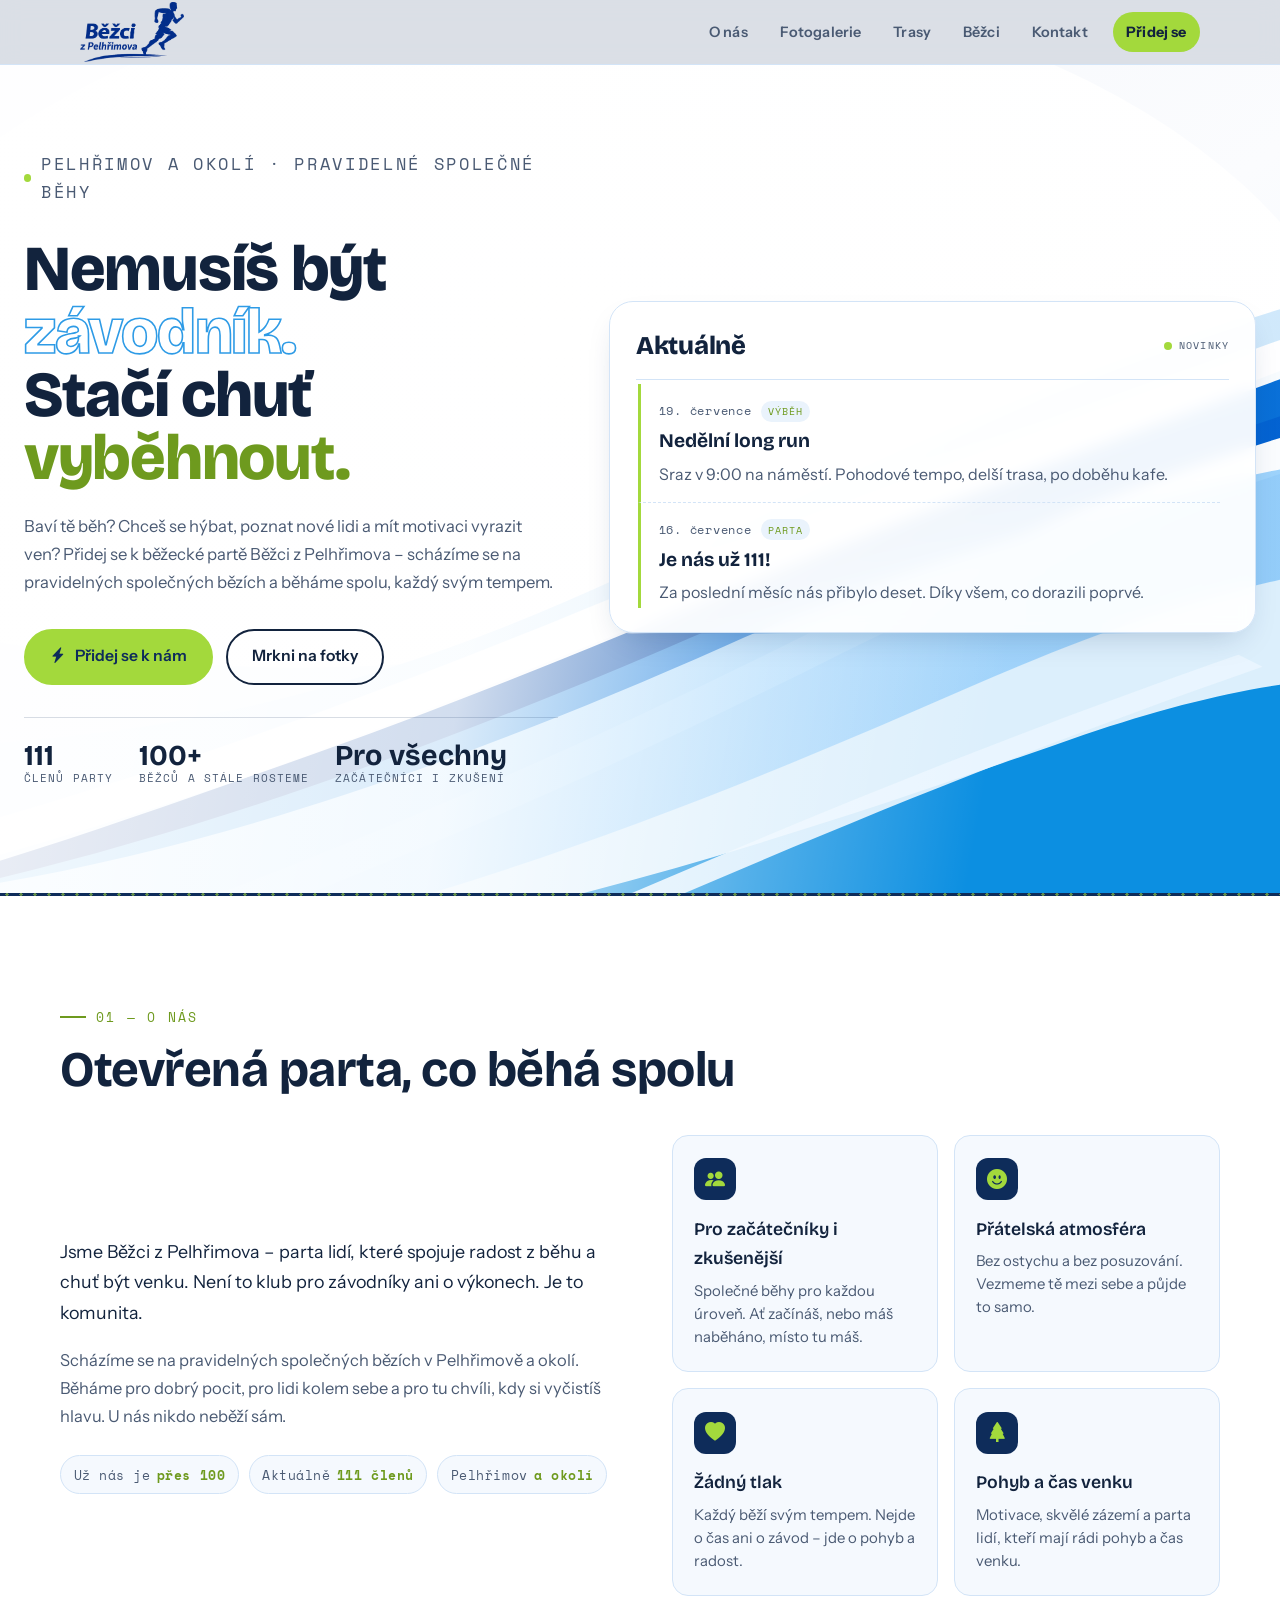
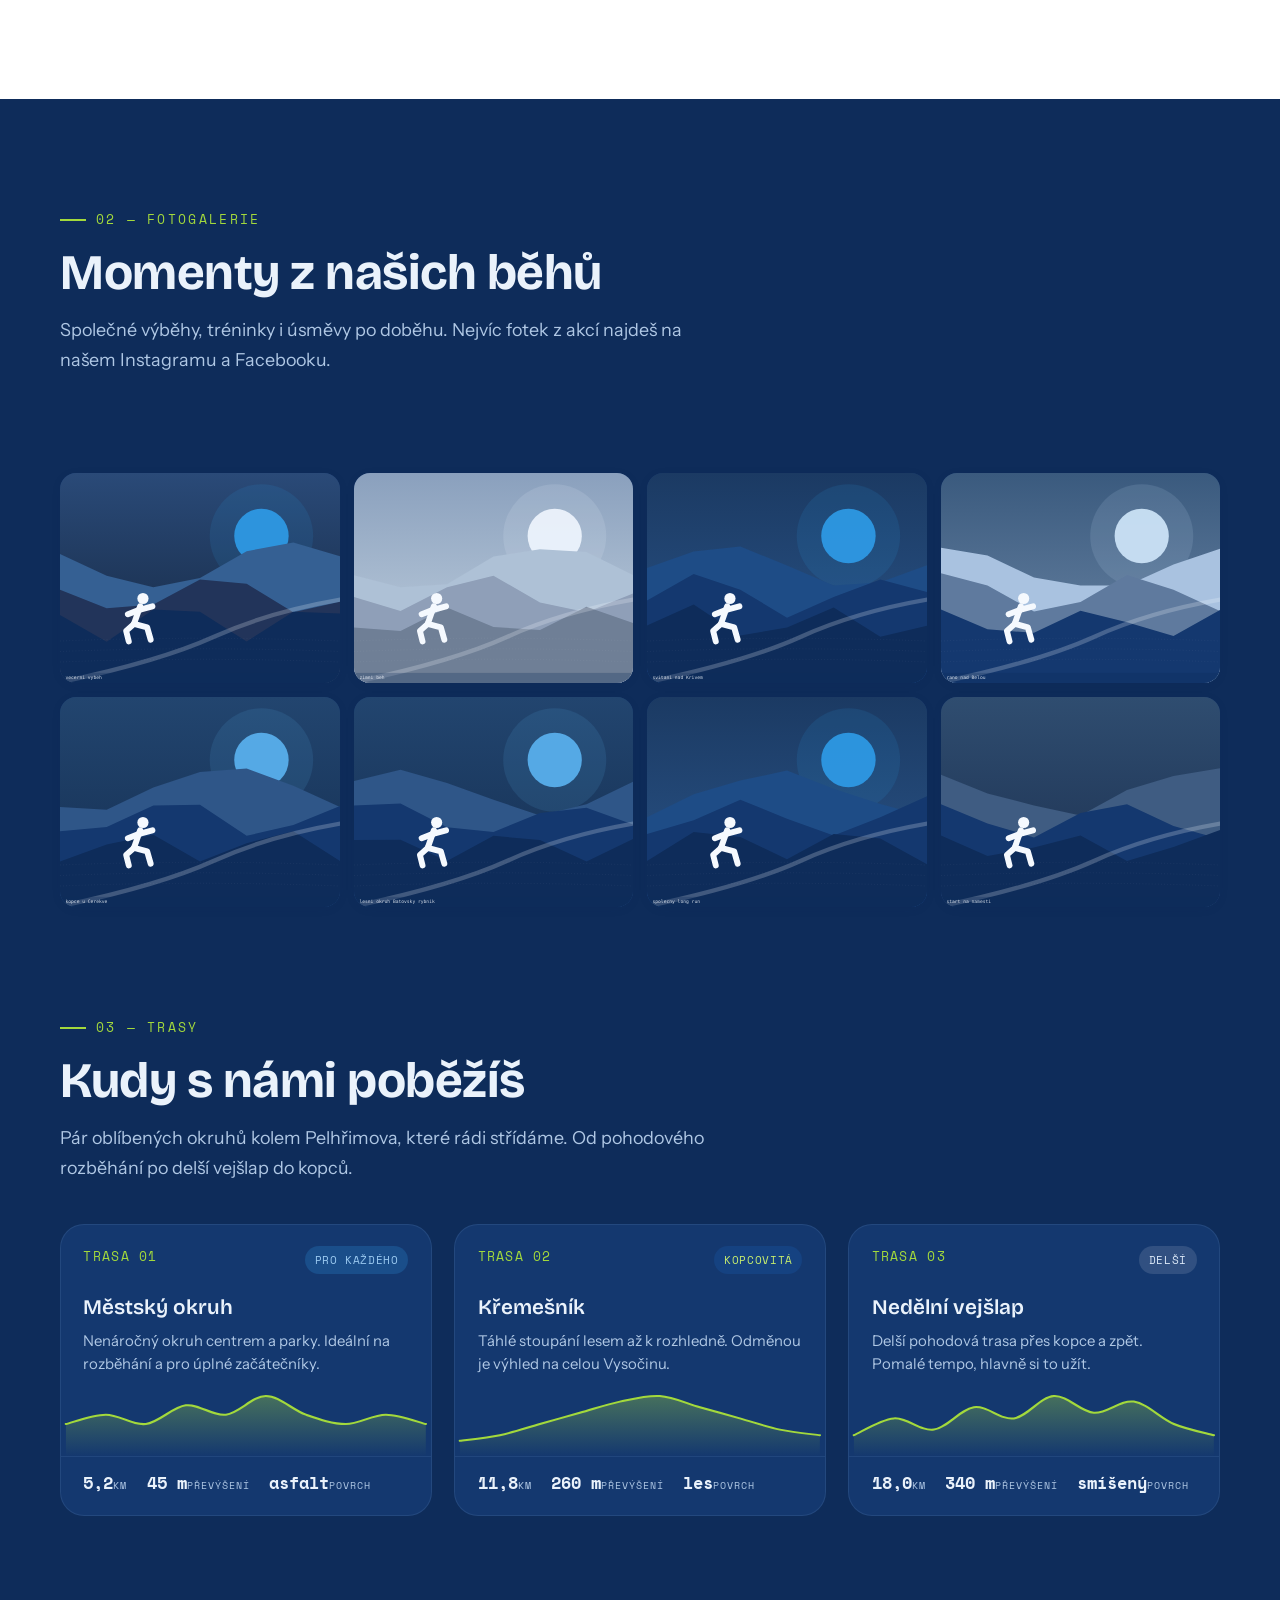
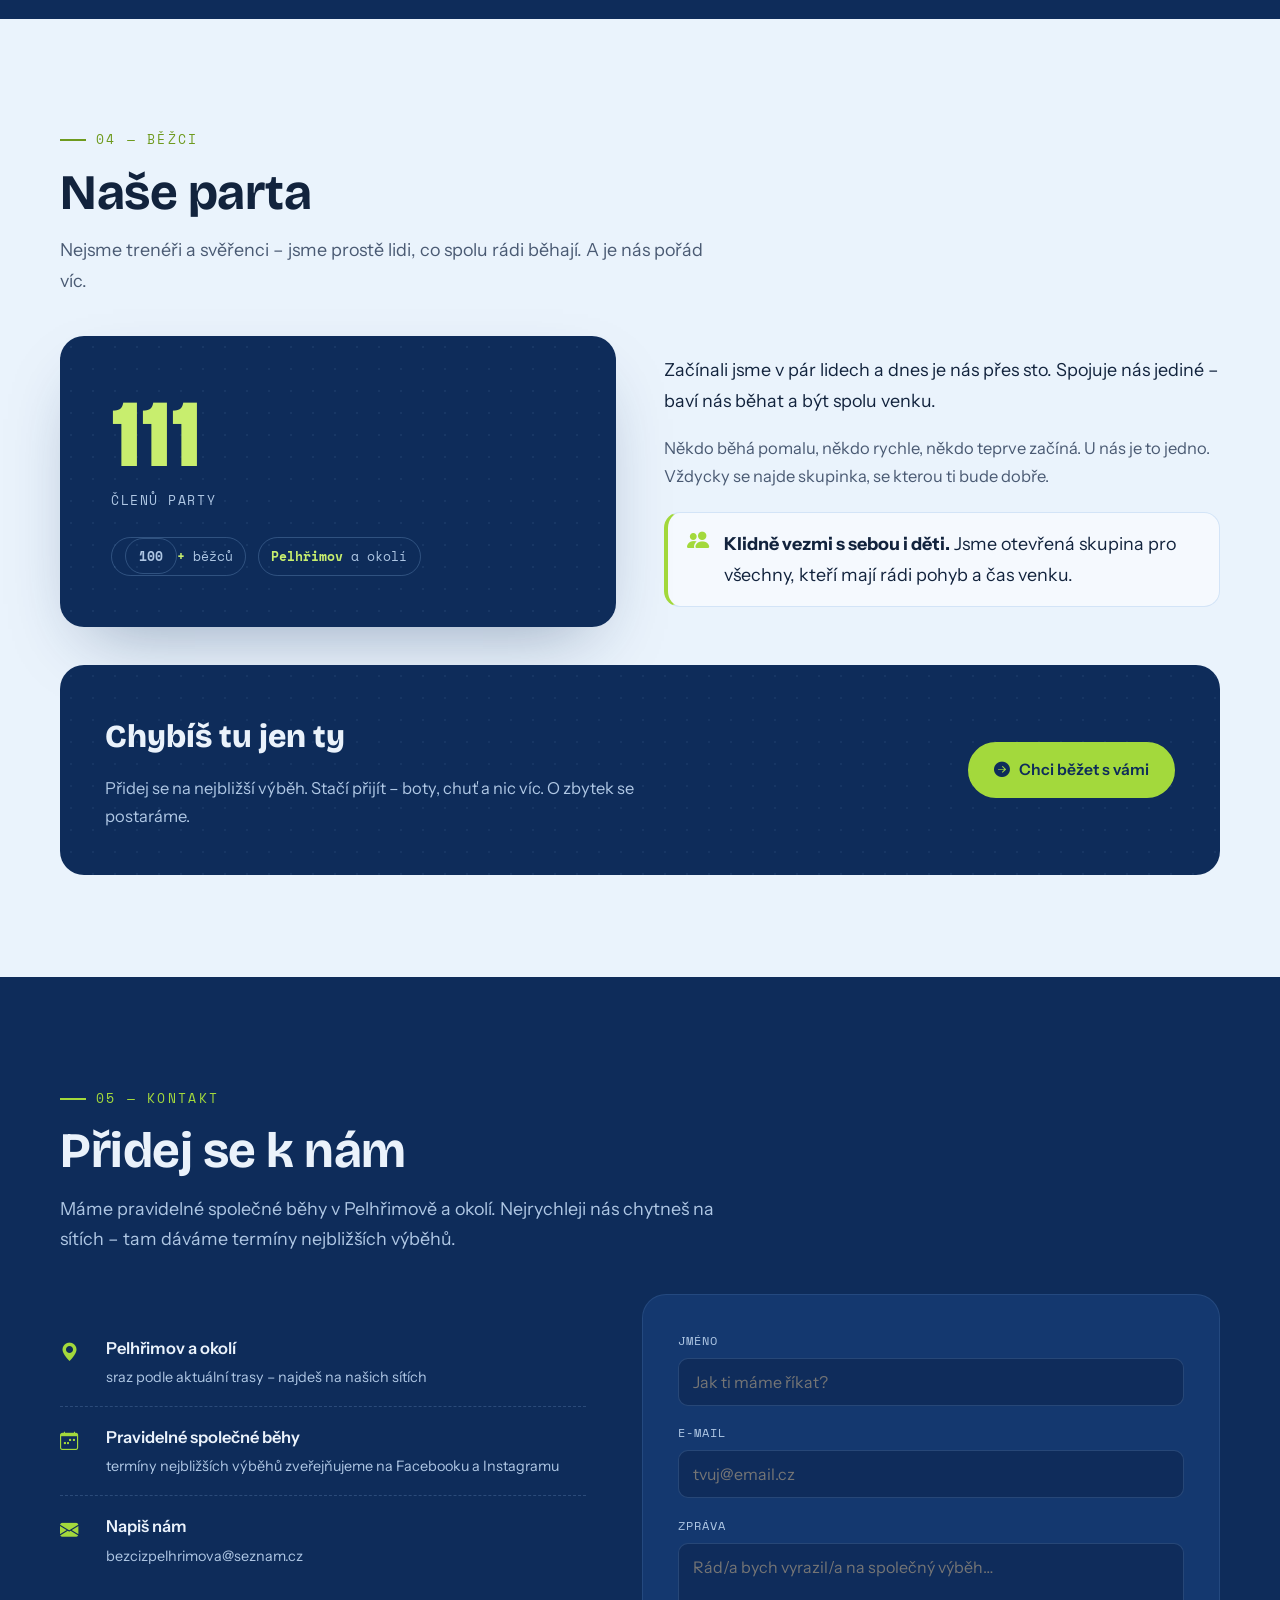
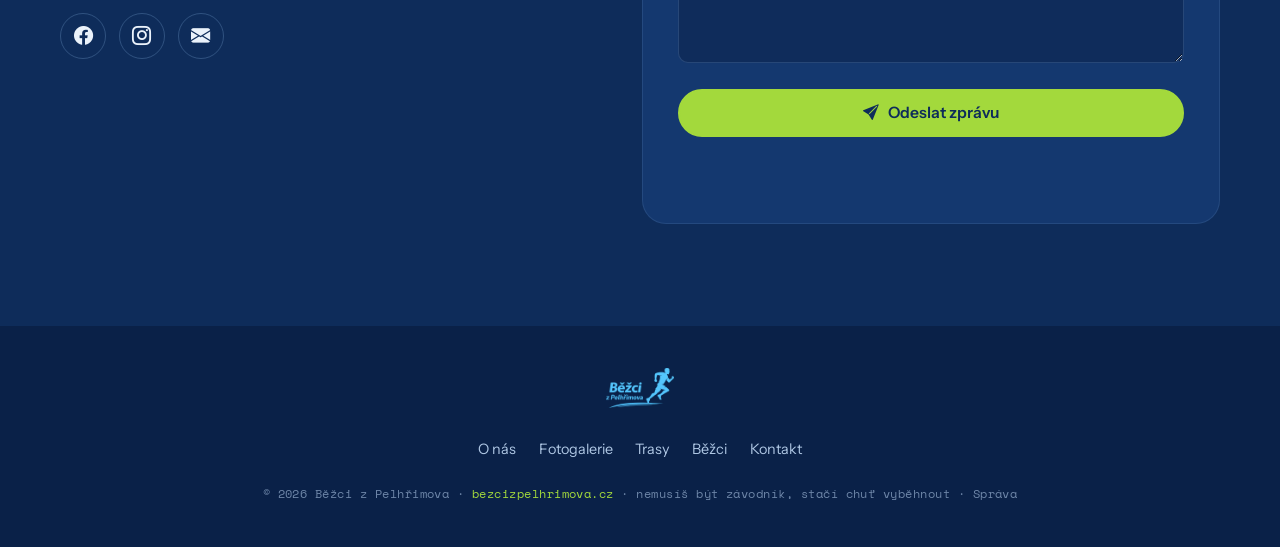
==== index.html @ fd6750bb "omezeni zobrazeni , rollovatka, editace tras" ====
<!DOCTYPE html>
<html lang="cs">

<head>
  <meta charset="UTF-8">
  <meta name="viewport" content="width=device-width, initial-scale=1.0">
  <title>Běžci z Pelhřimova – běžecká parta pro každého</title>

  <link rel="canonical" href="https://bezcizpelhrimova.cz/">
  <meta name="description"
    content="Běžci z Pelhřimova – otevřená běžecká parta v Pelhřimově a okolí. Pravidelné společné běhy pro začátečníky i zkušenější. Nemusíš být závodník, stačí chuť vyběhnout. Už nás je přes 100!">
  <meta name="robots" content="index,follow,max-image-preview:large">
  <meta name="author" content="Běžci z Pelhřimova">
  <meta name="theme-color" content="#0E2C5A">

  <meta property="og:type" content="website">
  <meta property="og:locale" content="cs_CZ">
  <meta property="og:site_name" content="Běžci z Pelhřimova">
  <meta property="og:title" content="Běžci z Pelhřimova – běžecká parta pro každého">
  <meta property="og:description"
    content="Otevřená běžecká parta v Pelhřimově a okolí. Pravidelné společné běhy, přátelská atmosféra, žádný tlak. Nemusíš být závodník, stačí chuť vyběhnout.">
  <meta property="og:url" content="https://bezcizpelhrimova.cz/">
  <meta property="og:image" content="https://bezcizpelhrimova.cz/img/og-cover.svg">

  <link rel="preconnect" href="https://fonts.googleapis.com">
  <link rel="preconnect" href="https://fonts.gstatic.com" crossorigin>
  <link
    href="https://fonts.googleapis.com/css2?family=Bricolage+Grotesque:opsz,wght@12..96,400;12..96,600;12..96,700;12..96,800&family=Instrument+Sans:wght@400;500;600&family=Space+Mono:wght@400;700&display=swap"
    rel="stylesheet">

  <link rel="stylesheet" href="https://cdn.jsdelivr.net/npm/bootstrap-icons@1.11.3/font/bootstrap-icons.min.css">

  <link rel="stylesheet" href="./css/00-variables.css">
  <link rel="stylesheet" href="./css/01-base.css">
  <link rel="stylesheet" href="./css/02-header-nav.css">
  <link rel="stylesheet" href="./css/03-hero.css">
  <link rel="stylesheet" href="./css/04-about.css">
  <link rel="stylesheet" href="./css/05-gallery.css">
  <link rel="stylesheet" href="./css/06-routes.css">
  <link rel="stylesheet" href="./css/07-runners.css">
  <link rel="stylesheet" href="./css/08-contact.css">
  <link rel="stylesheet" href="./css/09-lightbox.css">

  <link rel="icon" href="./favicon.svg" type="image/svg+xml">
  <script type="module" src="./javascript/main.js"></script>

  <script type="application/ld+json">
  {
    "@context": "https://schema.org",
    "@type": "SportsClub",
    "name": "Běžci z Pelhřimova",
    "sport": "Running",
    "url": "https://bezcizpelhrimova.cz/",
    "areaServed": "Pelhřimov a okolí, Kraj Vysočina, CZ",
    "email": "bezcizpelhrimova@seznam.cz",
    "sameAs": [
      "https://www.facebook.com/groups/4313081512346383",
      "https://www.instagram.com/bezci_z_pelhrimova/"
    ]
  }
  </script>
</head>

<body>

  <!-- ===================== HLAVIČKA ===================== -->
  <header>
    <div class="navbar">
      <a href="#uvod" class="brand" aria-label="Běžci z Pelhřimova – domů">
        <img src="./img/logo-dark.png" alt="Běžci z Pelhřimova">
      </a>

      <button class="navbar-toggle" aria-label="Otevřít menu" aria-expanded="false">
        <span class="bar"></span><span class="bar"></span><span class="bar"></span>
      </button>

      <nav class="nav-desktop" aria-label="Hlavní navigace">
        <ul>
          <li><a href="#o-nas">O nás</a></li>
          <li><a href="#fotogalerie">Fotogalerie</a></li>
          <li><a href="#trasy">Trasy</a></li>
          <li><a href="#bezci">Běžci</a></li>
          <li><a href="#kontakt">Kontakt</a></li>
          <li><a href="#kontakt" class="nav-cta">Přidej se</a></li>
        </ul>
      </nav>

      <div class="menu-backdrop"></div>
    </div>
  </header>

  <!-- ===================== HERO ===================== -->
  <section id="uvod" class="hero">
    <div class="hero-inner">
      <div class="hero-copy reveal">
        <p class="hero-eyebrow"><span class="dot"></span> PELHŘIMOV A OKOLÍ · PRAVIDELNÉ SPOLEČNÉ BĚHY</p>
        <h1 class="hero-title">
          Nemusíš být <span class="stroke">závodník.</span><br>
          Stačí chuť <span class="accent">vyběhnout.</span>
        </h1>
        <p>
          Baví tě běh? Chceš se hýbat, poznat nové lidi a mít motivaci vyrazit ven?
          Přidej se k běžecké partě Běžci z Pelhřimova – scházíme se na pravidelných
          společných bězích a běháme spolu, každý svým tempem.
        </p>
        <div class="hero-actions">
          <a href="#kontakt" class="btn"><i class="bi bi-lightning-charge-fill"></i> Přidej se k nám</a>
          <a href="#fotogalerie" class="btn btn--ghost"><span class="btn-label">Mrkni na fotky</span></a>
        </div>
        <div class="hero-stats">
          <div class="hero-stat"><div class="num" data-setting="members">111</div><div class="lbl">členů party</div></div>
          <div class="hero-stat"><div class="num"><span data-setting="members_round">100</span>+</div><div class="lbl">běžců a stále rosteme</div></div>
          <div class="hero-stat"><div class="num">Pro všechny</div><div class="lbl">začátečníci i zkušení</div></div>
        </div>
      </div>

      <div class="hero-side">
        <aside class="news-panel reveal" data-delay="2" aria-labelledby="news-title">
          <div class="news-head">
            <h2 id="news-title">Aktuálně</h2>
            <span class="news-live"><span class="pulse"></span> novinky</span>
          </div>
          <ul class="news-list" id="news-list">
            <!-- novinky vloží javascript/news.js -->
          </ul>
        </aside>
      </div>
    </div>
  </section>

  <hr class="trace-divider">

  <!-- ===================== O NÁS ===================== -->
  <section id="o-nas" class="section section--paper">
    <div class="section-inner">
      <div class="reveal" style="margin-bottom:2.4rem">
        <p class="eyebrow">01 — O nás</p>
        <h2 class="section-title">Otevřená parta, co běhá spolu</h2>
      </div>
      <div class="about-grid">
        <div class="about-copy reveal">
          <p>Jsme Běžci z Pelhřimova – parta lidí, které spojuje radost z běhu a chuť být venku.
            Není to klub pro závodníky ani o výkonech. Je to komunita.</p>
          <p>Scházíme se na pravidelných společných bězích v Pelhřimově a okolí. Běháme pro dobrý
            pocit, pro lidi kolem sebe a pro tu chvíli, kdy si vyčistíš hlavu. U nás nikdo neběží sám.</p>
          <div class="about-chips">
            <span class="stat-chip">Už nás je <b>přes <span data-setting="members_round">100</span></b></span>
            <span class="stat-chip">Aktuálně <b><span data-setting="members">111</span> členů</b></span>
            <span class="stat-chip">Pelhřimov <b>a okolí</b></span>
          </div>
        </div>

        <div class="about-values reveal" data-delay="2">
          <div class="value-card">
            <div class="ico"><i class="bi bi-people-fill"></i></div>
            <h3>Pro začátečníky i zkušenější</h3>
            <p>Společné běhy pro každou úroveň. Ať začínáš, nebo máš naběháno, místo tu máš.</p>
          </div>
          <div class="value-card">
            <div class="ico"><i class="bi bi-emoji-smile-fill"></i></div>
            <h3>Přátelská atmosféra</h3>
            <p>Bez ostychu a bez posuzování. Vezmeme tě mezi sebe a půjde to samo.</p>
          </div>
          <div class="value-card">
            <div class="ico"><i class="bi bi-heart-fill"></i></div>
            <h3>Žádný tlak</h3>
            <p>Každý běží svým tempem. Nejde o čas ani o závod – jde o pohyb a radost.</p>
          </div>
          <div class="value-card">
            <div class="ico"><i class="bi bi-tree-fill"></i></div>
            <h3>Pohyb a čas venku</h3>
            <p>Motivace, skvělé zázemí a parta lidí, kteří mají rádi pohyb a čas venku.</p>
          </div>
        </div>
      </div>
    </div>
  </section>

  <!-- ===================== FOTOGALERIE ===================== -->
  <section id="fotogalerie" class="section section--dark">
    <div class="section-inner">
      <div class="gallery-head">
        <div class="reveal">
          <p class="eyebrow">02 — Fotogalerie</p>
          <h2 class="section-title">Momenty z&nbsp;našich běhů</h2>
          <p class="section-lead">Společné výběhy, tréninky i úsměvy po doběhu. Nejvíc fotek
            z akcí najdeš na našem Instagramu a Facebooku.</p>
        </div>
      </div>

      <div class="gallery-filters" id="gallery-filters" hidden></div>

      <div class="gallery-grid" id="gallery-grid"></div>
    </div>
  </section>

  <!-- ===================== TRASY ===================== -->
  <section id="trasy" class="section section--dark" style="padding-top:0">
    <div class="section-inner">
      <div class="reveal" style="margin-bottom:2.4rem">
        <p class="eyebrow">03 — Trasy</p>
        <h2 class="section-title">Kudy s&nbsp;námi poběžíš</h2>
        <p class="section-lead">Pár oblíbených okruhů kolem Pelhřimova, které rádi střídáme.
          Od pohodového rozběhání po delší vejšlap do kopců.</p>
      </div>

      <div class="routes-grid" id="routes-grid">
        <!-- karty vloží javascript/routes.js -->
      </div>
    </div>
  </section>

  <!-- ===================== BĚŽCI / NAŠE PARTA ===================== -->
  <section id="bezci" class="section section--sand">
    <div class="section-inner">
      <div class="reveal" style="margin-bottom:2.4rem">
        <p class="eyebrow">04 — Běžci</p>
        <h2 class="section-title">Naše parta</h2>
        <p class="section-lead">Nejsme trenéři a svěřenci – jsme prostě lidi, co spolu rádi běhají.
          A je nás pořád víc.</p>
      </div>

      <div class="community-grid">
        <div class="community-stat reveal">
          <div class="cs-big" data-setting="members">111</div>
          <div class="cs-lbl">členů party</div>
          <div class="cs-row">
            <span><b><span data-setting="members_round">100</span>+</b> běžců</span>
            <span><b>Pelhřimov</b> a okolí</span>
          </div>
        </div>
        <div class="community-copy reveal" data-delay="2">
          <p>Začínali jsme v pár lidech a dnes je nás přes sto. Spojuje nás jediné –
            baví nás běhat a být spolu venku.</p>
          <p>Někdo běhá pomalu, někdo rychle, někdo teprve začíná. U nás je to jedno.
            Vždycky se najde skupinka, se kterou ti bude dobře.</p>
          <div class="family-note">
            <span class="ico"><i class="bi bi-people-fill"></i></span>
            <p><b>Klidně vezmi s sebou i děti.</b> Jsme otevřená skupina pro všechny,
              kteří mají rádi pohyb a čas venku.</p>
          </div>
        </div>
      </div>

      <div class="join-band reveal">
        <div>
          <h3>Chybíš tu jen ty</h3>
          <p>Přidej se na nejbližší výběh. Stačí přijít – boty, chuť a nic víc.
            O zbytek se postaráme.</p>
        </div>
        <div class="join-actions">
          <a href="#kontakt" class="btn"><i class="bi bi-arrow-right-circle-fill"></i> Chci běžet s vámi</a>
        </div>
      </div>
    </div>
  </section>

  <!-- ===================== KONTAKT ===================== -->
  <section id="kontakt" class="section section--dark">
    <div class="section-inner">
      <div class="reveal" style="margin-bottom:2.4rem">
        <p class="eyebrow">05 — Kontakt</p>
        <h2 class="section-title">Přidej se&nbsp;k&nbsp;nám</h2>
        <p class="section-lead">Máme pravidelné společné běhy v Pelhřimově a okolí. Nejrychleji nás
          chytneš na sítích – tam dáváme termíny nejbližších výběhů.</p>
      </div>

      <div class="contact-grid">
        <div class="reveal">
          <ul class="meet-list">
            <li>
              <span class="day"><i class="bi bi-geo-alt-fill"></i></span>
              <span class="info"><strong>Pelhřimov a okolí</strong>
                <span>sraz podle aktuální trasy – najdeš na našich sítích</span></span>
            </li>
            <li>
              <span class="day"><i class="bi bi-calendar-week"></i></span>
              <span class="info"><strong>Pravidelné společné běhy</strong>
                <span>termíny nejbližších výběhů zveřejňujeme na Facebooku a Instagramu</span></span>
            </li>
            <li>
              <span class="day"><i class="bi bi-envelope-fill"></i></span>
              <span class="info"><strong>Napiš nám</strong>
                <span>bezcizpelhrimova@seznam.cz</span></span>
            </li>
          </ul>

          <div class="contact-social">
            <a href="https://www.facebook.com/groups/4313081512346383" target="_blank" rel="noopener" aria-label="Facebook – skupina Běžci z Pelhřimova" title="Facebook: skupina Běžci z Pelhřimova"><i class="bi bi-facebook"></i></a>
            <a href="https://www.instagram.com/bezci_z_pelhrimova/" target="_blank" rel="noopener" aria-label="Instagram" title="Instagram: @bezci_z_pelhrimova"><i class="bi bi-instagram"></i></a>
            <a href="mailto:bezcizpelhrimova@seznam.cz" aria-label="E-mail" title="E-mail"><i class="bi bi-envelope-fill"></i></a>
          </div>
        </div>

        <form class="contact-form reveal" data-delay="2" id="contact-form" novalidate>
          <div class="form-row">
            <label for="cf-name">Jméno</label>
            <input type="text" id="cf-name" name="name" placeholder="Jak ti máme říkat?" autocomplete="name">
          </div>
          <div class="form-row">
            <label for="cf-email">E-mail</label>
            <input type="email" id="cf-email" name="email" placeholder="tvuj@email.cz" autocomplete="email">
          </div>
          <div class="form-row">
            <label for="cf-msg">Zpráva</label>
            <textarea id="cf-msg" name="message" placeholder="Rád/a bych vyrazil/a na společný výběh…"></textarea>
          </div>

          <!-- Past na roboty. Člověk toto pole nevidí (schová ho CSS),
               takže když přijde vyplněné, píše nám robot a zprávu zahodíme.
               Nemazat, ani nedávat type="hidden" – to by roboti prokoukli. -->
          <div class="hp-field" aria-hidden="true">
            <label for="cf-web">Toto pole nevyplňuj</label>
            <input type="text" id="cf-web" name="website" tabindex="-1" autocomplete="off">
          </div>

          <button type="submit" class="btn"><i class="bi bi-send-fill"></i> Odeslat zprávu</button>
          <p class="form-status" role="status" aria-live="polite"></p>
        </form>
      </div>
    </div>
  </section>

  <!-- ===================== PATIČKA ===================== -->
  <footer class="site-footer">
    <span class="foot-brand"><img src="./img/logo-light.png" alt="Běžci z Pelhřimova" class="foot-logo"></span>
    <nav aria-label="Patičkové menu">
      <a href="#o-nas">O nás</a>
      <a href="#fotogalerie">Fotogalerie</a>
      <a href="#trasy">Trasy</a>
      <a href="#bezci">Běžci</a>
      <a href="#kontakt">Kontakt</a>
    </nav>
    <p class="fine">
      © <span id="year">2026</span> Běžci z Pelhřimova ·
      <a href="https://bezcizpelhrimova.cz">bezcizpelhrimova.cz</a> ·
      nemusíš být závodník, stačí chuť vyběhnout ·
      <a href="./admin/" class="admin-link">Správa</a>
    </p>
  </footer>

  <!-- ===================== BANNER PŘES CELOU STRÁNKU ===================== -->
  <div class="banner-overlay" id="banner-overlay" aria-hidden="true" role="dialog" aria-label="Zvětšený banner">
    <button class="bo-close" aria-label="Zavřít">&times;</button>
    <img src="" alt="">
  </div>

  <!-- ===================== LIGHTBOX ===================== -->
  <div class="lightbox" id="lightbox" aria-hidden="true" role="dialog" aria-label="Prohlížeč fotek">
    <button class="lb-close" aria-label="Zavřít">&times;</button>
    <div class="lb-stage">
      <button class="lb-btn lb-prev" aria-label="Předchozí fotka"><i class="bi bi-chevron-left"></i></button>
      <img src="" alt="">
      <button class="lb-btn lb-next" aria-label="Další fotka"><i class="bi bi-chevron-right"></i></button>
      <span class="lb-caption"></span>
    </div>
    <div class="lb-thumbs"></div>
  </div>

</body>
</html>
---- css/00-variables.css ----
/* =========================================================
   ZÁKLADNÍ TOKENY – Běžci z Pelhřimova
   Modrobílá identita dle značky (navy + azurová + bílá)
   ========================================================= */
:root {
  /* ---- Tmavé (navy) ---- */
  --ink:        #0E2C5A;   /* hlavní tmavá navy (tmavé sekce, hero) */
  --forest:     #14386F;   /* panel na navy */
  --forest-2:   #1E4C86;   /* světlejší panel / hover */
  --off-black:  #0A2148;   /* patička – nejhlubší navy */

  /* ---- Světlé (bílá / světle modrá) ---- */
  --paper:      #FFFFFF;   /* hlavní světlé pozadí */
  --paper-2:    #F5F9FE;   /* karty na světlém */
  --sand:       #EAF3FC;   /* světle modré panely / sekce */
  --line-soft:  #D3E4F7;   /* okraje na světlém */

  /* ---- Akcenty ---- */
  --amber:      #A3D93C;   /* limetková – hlavní akcent (kontrast k navy) */
  --amber-deep: #6E9A1E;   /* tmavší olivově-limetková (text na světlém, hover) */
  --amber-soft: #C8EE6E;   /* světlá limetková (na navy) */
  --grass:      #2E9BE6;   /* jasná azurová – sekundární */
  --grass-deep: #1C6FD4;
  --sage:       #7FA8D8;   /* tlumená modrá – decentní */

  /* ---- Text ---- */
  --ink-text:      #12233D;   /* text na světlém */
  --ink-soft:      #4A5A73;   /* sekundární text na světlém */
  --paper-text:    #EAF2FB;   /* text na navy */
  --paper-soft:    #AFC7E4;   /* sekundární text na navy */

  /* ---- Fonty ---- */
  --font-display: 'Bricolage Grotesque', 'Trebuchet MS', sans-serif;
  --font-body:    'Instrument Sans', -apple-system, BlinkMacSystemFont, 'Segoe UI', sans-serif;
  --font-data:    'Space Mono', ui-monospace, 'Courier New', monospace;

  /* ---- Poloměry ---- */
  --r-sm: 10px;
  --r:    16px;
  --r-lg: 24px;
  --r-pill: 999px;

  /* ---- Stíny ---- */
  --sh-sm: 0 2px 10px rgba(14, 44, 90, 0.08);
  --sh:    0 14px 34px -16px rgba(14, 44, 90, 0.28);
  --sh-lg: 0 30px 70px -28px rgba(14, 44, 90, 0.40);
  --sh-amber: 0 16px 44px -18px rgba(28, 111, 212, 0.5);

  /* ---- Pohyb ---- */
  --ease: cubic-bezier(0.22, 1, 0.36, 1);

  /* ---- Rozvržení ---- */
  --container: 1160px;
}
---- css/01-base.css ----
/* =========================================================
   ZÁKLAD – reset, typografie, sekce, sdílené prvky
   ========================================================= */
*, *::before, *::after { box-sizing: border-box; }

html { scroll-behavior: smooth; }

body {
  margin: 0;
  font-family: var(--font-body);
  font-weight: 400;
  background: var(--ink);
  color: var(--paper-text);
  line-height: 1.7;
  font-size: 1.03rem;
  -webkit-font-smoothing: antialiased;
  -moz-osx-font-smoothing: grayscale;
  text-rendering: optimizeLegibility;
}

img { max-width: 100%; display: block; }
a { color: inherit; }

::selection { background: var(--amber); color: var(--ink); }

/* odsazení kotev pod sticky hlavičkou */
section[id] { scroll-margin-top: 92px; }

/* ---- Kontejner sekce ---- */
.section {
  padding: clamp(3.5rem, 8vw, 6.5rem) 1.5rem;
}
.section-inner {
  max-width: var(--container);
  margin: 0 auto;
}

/* barevná schémata sekcí */
.section--paper { background: var(--paper); color: var(--ink-text); }
.section--dark  { background: var(--ink);   color: var(--paper-text); }
.section--sand  { background: var(--sand);  color: var(--ink-text); }

/* ---- Eyebrow (nadřazený štítek s číslem trasy) ---- */
.eyebrow {
  display: inline-flex;
  align-items: center;
  gap: .6rem;
  font-family: var(--font-data);
  font-size: .8rem;
  letter-spacing: .18em;
  text-transform: uppercase;
  color: var(--amber-deep);
  margin: 0 0 1rem;
}
.section--dark .eyebrow { color: var(--amber); }
.eyebrow::before {
  content: "";
  width: 26px; height: 2px;
  background: currentColor;
  display: inline-block;
}

/* ---- Nadpisy ---- */
.section-title {
  font-family: var(--font-display);
  font-weight: 700;
  font-size: clamp(1.9rem, 4.4vw, 3.1rem);
  line-height: 1.05;
  letter-spacing: -0.01em;
  text-wrap: balance;
  margin: 0 0 1rem;
}
.section-lead {
  max-width: 56ch;
  font-size: clamp(1rem, 1.4vw, 1.15rem);
  color: var(--ink-soft);
  margin: 0 0 2.5rem;
}
.section--dark .section-lead { color: var(--paper-soft); }

/* ---- Tlačítka ---- */
.btn {
  --bg: var(--amber);
  --fg: var(--ink);
  display: inline-flex;
  align-items: center;
  gap: .55rem;
  font-family: var(--font-body);
  font-weight: 600;
  font-size: .98rem;
  padding: .8rem 1.5rem;
  border-radius: var(--r-pill);
  background: var(--bg);
  color: var(--fg);
  border: 2px solid var(--bg);
  text-decoration: none;
  cursor: pointer;
  transition: transform .25s var(--ease), box-shadow .25s var(--ease),
              background .25s var(--ease), color .25s var(--ease);
}
.btn:hover { transform: translateY(-2px); box-shadow: var(--sh-amber); }
.btn:active { transform: translateY(0); }
.btn--ghost {
  --bg: transparent;
  --fg: currentColor;
  border-color: currentColor;
}
.btn--ghost:hover { background: currentColor; box-shadow: var(--sh); }
.btn--ghost:hover .btn-label { color: var(--ink); }
.section--paper .btn--ghost:hover, .section--sand .btn--ghost:hover { color: var(--paper); }

/* ---- Datové čipy (statistiky – GPS / rekordy) ---- */
.stat-chip {
  display: inline-flex;
  align-items: baseline;
  gap: .4rem;
  font-family: var(--font-data);
  font-size: .82rem;
  letter-spacing: .04em;
  padding: .45rem .8rem;
  border-radius: var(--r-pill);
  border: 1px solid var(--line-soft);
  background: var(--paper-2);
  color: var(--ink-soft);
}
.section--dark .stat-chip {
  border-color: rgba(127, 168, 216, .28);
  background: rgba(255,255,255,.03);
  color: var(--paper-soft);
}
.stat-chip b { color: var(--amber-deep); font-weight: 700; }
.section--dark .stat-chip b { color: var(--amber); }

/* ---- Odhalení při scrollu ---- */
.reveal {
  opacity: 0;
  transform: translateY(22px);
  transition: opacity .7s var(--ease), transform .7s var(--ease);
}
.reveal.is-in { opacity: 1; transform: none; }
.reveal[data-delay="1"] { transition-delay: .08s; }
.reveal[data-delay="2"] { transition-delay: .16s; }
.reveal[data-delay="3"] { transition-delay: .24s; }
.reveal[data-delay="4"] { transition-delay: .32s; }

/* ---- Přerušovaná „stopa trasy" jako oddělovač ---- */
.trace-divider {
  height: 3px;
  border: none;
  margin: 0;
  background-image: radial-gradient(circle, var(--amber) 1.5px, transparent 1.6px);
  background-size: 14px 3px;
  background-repeat: repeat-x;
  opacity: .55;
}

@media (prefers-reduced-motion: reduce) {
  html { scroll-behavior: auto; }
  .reveal { opacity: 1; transform: none; transition: none; }
}
---- css/02-header-nav.css ----
/* =========================================================
   HLAVIČKA + NAVIGACE  (světlá, modrobílá)
   ========================================================= */
header {
  position: sticky;
  top: 0;
  z-index: 100;
  background: rgba(255, 255, 255, 0.85);
  -webkit-backdrop-filter: blur(12px);
  backdrop-filter: blur(12px);
  border-bottom: 1px solid var(--line-soft);
  transition: background .3s var(--ease), box-shadow .3s var(--ease);
}
header.scrolled {
  background: rgba(255, 255, 255, 0.97);
  box-shadow: 0 6px 22px -14px rgba(14,44,90,.35);
}

.navbar {
  position: relative;              /* kotva pro absolutně umístěné logo */
  max-width: var(--container);
  margin: 0 auto;
  min-height: 64px;                /* výška hlavičky (logo je mimo tok) */
  padding: .3rem 1.25rem;
  display: flex;
  align-items: center;
  justify-content: flex-end;       /* menu vpravo, logo drží levý roh */
  gap: 1rem;
}

/* ---- Značka (logo) ---- */
.brand {
  position: absolute;
  left: 1.25rem;
  top: 50%;
  transform: translateY(-50%);
  display: inline-flex;
  align-items: center;
  text-decoration: none;
}
.brand img { height: 60px; width: auto; display: block; }

@media (max-width: 860px) {
  .brand img { height: 48px; }     /* na mobilu menší, ať se nebije s menu */
}

/* ---- Desktop navigace ---- */
.nav-desktop ul {
  display: flex;
  align-items: center;
  gap: .3rem;
  list-style: none;
  margin: 0;
  padding: 0;
}
.nav-desktop a {
  display: inline-block;
  padding: .5rem .85rem;
  font-size: .9rem;
  font-weight: 600;
  letter-spacing: .01em;
  color: var(--ink-soft);
  text-decoration: none;
  border-radius: var(--r-pill);
  transition: color .2s var(--ease), background .2s var(--ease);
}
.nav-desktop a:hover,
.nav-desktop a.active { color: var(--ink-text); background: var(--sand); }
.nav-desktop a.nav-cta {
  color: var(--ink-text);
  margin-left: .4rem;
  background: var(--amber);
  font-weight: 700;
}
.nav-desktop a.nav-cta:hover { background: var(--amber-deep); color: var(--ink-text); }

/* ---- Hamburger ---- */
.navbar-toggle {
  display: none;
  flex-direction: column;
  gap: 5px;
  width: 44px; height: 44px;
  align-items: center;
  justify-content: center;
  background: transparent;
  border: 1px solid var(--line-soft);
  border-radius: var(--r-sm);
  cursor: pointer;
}
.navbar-toggle .bar {
  width: 22px; height: 2px;
  background: var(--ink-text);
  transition: transform .3s var(--ease), opacity .3s var(--ease);
}
body.menu-open .navbar-toggle .bar:nth-child(1) { transform: translateY(7px) rotate(45deg); }
body.menu-open .navbar-toggle .bar:nth-child(2) { opacity: 0; }
body.menu-open .navbar-toggle .bar:nth-child(3) { transform: translateY(-7px) rotate(-45deg); }

/* ---- Mobilní off-canvas ---- */
.menu-backdrop {
  position: fixed;
  inset: 0;
  background: rgba(10,33,72,.45);
  opacity: 0;
  pointer-events: none;
  transition: opacity .3s var(--ease);
  z-index: 90;
}
body.menu-open .menu-backdrop { opacity: 1; pointer-events: auto; }

@media (max-width: 860px) {
  .navbar-toggle { display: flex; }
  .nav-desktop {
    position: fixed;
    top: 0; right: 0;
    height: 100dvh;
    width: min(78vw, 320px);
    background: #fff;
    border-left: 1px solid var(--line-soft);
    box-shadow: -20px 0 50px -30px rgba(14,44,90,.5);
    transform: translateX(100%);
    transition: transform .35s var(--ease);
    z-index: 95;
    padding: 5rem 1.5rem 2rem;
    overflow-y: auto;
  }
  body.menu-open .nav-desktop { transform: translateX(0); }
  .nav-desktop ul { flex-direction: column; align-items: stretch; gap: .2rem; }
  .nav-desktop a { padding: .85rem 1rem; font-size: 1.05rem; }
  .nav-desktop a.nav-cta {
  color: var(--ink-text); margin: .6rem 0 0; text-align: center; }
}
---- css/03-hero.css ----
/* =========================================================
   HERO – světlý (modrobílé vlny dle značky)
   levý sloupec: text · pravý sloupec: mapa trasy + Aktuálně
   ========================================================= */
.hero {
  position: relative;
  /* přes celý monitor (mínus výška hlavičky) */
  min-height: calc(100svh - 72px);
  display: flex;
  align-items: center;
  background:
    url('../img/hero-bg.svg') center / 100% 100% no-repeat,
    linear-gradient(135deg, #F5FAFF 0%, #D9ECFC 60%, #C4E1FA 100%);
  overflow: hidden;
  padding: clamp(2rem, 4vw, 3rem) 1.5rem clamp(3rem, 6vw, 4.5rem);
}

/* jemný bílý závoj → text je vždy čitelný, vlnky zůstávají vidět */
.hero::before {
  content: "";
  position: absolute;
  inset: 0;
  background: linear-gradient(100deg,
    rgba(255,255,255,0.94) 0%,
    rgba(255,255,255,0.82) 40%,
    rgba(255,255,255,0.30) 62%,
    rgba(255,255,255,0) 78%);
  pointer-events: none;
}

.hero-inner {
  width: 100%;
  max-width: 1340px;              /* hero je širší než zbytek webu */
  margin: 0 auto;
  display: grid;
  grid-template-columns: 0.95fr 1.15fr;   /* pravá část je větší */
  align-items: center;
  gap: clamp(2rem, 4vw, 3.5rem);
  position: relative;
  z-index: 1;
}

.hero-copy { max-width: 34rem; }

/* ---- Text (tmavě modrý – čitelný na světlém pozadí) ---- */
.hero-eyebrow {
  display: inline-flex;
  align-items: center;
  gap: .6rem;
  font-family: var(--font-data);
  font-size: .82rem;
  letter-spacing: .16em;
  text-transform: uppercase;
  color: var(--amber-deep);
  margin: 0 0 1.3rem;
}
.hero-eyebrow .dot { width: 8px; height: 8px; border-radius: 50%; background: var(--amber); }

.hero-title {
  font-family: var(--font-display);
  font-weight: 800;
  font-size: clamp(2.4rem, 5.2vw, 4rem);
  line-height: 0.98;
  letter-spacing: -0.02em;
  margin: 0 0 1.4rem;
  color: var(--ink-text);
}
.hero-title .accent { color: var(--amber-deep); }
.hero-title .stroke {
  color: transparent;
  -webkit-text-stroke: 1.6px var(--grass);
  text-stroke: 1.6px var(--grass);
}

.hero-copy p {
  font-size: clamp(1rem, 1.3vw, 1.1rem);
  color: var(--ink-soft);
  margin: 0 0 2rem;
}

.hero-actions { display: flex; flex-wrap: wrap; gap: .8rem; margin-bottom: 2rem; }

/* světlý hero → ghost tlačítko tmavě modré */
.hero .btn--ghost { color: var(--ink-text); border-color: var(--ink-text); }
.hero .btn--ghost:hover { background: var(--ink-text); }
.hero .btn--ghost:hover .btn-label { color: #fff; }

.hero-stats {
  display: flex;
  flex-wrap: wrap;
  gap: 1.6rem;
  padding-top: 1.4rem;
  border-top: 1px solid rgba(14,44,90,.16);
}
.hero-stat { line-height: 1.1; }
.hero-stat .num {
  font-family: var(--font-display);
  font-weight: 700;
  font-size: 1.8rem;
  color: var(--ink-text);
}
.hero-stat .lbl {
  font-family: var(--font-data);
  font-size: .7rem;
  letter-spacing: .1em;
  text-transform: uppercase;
  color: var(--ink-soft);
}

/* ---- Pravý sloupec ---- */
.hero-side {
  display: flex;
  flex-direction: column;
  gap: 1rem;
  min-width: 0;
}

/* ---- Panel AKTUÁLNĚ ---- */
.news-panel {
  background: rgba(255,255,255,.94);
  -webkit-backdrop-filter: blur(8px);
  backdrop-filter: blur(8px);
  border: 1px solid var(--line-soft);
  border-radius: var(--r-lg);
  box-shadow: var(--sh);
  padding: 1.4rem 1.6rem 1.5rem;
}
.news-head {
  display: flex;
  align-items: center;
  justify-content: space-between;
  gap: 1rem;
  padding-bottom: .7rem;
  margin-bottom: .3rem;
  border-bottom: 1px solid var(--line-soft);
}
.news-head h2 {
  font-family: var(--font-display);
  font-weight: 800;
  font-size: 1.6rem;
  letter-spacing: -0.01em;
  margin: 0;
  color: var(--ink-text);
}
.news-live {
  display: inline-flex;
  align-items: center;
  gap: .4rem;
  font-family: var(--font-data);
  font-size: .65rem;
  letter-spacing: .12em;
  text-transform: uppercase;
  color: var(--ink-soft);
}
.news-live .pulse {
  width: 8px; height: 8px;
  border-radius: 50%;
  background: var(--amber);
  box-shadow: 0 0 0 0 rgba(163,217,60,.7);
  animation: newsPulse 2.2s infinite;
}
@keyframes newsPulse {
  0%   { box-shadow: 0 0 0 0 rgba(163,217,60,.6); }
  70%  { box-shadow: 0 0 0 8px rgba(163,217,60,0); }
  100% { box-shadow: 0 0 0 0 rgba(163,217,60,0); }
}

.news-list { list-style: none; margin: 0; padding: 0; }
.news-item {
  padding: 1rem 0 1rem 1.1rem;
  border-left: 3px solid var(--amber);
  border-bottom: 1px dashed var(--line-soft);
  margin-left: 2px;
}
.news-item:last-child { border-bottom: none; padding-bottom: .2rem; }
.news-meta {
  display: flex;
  align-items: center;
  gap: .6rem;
  margin-bottom: .2rem;
}
.news-meta time {
  font-family: var(--font-data);
  font-size: .78rem;
  letter-spacing: .06em;
  color: var(--ink-soft);
}
.news-tag {
  font-family: var(--font-data);
  font-size: .6rem;
  letter-spacing: .1em;
  padding: .15rem .45rem;
  border-radius: var(--r-pill);
  background: var(--sand);
  color: var(--amber-deep);
}
.news-item h3 {
  font-family: var(--font-display);
  font-weight: 700;
  font-size: 1.2rem;
  margin: 0 0 .25rem;
  color: var(--ink-text);
}
.news-item p {
  margin: 0;
  font-size: 1rem;
  line-height: 1.55;
  color: var(--ink-soft);
}
.news-empty {
  padding: .9rem 0 .2rem;
  font-size: .9rem;
  color: var(--ink-soft);
}

/* ---- Mobil ---- */
@media (max-width: 860px) {
  .hero {
    min-height: 0;                 /* na mobilu ať se hero nenatahuje */
    padding-bottom: clamp(3rem, 10vw, 5rem);
  }
  .hero::before {
    background: linear-gradient(180deg,
      rgba(255,255,255,0.94) 0%,
      rgba(255,255,255,0.90) 55%,
      rgba(255,255,255,0.40) 88%,
      rgba(255,255,255,0) 100%);
  }
  .hero-inner { grid-template-columns: 1fr; gap: 2.2rem; }
  .hero-side { order: 2; }         /* na mobilu text první, pak mapa + novinky */
}

/* ---- Banner u novinky ---- */
.news-banner {
  width: 100%;
  height: auto;
  max-height: 320px;
  object-fit: contain;         /* celý banner, nic se neořízne */
  background: var(--sand);
  border-radius: var(--r-sm);
  margin-bottom: .7rem;
  cursor: zoom-in;
  transition: transform .25s var(--ease), box-shadow .25s var(--ease);
}
.news-banner:hover { transform: scale(1.01); box-shadow: var(--sh); }

/* =========================================================
   BANNER PŘES CELOU STRÁNKU (po kliknutí)
   ========================================================= */
.banner-overlay {
  position: fixed;
  inset: 0;
  z-index: 9998;
  display: none;
  align-items: center;
  justify-content: center;
  padding: max(24px, env(safe-area-inset-top)) 24px max(24px, env(safe-area-inset-bottom));
  background: rgba(10, 33, 72, 0.94);
  -webkit-backdrop-filter: blur(10px);
  backdrop-filter: blur(10px);
  cursor: zoom-out;
}
.banner-overlay[aria-hidden="false"] { display: flex; animation: boIn .25s var(--ease); }
@keyframes boIn { from { opacity: 0; } to { opacity: 1; } }

.banner-overlay img {
  max-width: 100%;
  max-height: 100%;
  width: auto;
  height: auto;
  object-fit: contain;
  border-radius: var(--r-sm);
  box-shadow: 0 30px 80px rgba(0,0,0,.6);
  cursor: default;
}
.bo-close {
  position: absolute;
  top: max(16px, env(safe-area-inset-top));
  right: 20px;
  width: 48px; height: 48px;
  display: grid;
  place-items: center;
  border: 1px solid rgba(255,255,255,.3);
  background: rgba(255,255,255,.1);
  color: #fff;
  border-radius: 50%;
  font-size: 1.5rem;
  cursor: pointer;
  transition: transform .25s var(--ease), background .2s var(--ease);
}
.bo-close:hover { background: rgba(255,255,255,.22); transform: rotate(90deg); }
/* =========================================================
   Aktuality – pevný strop výšky + rolování
   ---------------------------------------------------------
   Bez tohohle roste panel s délkou příspěvků a roztahuje
   celou úvodní sekci. Takhle má hero předvídatelnou výšku
   bez ohledu na to, kolik toho kdo do novinky napíše.
   ========================================================= */
.news-list {
  max-height: min(24rem, 48vh);
  overflow-y: auto;
  /* místo pro posuvník, ať na něm nelepí text */
  padding-right: .6rem;
  /* posuvník v barvách webu (Firefox) */
  scrollbar-width: thin;
  scrollbar-color: var(--amber) transparent;
  /* ať rolování nepřeskakuje na okolní stránku, když dojedeš na konec */
  overscroll-behavior: contain;
}
/* posuvník v barvách webu (Chrome, Safari, Edge) */
.news-list::-webkit-scrollbar { width: 6px; }
.news-list::-webkit-scrollbar-track { background: transparent; }
.news-list::-webkit-scrollbar-thumb {
  background: var(--amber);
  border-radius: 999px;
}
.news-list::-webkit-scrollbar-thumb:hover { background: var(--amber-deep); }
---- css/04-about.css ----
/* =========================================================
   O NÁS
   ========================================================= */
.about-grid {
  display: grid;
  grid-template-columns: 1fr 1fr;
  gap: clamp(2rem, 5vw, 4rem);
  align-items: center;
}

.about-values {
  display: grid;
  grid-template-columns: 1fr 1fr;
  gap: 1rem;
}
.value-card {
  background: var(--paper-2);
  border: 1px solid var(--line-soft);
  border-radius: var(--r);
  padding: 1.4rem 1.3rem;
  transition: transform .3s var(--ease), box-shadow .3s var(--ease), border-color .3s var(--ease);
}
.value-card:hover {
  transform: translateY(-4px);
  box-shadow: var(--sh);
  border-color: var(--amber);
}
.value-card .ico {
  width: 42px; height: 42px;
  display: grid;
  place-items: center;
  border-radius: 12px;
  background: var(--ink);
  color: var(--amber);
  font-size: 1.25rem;
  margin-bottom: .9rem;
}
.value-card h3 {
  font-family: var(--font-display);
  font-weight: 600;
  font-size: 1.1rem;
  margin: 0 0 .35rem;
}
.value-card p {
  margin: 0;
  font-size: .93rem;
  color: var(--ink-soft);
  line-height: 1.55;
}

.about-copy p { color: var(--ink-soft); margin: 0 0 1.1rem; }
.about-copy p:first-of-type { color: var(--ink-text); font-size: 1.12rem; }
.about-chips { display: flex; flex-wrap: wrap; gap: .6rem; margin-top: 1.6rem; }

@media (max-width: 780px) {
  .about-grid { grid-template-columns: 1fr; }
}
@media (max-width: 460px) {
  .about-values { grid-template-columns: 1fr; }
}
---- css/05-gallery.css ----
/* =========================================================
   FOTOGALERIE
   ========================================================= */
.gallery-head {
  display: flex;
  flex-wrap: wrap;
  align-items: flex-end;
  justify-content: space-between;
  gap: 1rem;
  margin-bottom: 2.2rem;
}
.gallery-head .btn { flex: 0 0 auto; }

.gallery-grid {
  display: grid;
  grid-template-columns: repeat(4, 1fr);
  gap: 14px;
}

.gallery-item {
  position: relative;
  margin: 0;
  border-radius: var(--r);
  overflow: hidden;
  aspect-ratio: 4 / 3;
  cursor: pointer;
  background: var(--forest);
  box-shadow: var(--sh-sm);
}
.gallery-item img {
  width: 100%; height: 100%;
  object-fit: cover;
  transition: transform .6s var(--ease), filter .4s var(--ease);
}
.gallery-item::after {
  content: "";
  position: absolute;
  inset: 0;
  background: linear-gradient(to top, rgba(10,33,72,.55), transparent 55%);
  opacity: 0;
  transition: opacity .3s var(--ease);
}
.gallery-item:hover img { transform: scale(1.06); }
.gallery-item:hover::after { opacity: 1; }
.gallery-item:focus-visible { outline: 3px solid var(--amber); outline-offset: 3px; }

.gallery-item .cap {
  position: absolute;
  left: 12px; bottom: 10px;
  z-index: 2;
  font-family: var(--font-data);
  font-size: .72rem;
  color: var(--paper-text);
  opacity: 0;
  transform: translateY(6px);
  transition: opacity .3s var(--ease), transform .3s var(--ease);
}
.gallery-item:hover .cap { opacity: 1; transform: none; }

@media (max-width: 900px) { .gallery-grid { grid-template-columns: repeat(3, 1fr); } }
@media (max-width: 620px) { .gallery-grid { grid-template-columns: repeat(2, 1fr); gap: 10px; } }

/* ---- Filtr alb ---- */
.gallery-filters {
  display: flex;
  flex-wrap: wrap;
  gap: .5rem;
  margin-bottom: 1.4rem;
}
.gal-chip {
  font-family: var(--font-body);
  font-weight: 600;
  font-size: .85rem;
  padding: .45rem 1rem;
  border-radius: var(--r-pill);
  border: 1px solid rgba(127,168,216,.3);
  background: rgba(255,255,255,.05);
  color: var(--paper-soft);
  cursor: pointer;
  transition: background .2s var(--ease), color .2s var(--ease), border-color .2s var(--ease);
}
.gal-chip:hover { color: var(--paper-text); border-color: var(--amber); }
.gal-chip.is-active {
  background: var(--amber);
  border-color: var(--amber);
  color: var(--ink-text);
}

/* Název alba na fotce – naskočí po najetí myší.
   Na dotykových zařízeních (kde hover neexistuje) svítí trvale,
   viz @media níže. */
.gallery-item .alb-badge {
  position: absolute;
  top: .55rem;
  left: .55rem;
  z-index: 2;
  max-width: calc(100% - 1.1rem);
  padding: .22rem .6rem;
  border-radius: 999px;
  background: rgba(10, 33, 72, .82);
  -webkit-backdrop-filter: blur(4px);
  backdrop-filter: blur(4px);
  color: var(--amber);
  font-size: .72rem;
  font-weight: 700;
  letter-spacing: .02em;
  white-space: nowrap;
  overflow: hidden;
  text-overflow: ellipsis;
  pointer-events: none;
  opacity: 0;
  transform: translateY(-5px);
  transition: opacity .22s var(--ease), transform .22s var(--ease);
}
.gallery-item:hover .alb-badge,
.gallery-item:focus-visible .alb-badge {
  opacity: 1;
  transform: none;
}

/* Dotykové displeje hover neumí – ať odznak není nedostupný. */
@media (hover: none) {
  .gallery-item .alb-badge { opacity: 1; transform: none; }
}

/* Mřížka se rolováním – strop výšky nastavuje gallery.js podle toho,
   kolik fotek se má vejít (výška řádku závisí na šířce sloupce,
   takže se to v čistém CSS spočítat nedá).
   Třída naskočí jen tehdy, když je fotek víc, než se vejde. */
.gallery-grid.is-scrollable {
  overflow-y: auto;
  padding-right: .6rem;
  overscroll-behavior: contain;
  scrollbar-width: thin;
  scrollbar-color: var(--amber) transparent;
}
.gallery-grid.is-scrollable::-webkit-scrollbar { width: 6px; }
.gallery-grid.is-scrollable::-webkit-scrollbar-track { background: transparent; }
.gallery-grid.is-scrollable::-webkit-scrollbar-thumb {
  background: var(--amber);
  border-radius: 999px;
}
.gallery-grid.is-scrollable::-webkit-scrollbar-thumb:hover { background: var(--amber-deep); }
---- css/06-routes.css ----
/* =========================================================
   TRASY
   ========================================================= */
.routes-grid {
  display: grid;
  grid-template-columns: repeat(3, 1fr);
  gap: 1.4rem;
}

.route-card {
  display: flex;
  flex-direction: column;
  background: var(--forest);
  border: 1px solid rgba(127,168,216,.14);
  border-radius: var(--r-lg);
  overflow: hidden;
  transition: transform .3s var(--ease), box-shadow .3s var(--ease), border-color .3s var(--ease);
}
.route-card:hover {
  transform: translateY(-5px);
  box-shadow: var(--sh-lg);
  border-color: rgba(28,111,212,.4);
}

.route-top {
  position: relative;
  padding: 1.3rem 1.4rem 1rem;
  display: flex;
  align-items: flex-start;
  justify-content: space-between;
  gap: 1rem;
}
.route-num {
  font-family: var(--font-data);
  font-size: .8rem;
  letter-spacing: .1em;
  color: var(--amber);
}
.route-diff {
  font-family: var(--font-data);
  font-size: .68rem;
  letter-spacing: .06em;
  text-transform: uppercase;
  padding: .3rem .6rem;
  border-radius: var(--r-pill);
}
.route-diff.easy   { background: rgba(46,155,230,.22);  color: #9CCBF2; }
.route-diff.medium { background: rgba(28,111,212,.18);  color: var(--amber-soft); }
.route-diff.hard   { background: rgba(255,255,255,.12); color: #DCE9F8; }

.route-card h3 {
  font-family: var(--font-display);
  font-weight: 600;
  font-size: 1.3rem;
  margin: 0 1.4rem .3rem;
  color: var(--paper-text);
}
.route-card .route-desc {
  margin: 0 1.4rem 1rem;
  font-size: .93rem;
  color: var(--paper-soft);
  line-height: 1.55;
}

/* mini profil převýšení */
.route-profile { width: 100%; height: 64px; display: block; }

.route-meta {
  display: flex;
  gap: 1.2rem;
  padding: 1rem 1.4rem 1.4rem;
  border-top: 1px solid rgba(127,168,216,.12);
}
.route-meta .m { line-height: 1.15; }
.route-meta .m .v {
  font-family: var(--font-data);
  font-weight: 700;
  font-size: 1.05rem;
  color: var(--paper-text);
}
.route-meta .m .k {
  font-family: var(--font-data);
  font-size: .64rem;
  letter-spacing: .1em;
  text-transform: uppercase;
  color: var(--paper-soft);
}

@media (max-width: 900px) { .routes-grid { grid-template-columns: 1fr 1fr; } }
@media (max-width: 620px) { .routes-grid { grid-template-columns: 1fr; } }
---- css/07-runners.css ----
/* =========================================================
   BĚŽCI / NAŠE PARTA  (komunita – bez temp a závodění)
   ========================================================= */
.community-grid {
  display: grid;
  grid-template-columns: 1fr 1fr;
  gap: clamp(1.6rem, 4vw, 3rem);
  align-items: center;
  margin-bottom: 2.4rem;
}
.community-photo {
  position: relative;
  border-radius: var(--r-lg);
  overflow: hidden;
  box-shadow: var(--sh-lg);
  aspect-ratio: 4 / 3.2;
}
.community-photo img { width: 100%; height: 100%; object-fit: cover; }

/* modrý panel se statistikou (místo fotky) */
.community-stat {
  position: relative;
  display: flex;
  flex-direction: column;
  justify-content: center;
  gap: .4rem;
  border-radius: var(--r-lg);
  padding: clamp(2rem, 5vw, 3.2rem);
  background: var(--ink);
  color: var(--paper-text);
  box-shadow: var(--sh-lg);
  overflow: hidden;
  min-height: 260px;
}
.community-stat::before {
  content: "";
  position: absolute;
  inset: 0;
  background-image: radial-gradient(circle, rgba(127,168,216,.18) 1px, transparent 1.5px);
  background-size: 22px 22px;
  opacity: .5;
}
.community-stat .cs-big {
  position: relative;
  font-family: var(--font-display);
  font-weight: 800;
  font-size: clamp(3.6rem, 9vw, 6rem);
  line-height: 1;
  color: var(--amber-soft);
}
.community-stat .cs-lbl {
  position: relative;
  font-family: var(--font-data);
  letter-spacing: .12em;
  text-transform: uppercase;
  font-size: .8rem;
  color: var(--paper-soft);
  margin-bottom: 1.2rem;
}
.community-stat .cs-row {
  position: relative;
  display: flex;
  flex-wrap: wrap;
  gap: .7rem;
}
.community-stat .cs-row span {
  font-family: var(--font-data);
  font-size: .82rem;
  padding: .45rem .8rem;
  border-radius: var(--r-pill);
  border: 1px solid rgba(127,168,216,.3);
  color: var(--paper-soft);
}
.community-stat .cs-row b { color: var(--amber-soft); }

.community-copy p { color: var(--ink-soft); margin: 0 0 1.1rem; }
.community-copy p:first-of-type { color: var(--ink-text); font-size: 1.12rem; }

.family-note {
  display: flex;
  gap: .9rem;
  align-items: flex-start;
  background: var(--paper-2);
  border: 1px solid var(--line-soft);
  border-left: 4px solid var(--amber);
  border-radius: var(--r);
  padding: 1rem 1.2rem;
  margin-top: 1.4rem;
}
.family-note .ico { color: var(--amber); font-size: 1.4rem; line-height: 1; }
.family-note p { margin: 0; font-size: .96rem; color: var(--ink-soft); }
.family-note b { color: var(--ink-text); }

/* výzva k přidání */
.join-band {
  display: grid;
  grid-template-columns: 1.4fr 1fr;
  gap: 2rem;
  align-items: center;
  background: var(--ink);
  color: var(--paper-text);
  border-radius: var(--r-lg);
  padding: clamp(1.8rem, 4vw, 2.8rem);
  position: relative;
  overflow: hidden;
}
.join-band::before {
  content: "";
  position: absolute;
  inset: 0;
  background-image: radial-gradient(circle, rgba(127,168,216,.16) 1px, transparent 1.5px);
  background-size: 22px 22px;
  opacity: .5;
  pointer-events: none;
}
.join-band h3 {
  font-family: var(--font-display);
  font-weight: 800;
  font-size: clamp(1.4rem, 3vw, 2rem);
  margin: 0 0 .6rem;
  position: relative;
}
.join-band p { margin: 0; color: var(--paper-soft); position: relative; }
.join-actions { display: flex; flex-wrap: wrap; gap: .8rem; position: relative; justify-content: flex-end; }

@media (max-width: 820px) {
  .community-grid { grid-template-columns: 1fr; }
  .join-band { grid-template-columns: 1fr; }
  .join-actions { justify-content: flex-start; }
}
---- css/08-contact.css ----
/* =========================================================
   KONTAKT + PATIČKA
   ========================================================= */
.contact-grid {
  display: grid;
  grid-template-columns: 1fr 1.1fr;
  gap: clamp(2rem, 5vw, 3.5rem);
  align-items: start;
}

/* levý sloupec – kdy a kde */
.meet-list { list-style: none; margin: 1.5rem 0 0; padding: 0; }
.meet-list li {
  display: flex;
  gap: 1rem;
  padding: 1rem 0;
  border-bottom: 1px dashed rgba(127,168,216,.25);
}
.meet-list li:last-child { border-bottom: none; }
.meet-list .day {
  font-family: var(--font-data);
  font-size: .78rem;
  letter-spacing: .08em;
  text-transform: uppercase;
  color: var(--amber);
  min-width: 30px;
  font-size: 1.15rem;
  padding-top: 2px;
}
.meet-list .info strong { display: block; color: var(--paper-text); font-weight: 600; }
.meet-list .info span { font-size: .9rem; color: var(--paper-soft); }

.contact-social { display: flex; gap: .8rem; margin-top: 1.8rem; }
.contact-social a {
  width: 46px; height: 46px;
  display: grid;
  place-items: center;
  border-radius: 50%;
  border: 1px solid rgba(127,168,216,.3);
  color: var(--paper-text);
  font-size: 1.2rem;
  text-decoration: none;
  transition: background .25s var(--ease), color .25s var(--ease), transform .25s var(--ease);
}
.contact-social a:hover { background: var(--amber); color: var(--ink); transform: translateY(-3px); }

/* pravý sloupec – formulář */
.contact-form {
  background: var(--forest);
  border: 1px solid rgba(127,168,216,.15);
  border-radius: var(--r-lg);
  padding: clamp(1.6rem, 4vw, 2.2rem);
}
.form-row { margin-bottom: 1.1rem; }
.form-row label {
  display: block;
  font-family: var(--font-data);
  font-size: .74rem;
  letter-spacing: .08em;
  text-transform: uppercase;
  color: var(--paper-soft);
  margin-bottom: .45rem;
}
.form-row input,
.form-row textarea {
  width: 100%;
  font-family: var(--font-body);
  font-size: 1rem;
  color: var(--paper-text);
  background: rgba(10,33,72,.5);
  border: 1px solid rgba(127,168,216,.22);
  border-radius: var(--r-sm);
  padding: .8rem .9rem;
  transition: border-color .2s var(--ease), box-shadow .2s var(--ease);
}
.form-row input:focus,
.form-row textarea:focus {
  outline: none;
  border-color: var(--amber);
  box-shadow: 0 0 0 3px rgba(28,111,212,.18);
}
.form-row textarea { resize: vertical; min-height: 120px; }
.contact-form .btn { width: 100%; justify-content: center; }

.form-status {
  margin-top: 1rem;
  font-size: .9rem;
  min-height: 1.4em;
  text-align: center;
}
.form-status.ok  { color: var(--amber-soft); }
.form-status.err { color: #E58B7B; }

/* ---- Patička ---- */
.site-footer {
  background: var(--off-black);
  color: var(--paper-soft);
  padding: 2.6rem 1.5rem 2rem;
  text-align: center;
}
.site-footer .foot-brand {
  display: inline-flex;
  align-items: center;
  gap: .6rem;
  font-family: var(--font-display);
  font-weight: 700;
  color: var(--paper-text);
  margin-bottom: .8rem;
}
.site-footer .foot-brand img { height: 40px; width: auto; }
.site-footer nav {
  display: flex;
  flex-wrap: wrap;
  justify-content: center;
  gap: 1rem 1.4rem;
  margin: 1rem 0 1.4rem;
  font-size: .9rem;
}
.site-footer nav a { color: var(--paper-soft); text-decoration: none; }
.site-footer nav a:hover { color: var(--amber); }
.site-footer .fine {
  font-family: var(--font-data);
  font-size: .74rem;
  letter-spacing: .04em;
  color: #6E86A8;
}
.site-footer .fine a { color: var(--amber); text-decoration: none; }

@media (max-width: 780px) { .contact-grid { grid-template-columns: 1fr; } }

/* ---- QR kódy na sítě ---- */
.qr-row {
  display: flex;
  gap: 1rem;
  margin-top: 1.6rem;
  flex-wrap: wrap;
}
.qr-card {
  background: #fff;
  border-radius: var(--r);
  padding: .7rem;
  text-align: center;
  box-shadow: var(--sh-sm);
  width: 132px;
}
.qr-card img { width: 116px; height: 116px; border-radius: 8px; display: block; }
.qr-card span {
  display: block;
  font-family: var(--font-data);
  font-size: .66rem;
  letter-spacing: .04em;
  color: var(--ink-soft);
  margin-top: .5rem;
}

/* nenápadný odkaz do administrace */
.site-footer .fine .admin-link { color: #6E86A8; }
.site-footer .fine .admin-link:hover { color: var(--amber); }

/* Past na roboty – pole musí být z pohledu prohlížeče "skutečné",
   proto ho odsouváme pryč místo display:none, který roboti poznají. */
.hp-field {
  position: absolute;
  left: -9999px;
  width: 1px;
  height: 1px;
  overflow: hidden;
}
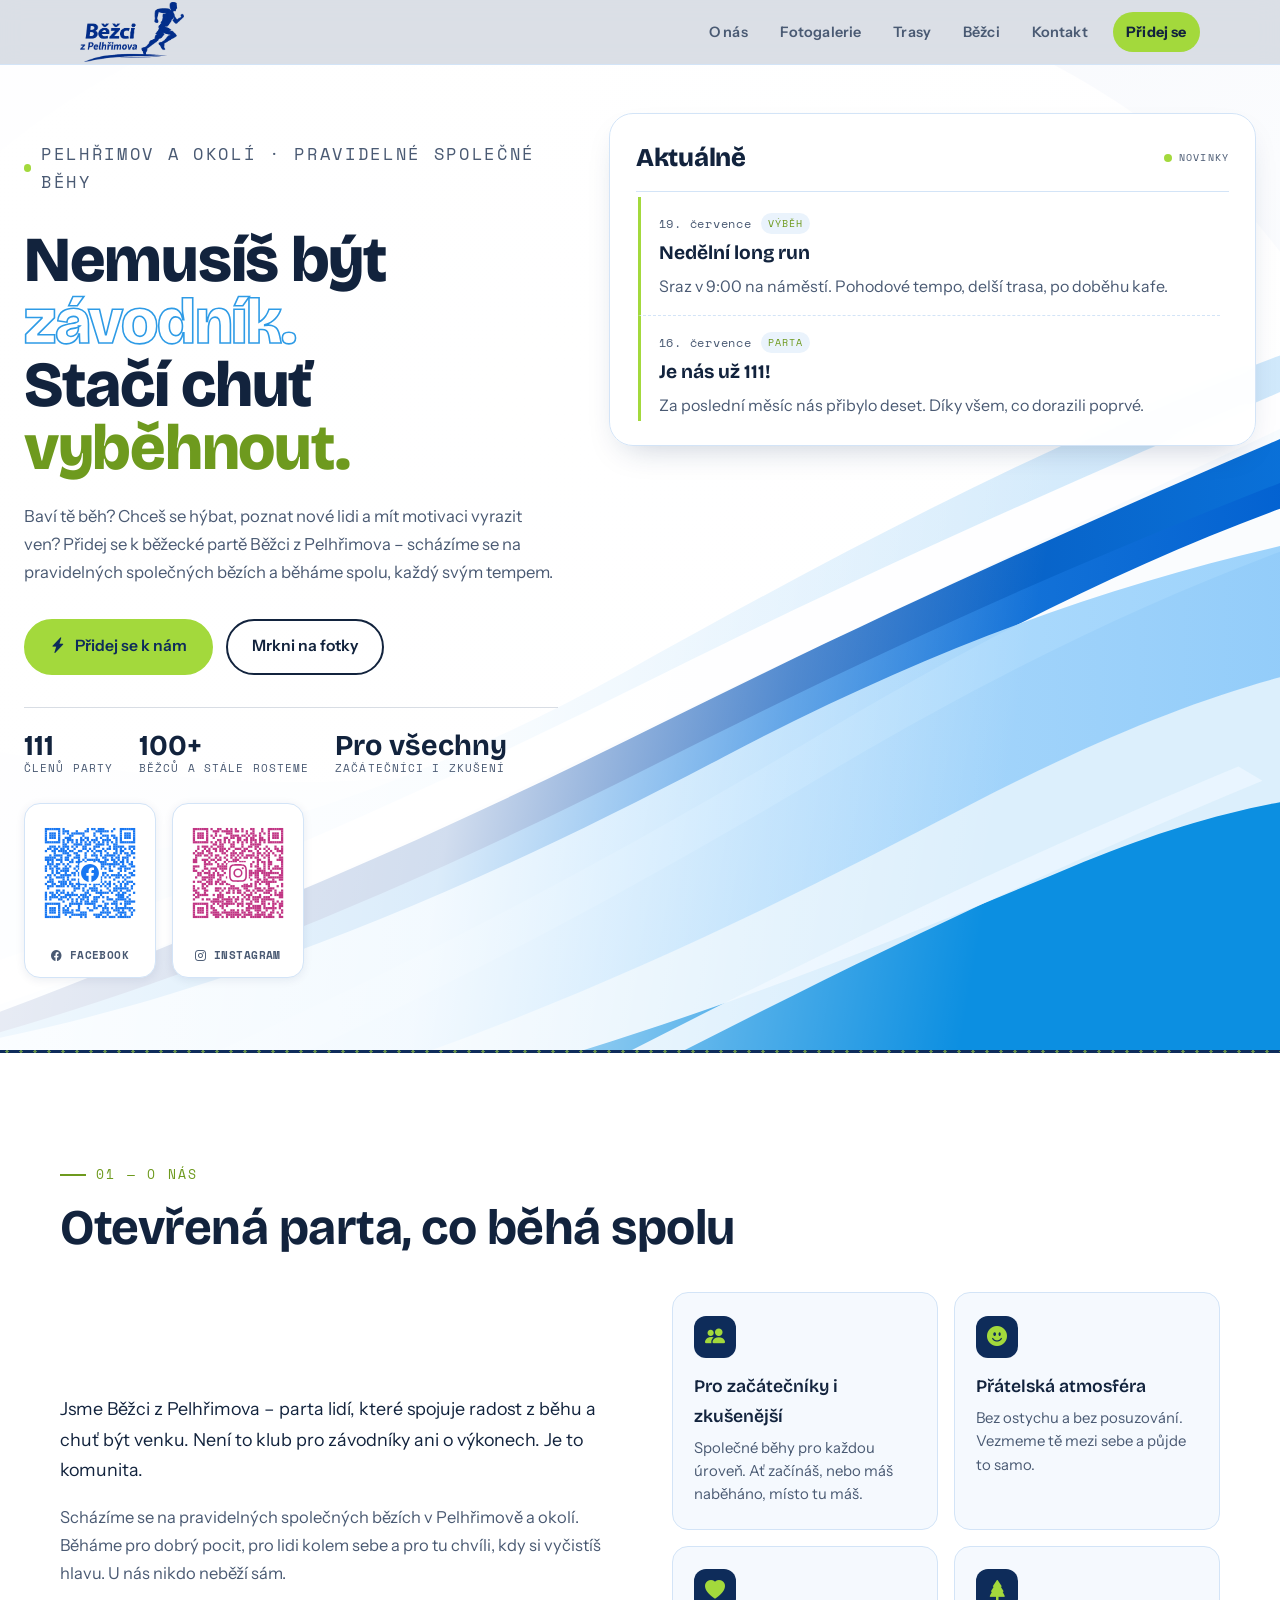
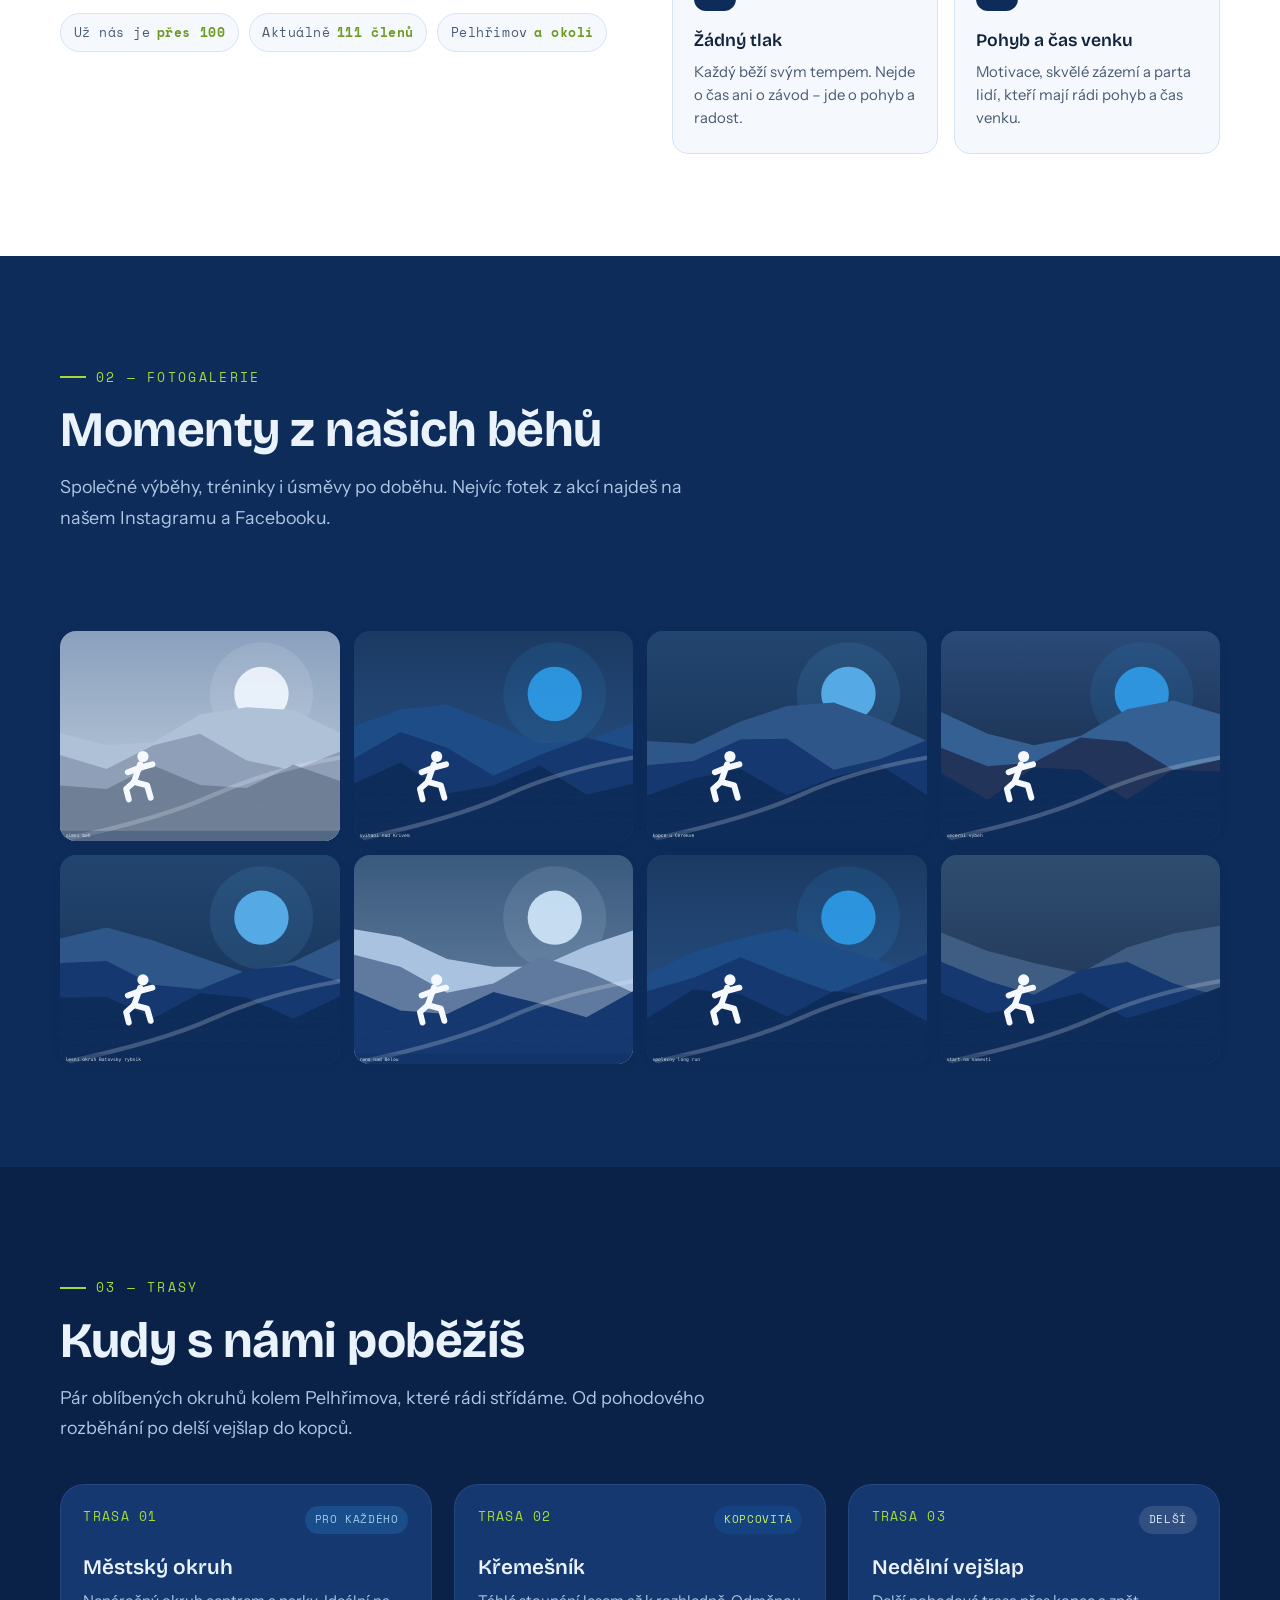
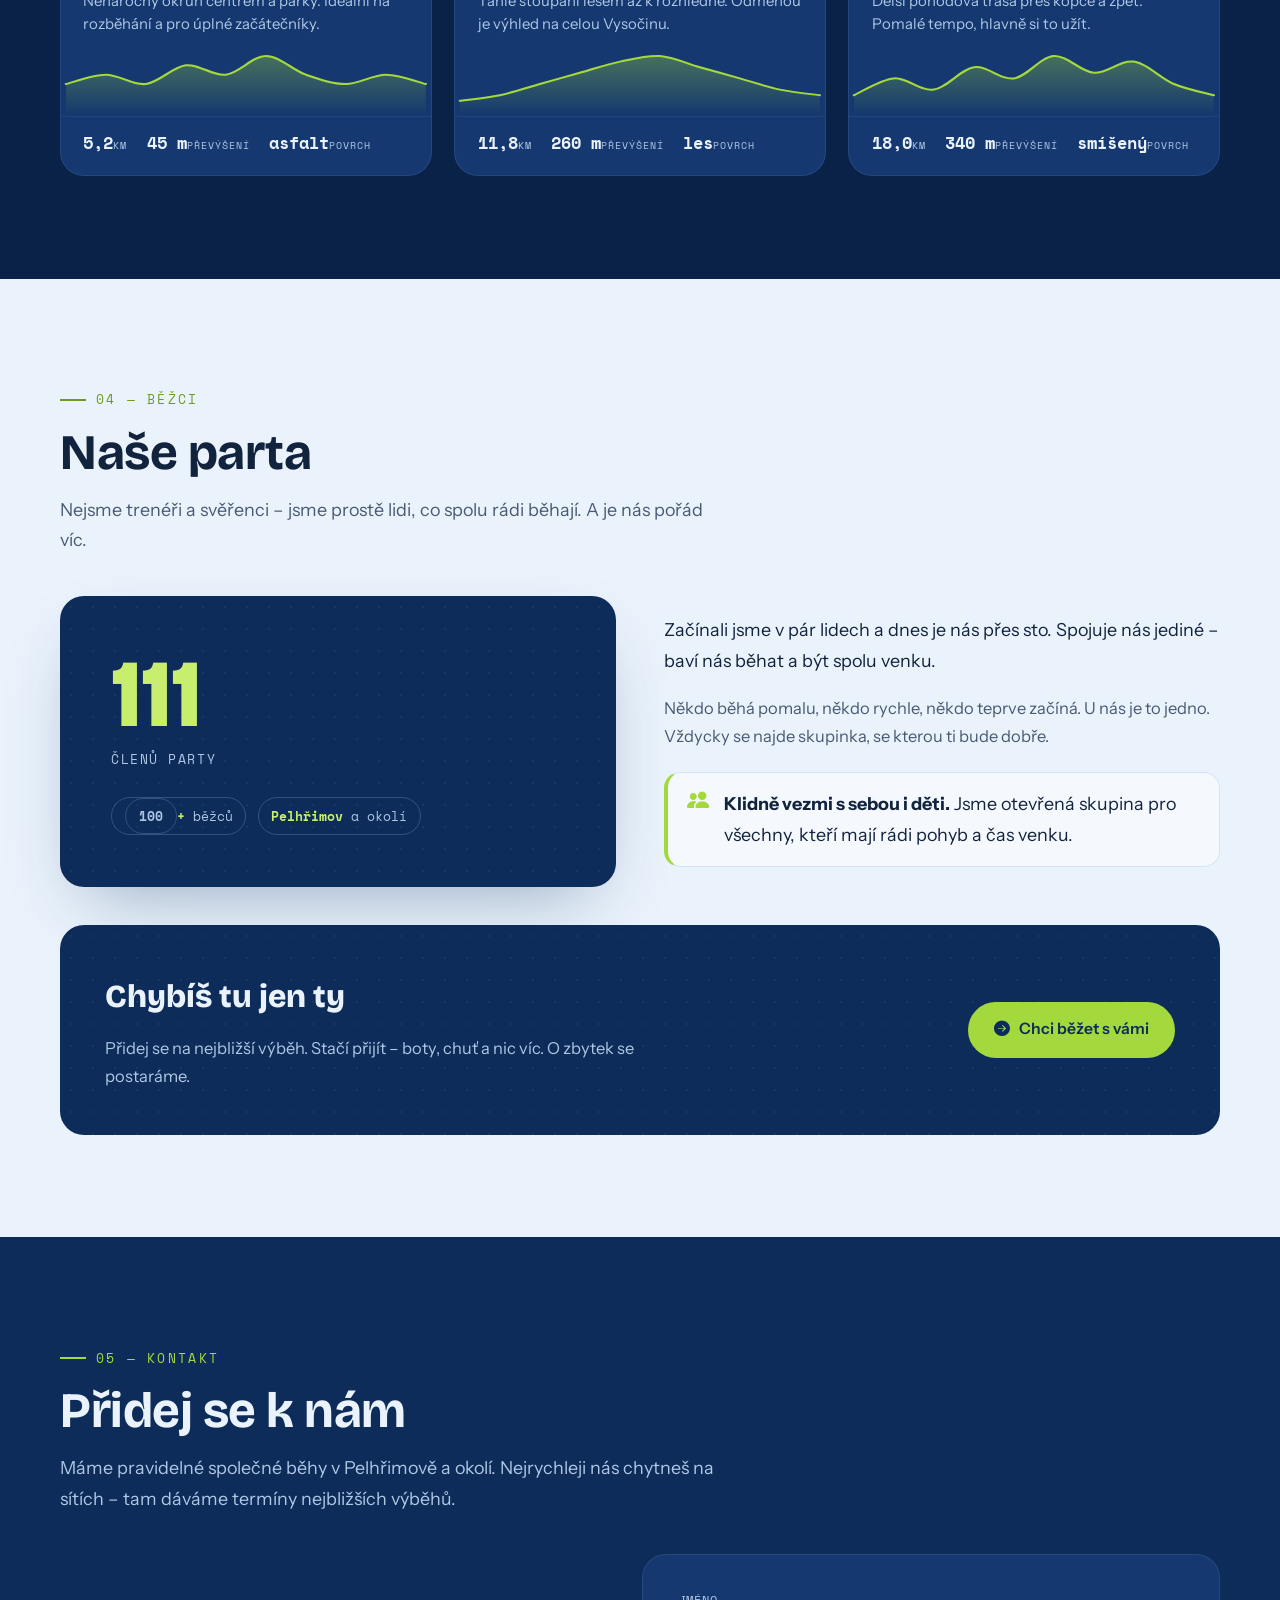
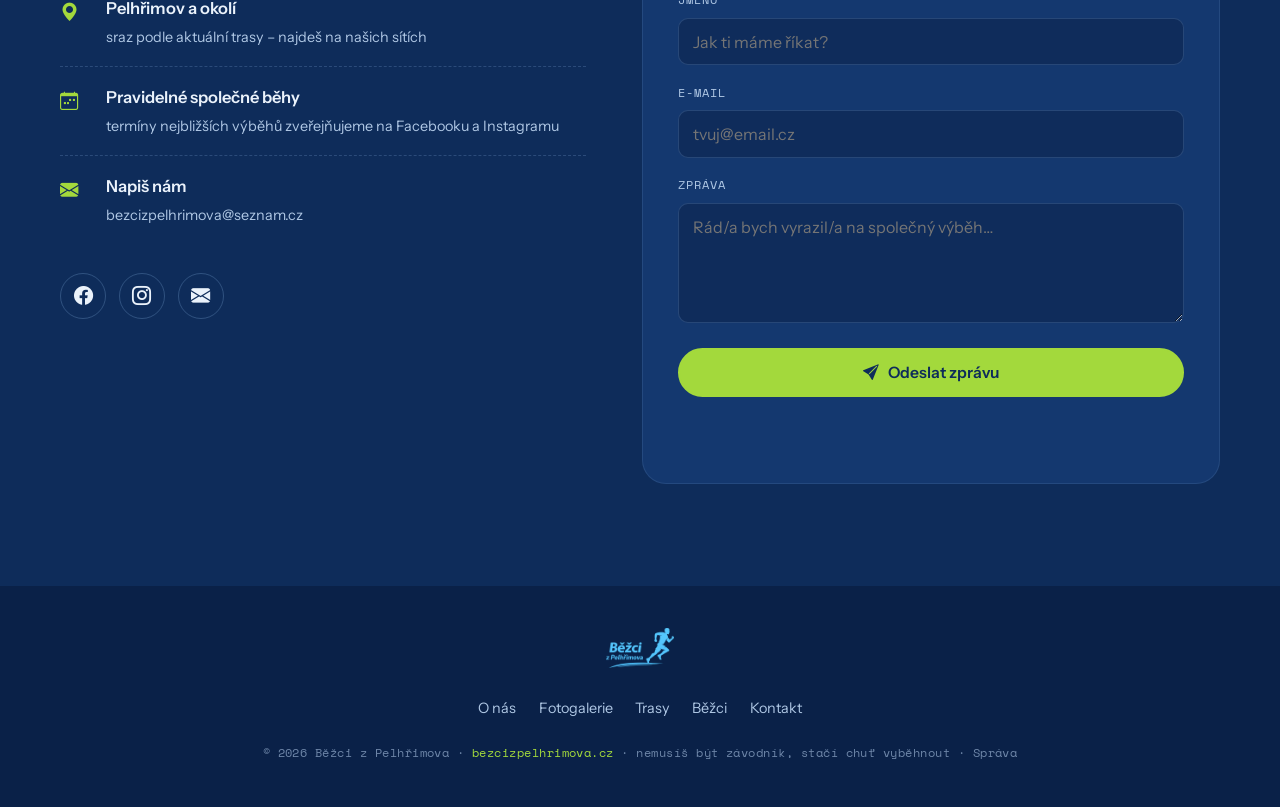
==== commit cf90e023: "opravy sekci + qr kody" ====
--- a/index.html
+++ b/index.html
@@ -112,6 +112,21 @@
           <div class="hero-stat"><div class="num"><span data-setting="members_round">100</span>+</div><div class="lbl">běžců a stále rosteme</div></div>
           <div class="hero-stat"><div class="num">Pro všechny</div><div class="lbl">začátečníci i zkušení</div></div>
         </div>
+
+        <div class="hero-qr">
+          <a class="qr-card" href="https://www.facebook.com/groups/4313081512346383"
+             target="_blank" rel="noopener">
+            <img src="./img/qr-fb.svg" width="120" height="120" loading="lazy"
+                 alt="QR kód na facebookovou skupinu Běžci z Pelhřimova">
+            <span><i class="bi bi-facebook"></i> Facebook</span>
+          </a>
+          <a class="qr-card" href="https://www.instagram.com/bezci_z_pelhrimova/"
+             target="_blank" rel="noopener">
+            <img src="./img/qr-ig.svg" width="120" height="120" loading="lazy"
+                 alt="QR kód na Instagram @bezci_z_pelhrimova">
+            <span><i class="bi bi-instagram"></i> Instagram</span>
+          </a>
+        </div>
       </div>
 
       <div class="hero-side">
@@ -195,7 +210,7 @@
   </section>
 
   <!-- ===================== TRASY ===================== -->
-  <section id="trasy" class="section section--dark" style="padding-top:0">
+  <section id="trasy" class="section section--deep">
     <div class="section-inner">
       <div class="reveal" style="margin-bottom:2.4rem">
         <p class="eyebrow">03 — Trasy</p>
--- a/css/01-base.css
+++ b/css/01-base.css
@@ -39,6 +39,10 @@
 .section--paper { background: var(--paper); color: var(--ink-text); }
 .section--dark  { background: var(--ink);   color: var(--paper-text); }
 .section--sand  { background: var(--sand);  color: var(--ink-text); }
+/* Hlubší navy než --dark. Vzniklo kvůli trasám, které stály hned pod
+   galerií ve stejné barvě a splývaly s ní v jeden blok. Karty tras
+   (--forest) na tomhle podkladu navíc vyniknou víc než na --ink. */
+.section--deep  { background: var(--off-black); color: var(--paper-text); }
 
 /* ---- Eyebrow (nadřazený štítek s číslem trasy) ---- */
 .eyebrow {
@@ -52,7 +56,8 @@
   color: var(--amber-deep);
   margin: 0 0 1rem;
 }
-.section--dark .eyebrow { color: var(--amber); }
+.section--dark .eyebrow,
+.section--deep .eyebrow { color: var(--amber); }
 .eyebrow::before {
   content: "";
   width: 26px; height: 2px;
@@ -76,7 +81,8 @@
   color: var(--ink-soft);
   margin: 0 0 2.5rem;
 }
-.section--dark .section-lead { color: var(--paper-soft); }
+.section--dark .section-lead,
+.section--deep .section-lead { color: var(--paper-soft); }
 
 /* ---- Tlačítka ---- */
 .btn {
--- a/css/03-hero.css
+++ b/css/03-hero.css
@@ -34,13 +34,22 @@
   margin: 0 auto;
   display: grid;
   grid-template-columns: 0.95fr 1.15fr;   /* pravá část je větší */
-  align-items: center;
+  /* stretch, ne center: panel novinek se tím roztáhne na výšku hera
+     a text vlevo začíná nahoře, ne uprostřed */
+  align-items: stretch;
   gap: clamp(2rem, 4vw, 3.5rem);
   position: relative;
   z-index: 1;
 }
 
-.hero-copy { max-width: 34rem; }
+.hero-copy {
+  max-width: 34rem;
+  /* text drží u horního okraje, pod ním zbude místo na QR kódy */
+  display: flex;
+  flex-direction: column;
+  justify-content: flex-start;
+  padding-top: clamp(1rem, 3vh, 2.5rem);
+}
 
 /* ---- Text (tmavě modrý – čitelný na světlém pozadí) ---- */
 .hero-eyebrow {
@@ -297,7 +306,10 @@
    bez ohledu na to, kolik toho kdo do novinky napíše.
    ========================================================= */
 .news-list {
-  max-height: min(24rem, 48vh);
+  /* vyplní zbytek panelu; min-height:0 je nutné, jinak se flex prvek
+     odmítne zmenšit pod obsah a posuvník se nikdy neobjeví */
+  flex: 1 1 auto;
+  min-height: 0;
   overflow-y: auto;
   /* místo pro posuvník, ať na něm nelepí text */
   padding-right: .6rem;
@@ -315,3 +327,71 @@
   border-radius: 999px;
 }
 .news-list::-webkit-scrollbar-thumb:hover { background: var(--amber-deep); }
+
+/* =========================================================
+   Panel novinek na plnou výšku hera
+   ---------------------------------------------------------
+   .hero-inner má align-items:stretch, takže .hero-side dostane
+   celou výšku. Panel se do ní roztáhne a seznam novinek vyplní
+   všechno, co zbude pod hlavičkou – a teprve tam se roluje.
+   ========================================================= */
+.hero-side { display: flex; }
+.news-panel {
+  display: flex;
+  flex-direction: column;
+  width: 100%;
+}
+.news-head { flex: 0 0 auto; }
+
+/* =========================================================
+   QR kódy pod textem
+   ========================================================= */
+.hero-qr {
+  display: flex;
+  gap: 1rem;
+  margin-top: 1.8rem;
+  flex-wrap: wrap;
+}
+.qr-card {
+  display: flex;
+  flex-direction: column;
+  align-items: center;
+  gap: .5rem;
+  padding: .7rem .7rem .6rem;
+  background: rgba(255, 255, 255, .78);
+  border: 1px solid var(--line-soft);
+  border-radius: var(--r-sm);
+  text-decoration: none;
+  transition: transform .25s var(--ease), box-shadow .25s var(--ease);
+}
+.qr-card:hover {
+  transform: translateY(-3px);
+  box-shadow: var(--sh);
+}
+.qr-card img {
+  /* bílý podklad je součást QR: čtečka potřebuje kontrast a klidovou zónu */
+  width: 108px;
+  height: 108px;
+  display: block;
+  background: #fff;
+  border-radius: 6px;
+}
+.qr-card span {
+  display: inline-flex;
+  align-items: center;
+  gap: .35rem;
+  font-family: var(--font-data);
+  font-size: .74rem;
+  font-weight: 700;
+  letter-spacing: .04em;
+  text-transform: uppercase;
+  color: var(--ink);
+}
+
+@media (max-width: 860px) {
+  /* na mobilu je hero jednosloupcové a nenatahuje se – panel novinek
+     by se neměl do čeho roztáhnout, tak mu vrátíme pevný strop */
+  .news-list { max-height: 60vh; }
+  .hero-copy { padding-top: 0; }
+  .qr-card img { width: 92px; height: 92px; }
+}
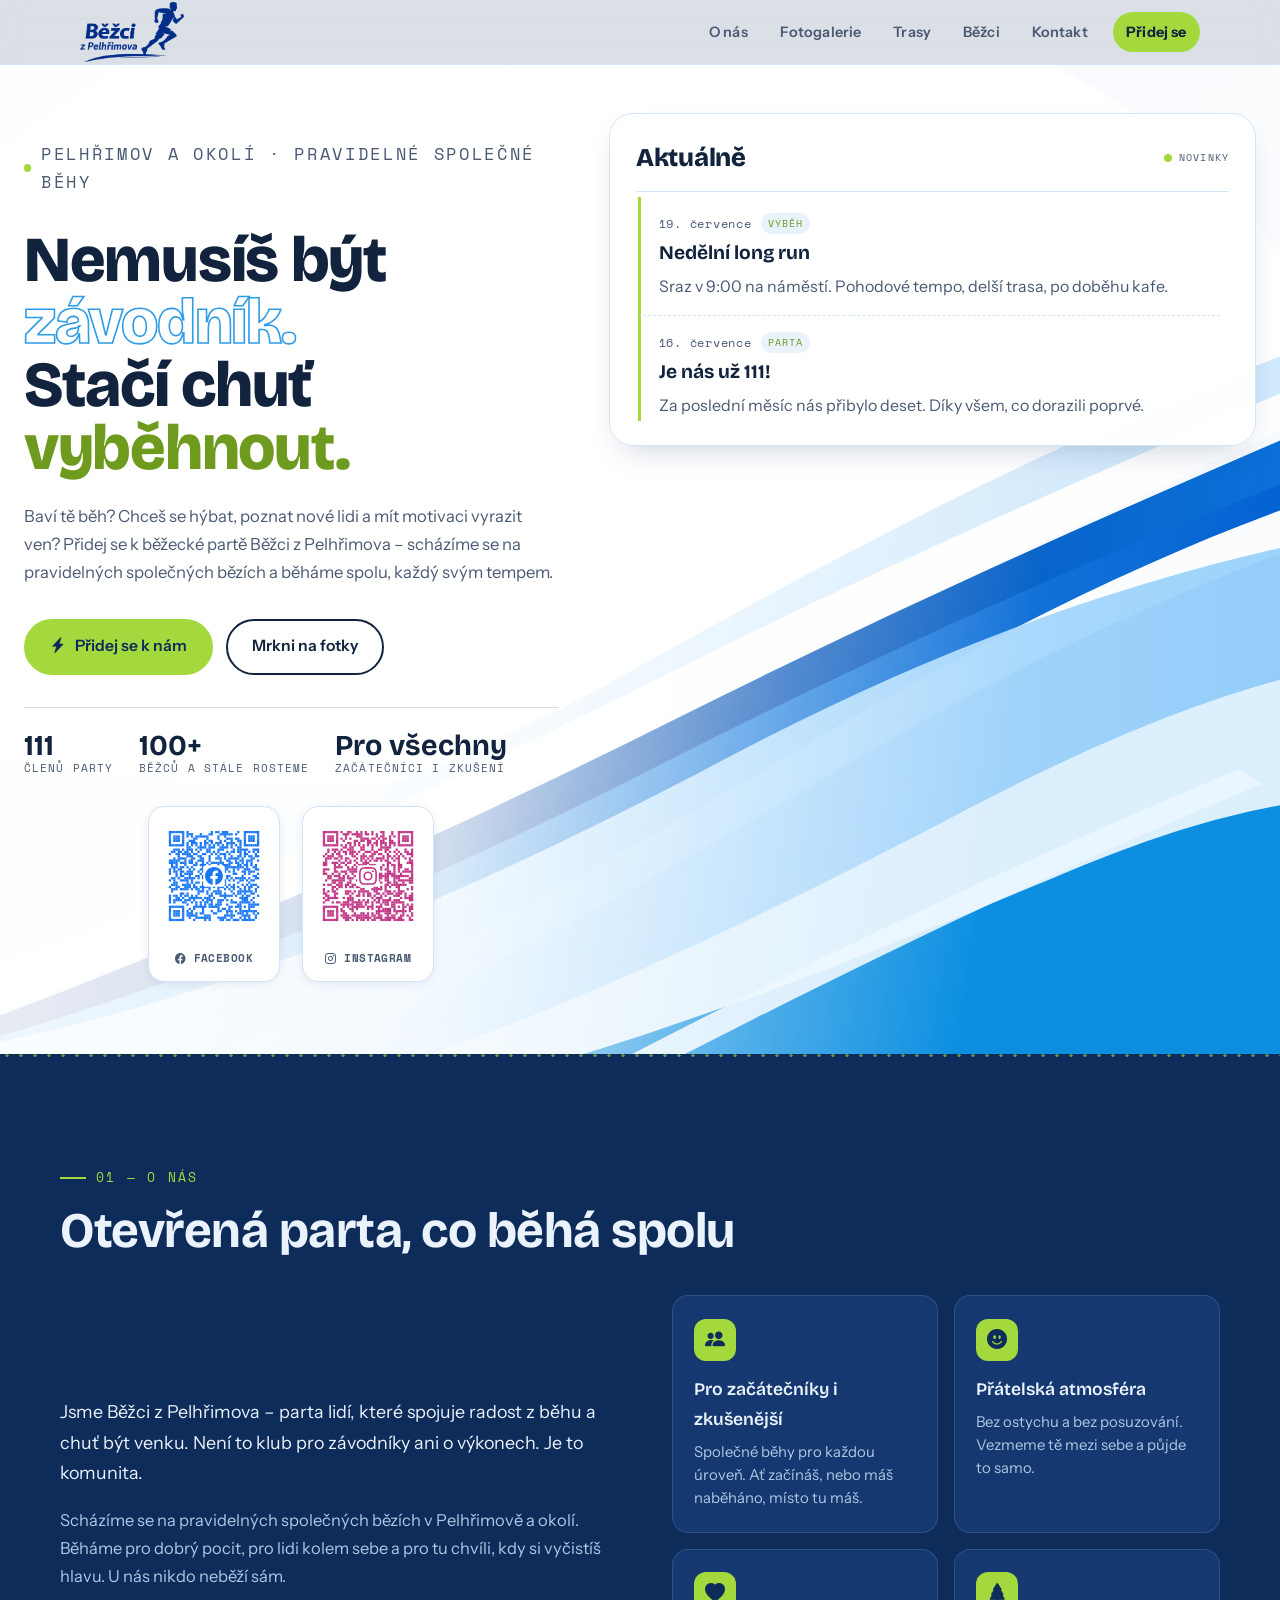
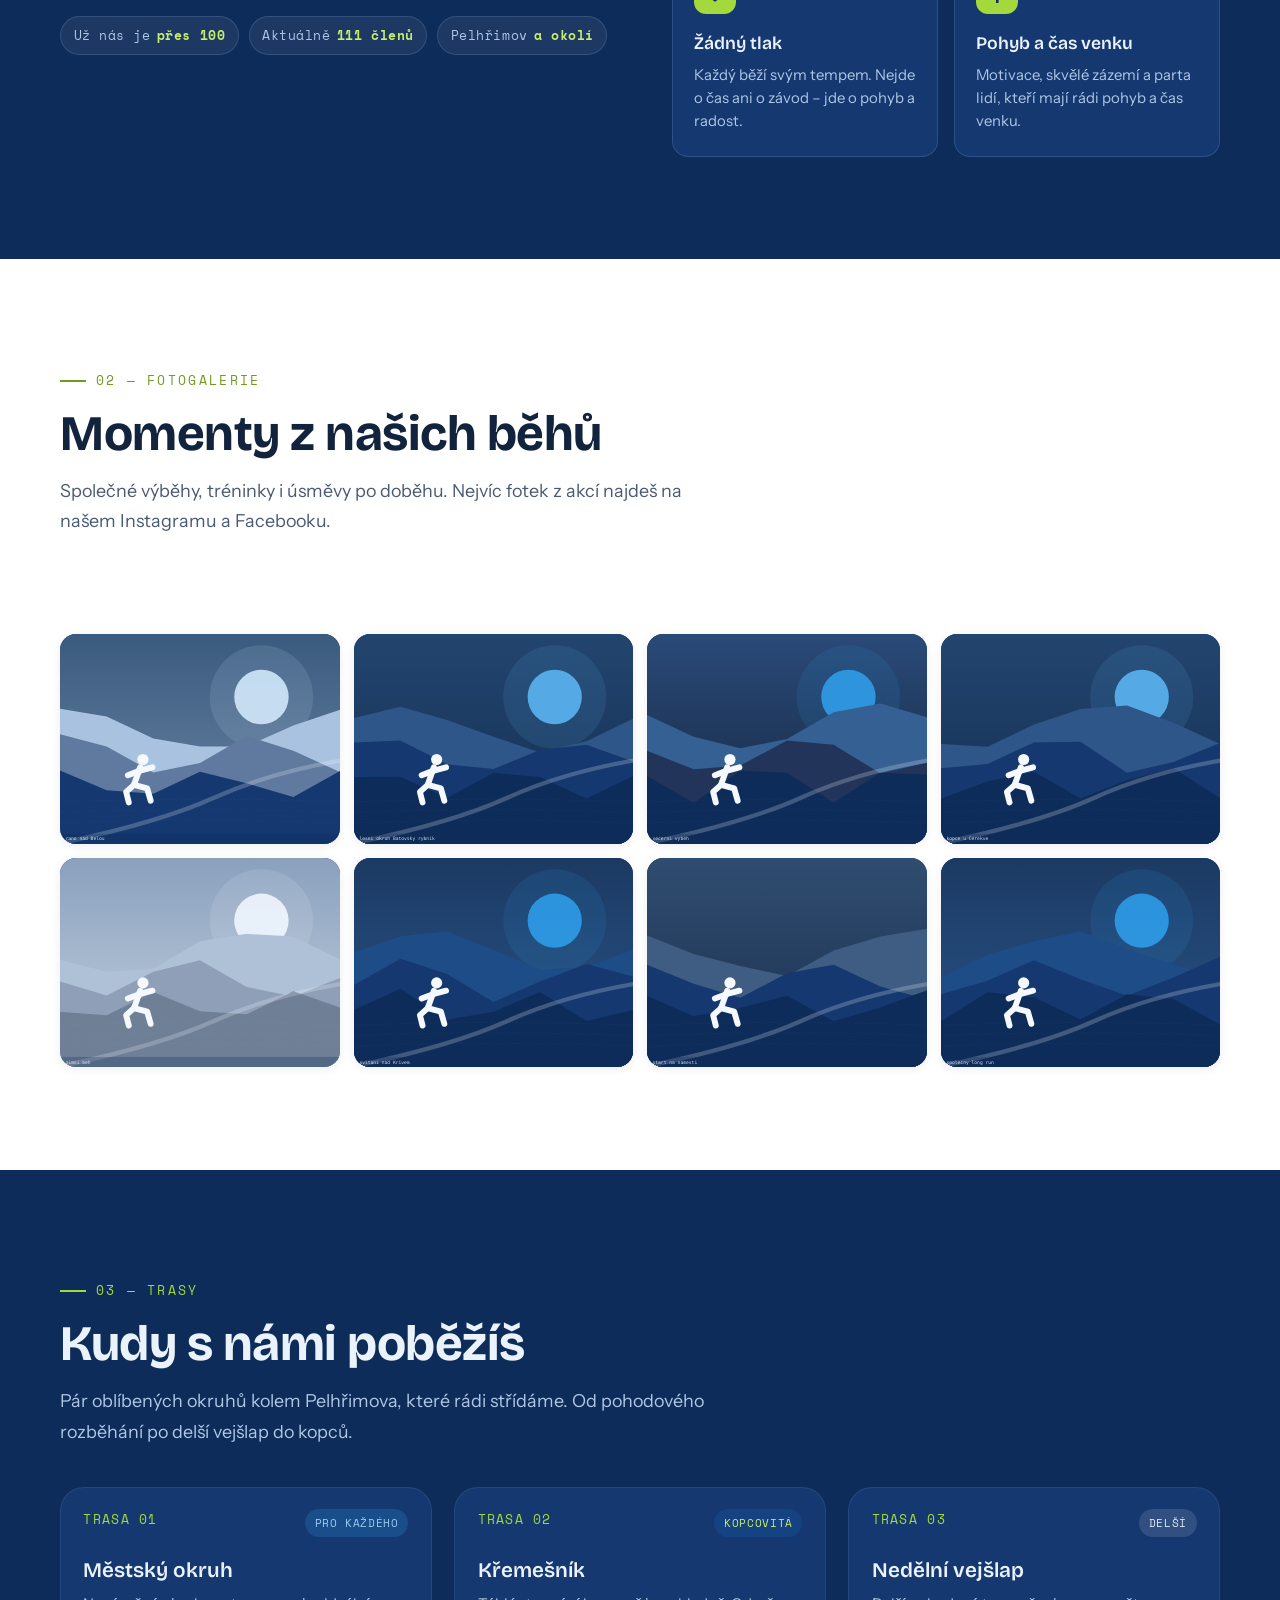
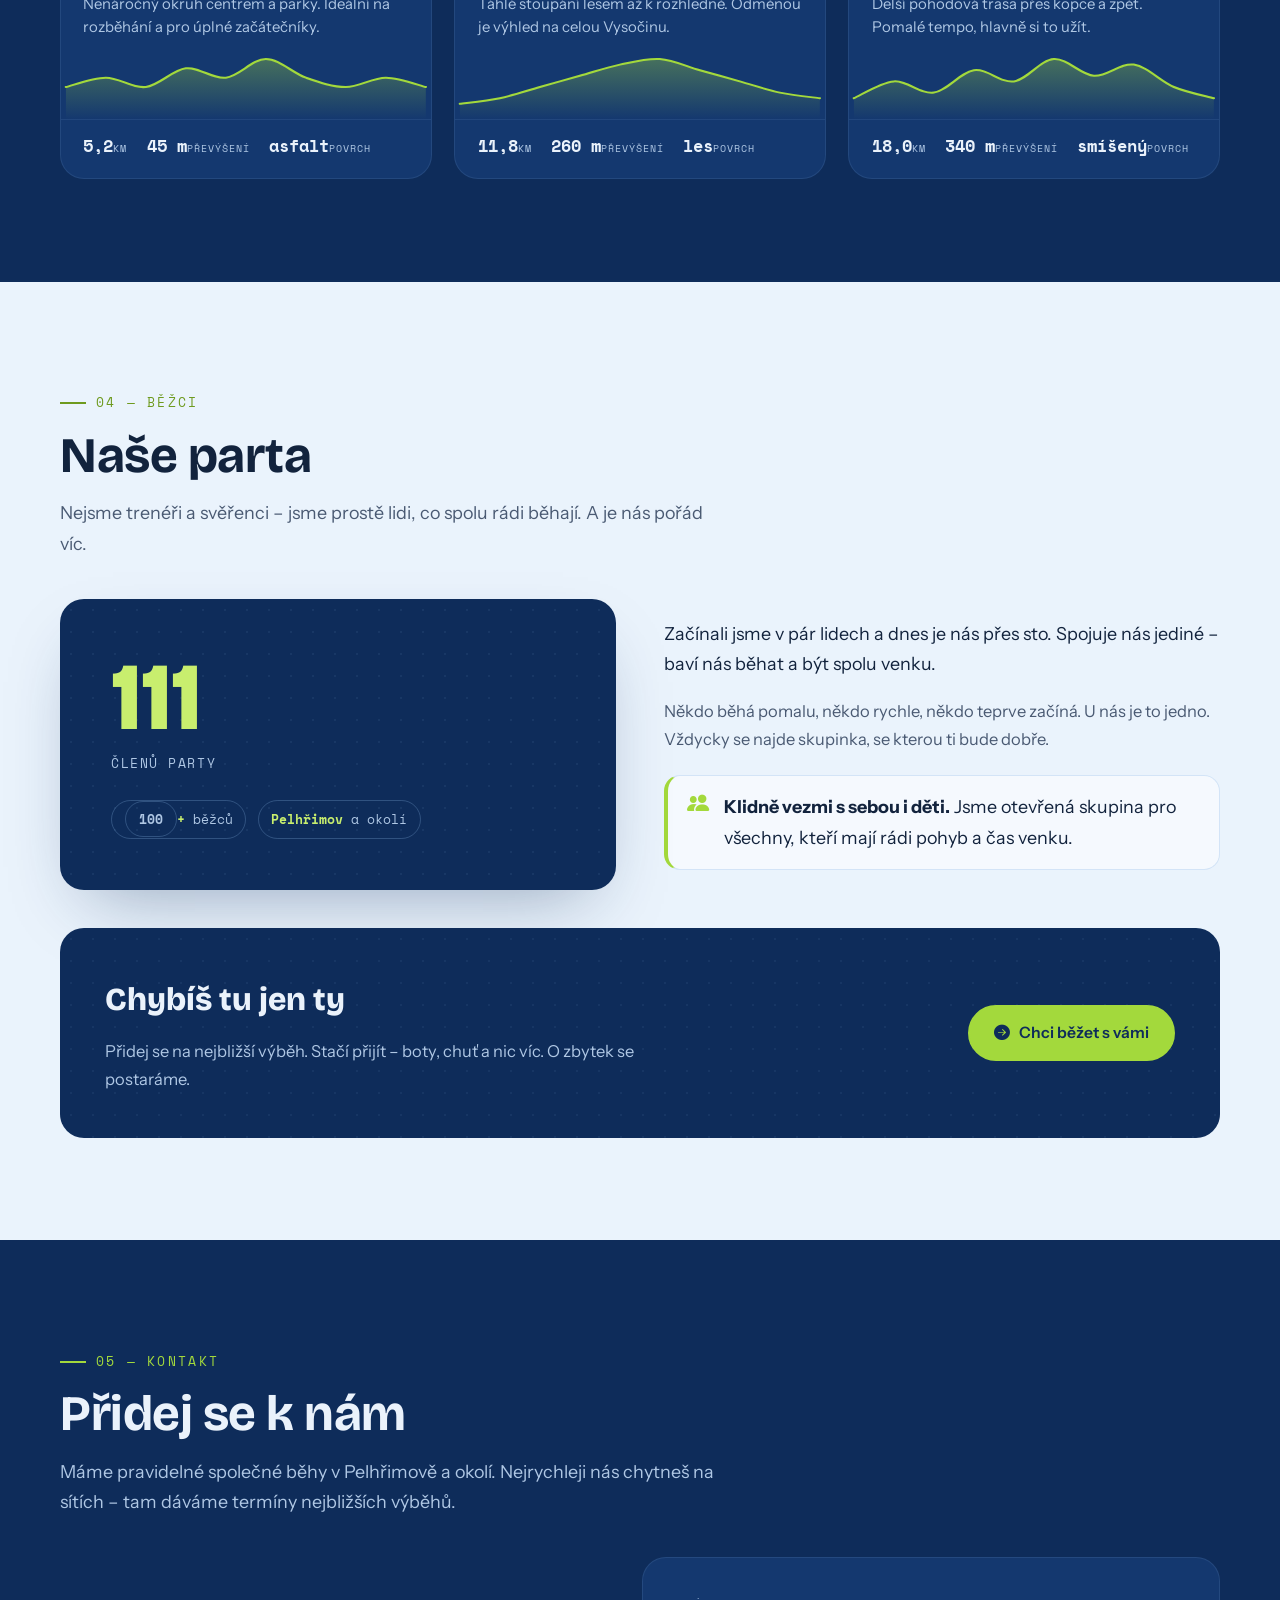
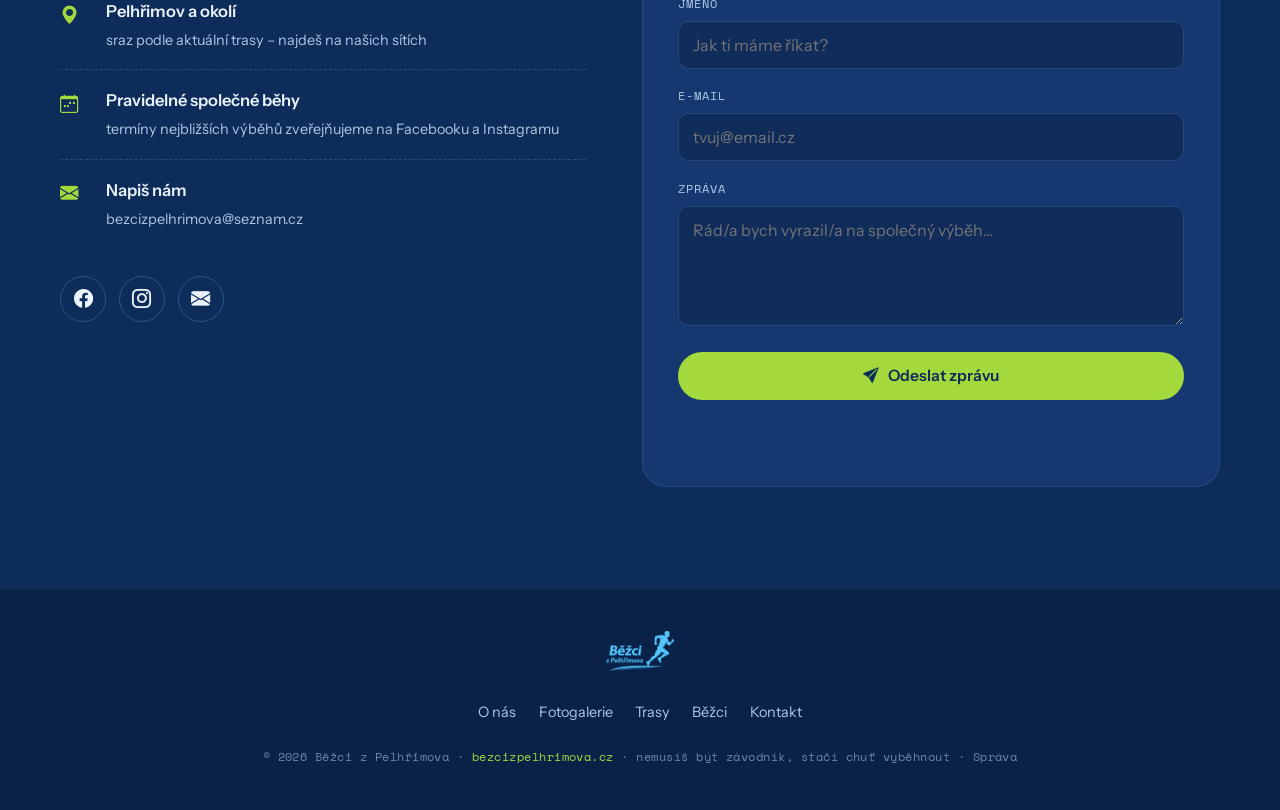
==== commit 6bc4c65a: "opravy vzhledu , zarovnani qr , oprava barevných sekci" ====
--- a/index.html
+++ b/index.html
@@ -146,7 +146,7 @@
   <hr class="trace-divider">
 
   <!-- ===================== O NÁS ===================== -->
-  <section id="o-nas" class="section section--paper">
+  <section id="o-nas" class="section section--dark">
     <div class="section-inner">
       <div class="reveal" style="margin-bottom:2.4rem">
         <p class="eyebrow">01 — O nás</p>
@@ -192,7 +192,7 @@
   </section>
 
   <!-- ===================== FOTOGALERIE ===================== -->
-  <section id="fotogalerie" class="section section--dark">
+  <section id="fotogalerie" class="section section--paper">
     <div class="section-inner">
       <div class="gallery-head">
         <div class="reveal">
@@ -210,7 +210,7 @@
   </section>
 
   <!-- ===================== TRASY ===================== -->
-  <section id="trasy" class="section section--deep">
+  <section id="trasy" class="section section--dark">
     <div class="section-inner">
       <div class="reveal" style="margin-bottom:2.4rem">
         <p class="eyebrow">03 — Trasy</p>
--- a/css/01-base.css
+++ b/css/01-base.css
@@ -39,10 +39,6 @@
 .section--paper { background: var(--paper); color: var(--ink-text); }
 .section--dark  { background: var(--ink);   color: var(--paper-text); }
 .section--sand  { background: var(--sand);  color: var(--ink-text); }
-/* Hlubší navy než --dark. Vzniklo kvůli trasám, které stály hned pod
-   galerií ve stejné barvě a splývaly s ní v jeden blok. Karty tras
-   (--forest) na tomhle podkladu navíc vyniknou víc než na --ink. */
-.section--deep  { background: var(--off-black); color: var(--paper-text); }
 
 /* ---- Eyebrow (nadřazený štítek s číslem trasy) ---- */
 .eyebrow {
@@ -56,8 +52,7 @@
   color: var(--amber-deep);
   margin: 0 0 1rem;
 }
-.section--dark .eyebrow,
-.section--deep .eyebrow { color: var(--amber); }
+.section--dark .eyebrow { color: var(--amber); }
 .eyebrow::before {
   content: "";
   width: 26px; height: 2px;
@@ -81,8 +76,7 @@
   color: var(--ink-soft);
   margin: 0 0 2.5rem;
 }
-.section--dark .section-lead,
-.section--deep .section-lead { color: var(--paper-soft); }
+.section--dark .section-lead { color: var(--paper-soft); }
 
 /* ---- Tlačítka ---- */
 .btn {
@@ -164,3 +158,11 @@
   html { scroll-behavior: auto; }
   .reveal { opacity: 1; transform: none; transition: none; }
 }
+
+/* Datové čipy na tmavé sekci (O nás) */
+.section--dark .stat-chip {
+  background: rgba(255, 255, 255, .06);
+  border-color: rgba(127, 168, 216, .22);
+  color: var(--paper-soft);
+}
+.section--dark .stat-chip b { color: var(--amber-soft); }
--- a/css/03-hero.css
+++ b/css/03-hero.css
@@ -7,7 +7,9 @@
   /* přes celý monitor (mínus výška hlavičky) */
   min-height: calc(100svh - 72px);
   display: flex;
-  align-items: center;
+  /* stretch, ne center: bez toho je .hero-inner vysoký jen jako obsah
+     a panel novinek nemá strop, o který by se opřel – roste místo rolování */
+  align-items: stretch;
   background:
     url('../img/hero-bg.svg') center / 100% 100% no-repeat,
     linear-gradient(135deg, #F5FAFF 0%, #D9ECFC 60%, #C4E1FA 100%);
@@ -340,6 +342,8 @@
   display: flex;
   flex-direction: column;
   width: 100%;
+  /* 72px hlavička + odsazení hera; přes tohle panel nesmí přerůst */
+  max-height: calc(100svh - 72px - clamp(5rem, 10vw, 7.5rem));
 }
 .news-head { flex: 0 0 auto; }
 
@@ -348,8 +352,9 @@
    ========================================================= */
 .hero-qr {
   display: flex;
-  gap: 1rem;
-  margin-top: 1.8rem;
+  justify-content: center;
+  gap: 1.4rem;
+  margin-top: 2rem;
   flex-wrap: wrap;
 }
 .qr-card {
@@ -370,8 +375,8 @@
 }
 .qr-card img {
   /* bílý podklad je součást QR: čtečka potřebuje kontrast a klidovou zónu */
-  width: 108px;
-  height: 108px;
+  width: 150px;
+  height: 150px;
   display: block;
   background: #fff;
   border-radius: 6px;
@@ -393,5 +398,5 @@
      by se neměl do čeho roztáhnout, tak mu vrátíme pevný strop */
   .news-list { max-height: 60vh; }
   .hero-copy { padding-top: 0; }
-  .qr-card img { width: 92px; height: 92px; }
-}
+  .qr-card img { width: 118px; height: 118px; }
+}
--- a/css/04-about.css
+++ b/css/04-about.css
@@ -58,3 +58,24 @@
 @media (max-width: 460px) {
   .about-values { grid-template-columns: 1fr; }
 }
+
+/* =========================================================
+   O NÁS na tmavém pozadí
+   ---------------------------------------------------------
+   Sekce byla původně světlá, takže všechno výše počítá s tmavým
+   textem na světlém podkladu. Tady to obracíme. Necháváme to jako
+   override místo přepsání výchozích hodnot – kdyby se sekce někdy
+   vrátila na světlo, stačí sundat třídu.
+   ========================================================= */
+.section--dark .value-card {
+  background: var(--forest);
+  border-color: rgba(127, 168, 216, .22);
+}
+.section--dark .value-card .ico {
+  /* --ink by na tmavé sekci splynul, tak ikonu obracíme */
+  background: var(--amber);
+  color: var(--ink);
+}
+.section--dark .value-card p { color: var(--paper-soft); }
+.section--dark .about-copy p { color: var(--paper-soft); }
+.section--dark .about-copy p:first-of-type { color: var(--paper-text); }
--- a/css/05-gallery.css
+++ b/css/05-gallery.css
@@ -141,3 +141,20 @@
   border-radius: 999px;
 }
 .gallery-grid.is-scrollable::-webkit-scrollbar-thumb:hover { background: var(--amber-deep); }
+
+/* =========================================================
+   Filtr alb na světlé sekci
+   ---------------------------------------------------------
+   Čipy byly stavěné na tmavou galerii (průsvitně bílý podklad).
+   Na světlém pozadí by z nich zbyla skoro neviditelná skvrna.
+   ========================================================= */
+.section--paper .gal-chip {
+  background: var(--paper-2);
+  border-color: var(--line-soft);
+  color: var(--ink-soft);
+}
+.section--paper .gal-chip:hover {
+  color: var(--ink-text);
+  border-color: var(--amber);
+}
+/* aktivní čip zůstává limetkový s tmavým textem – funguje na obojím */
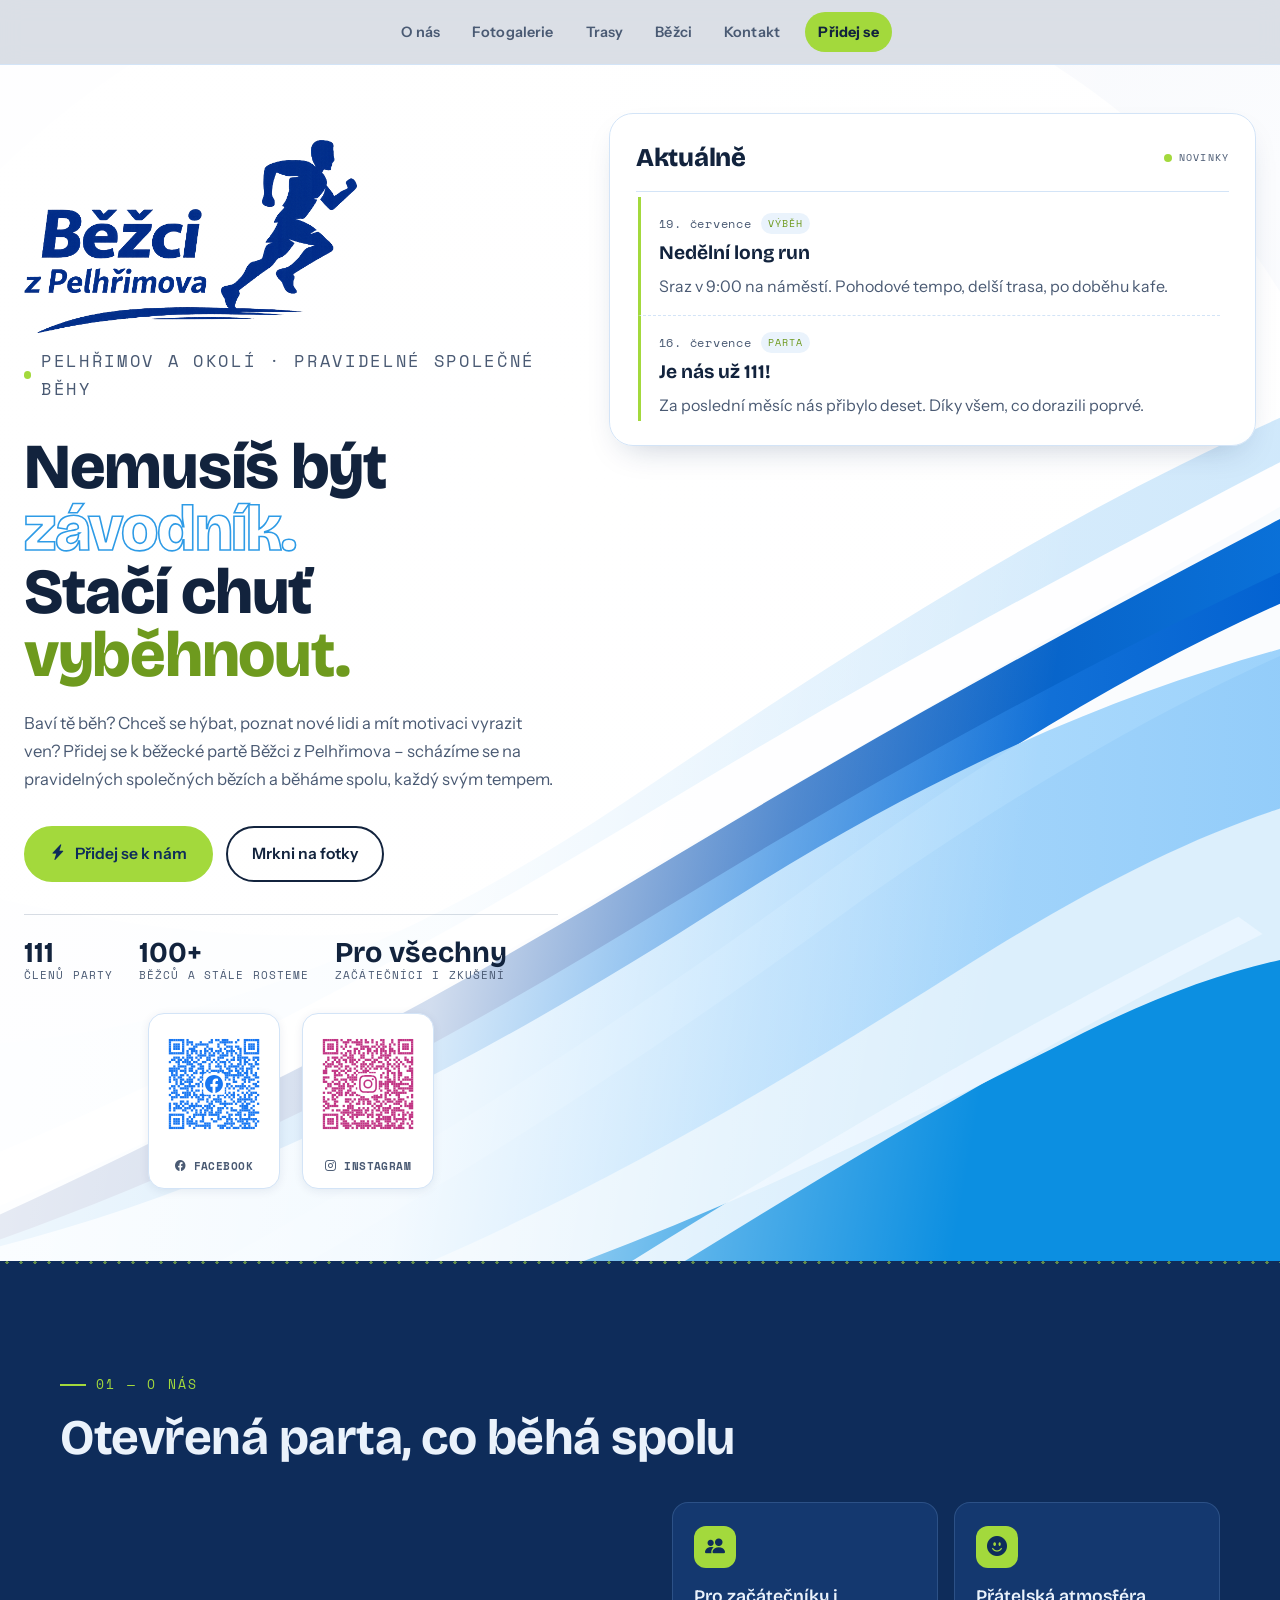
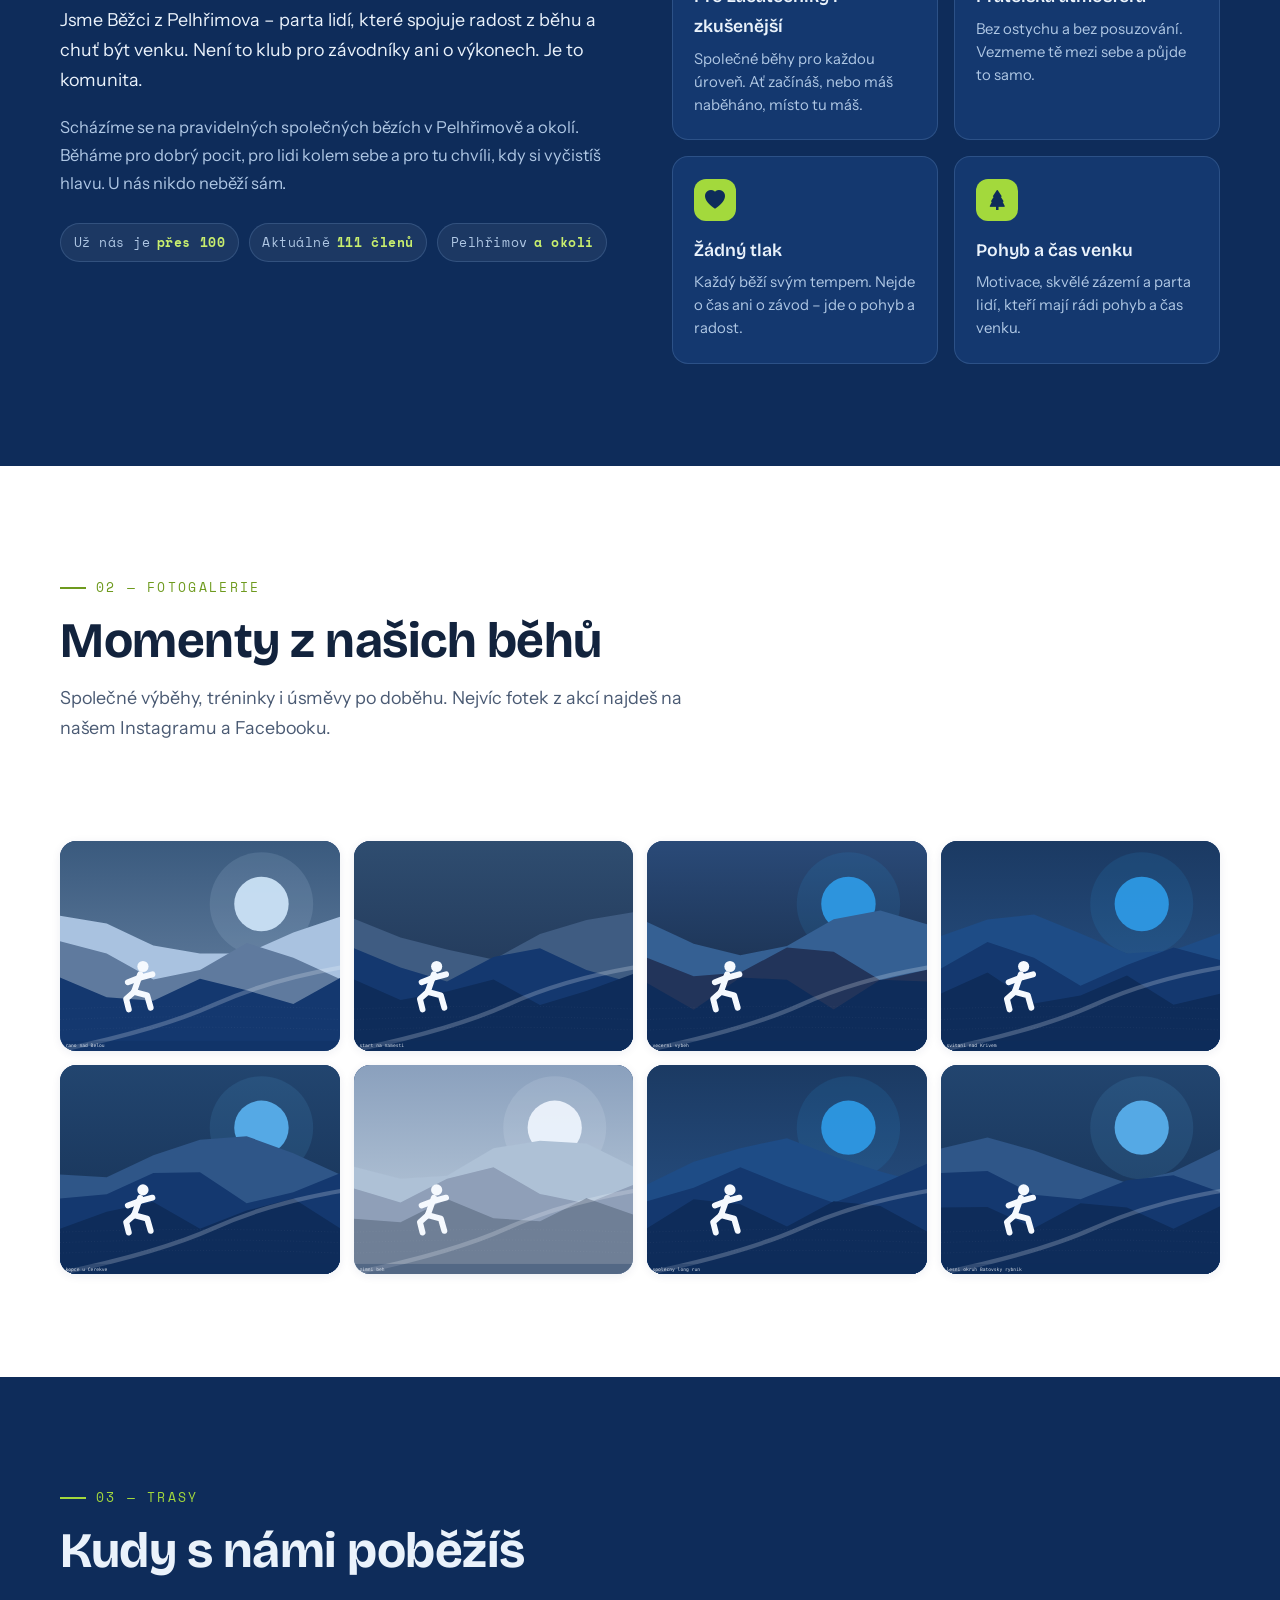
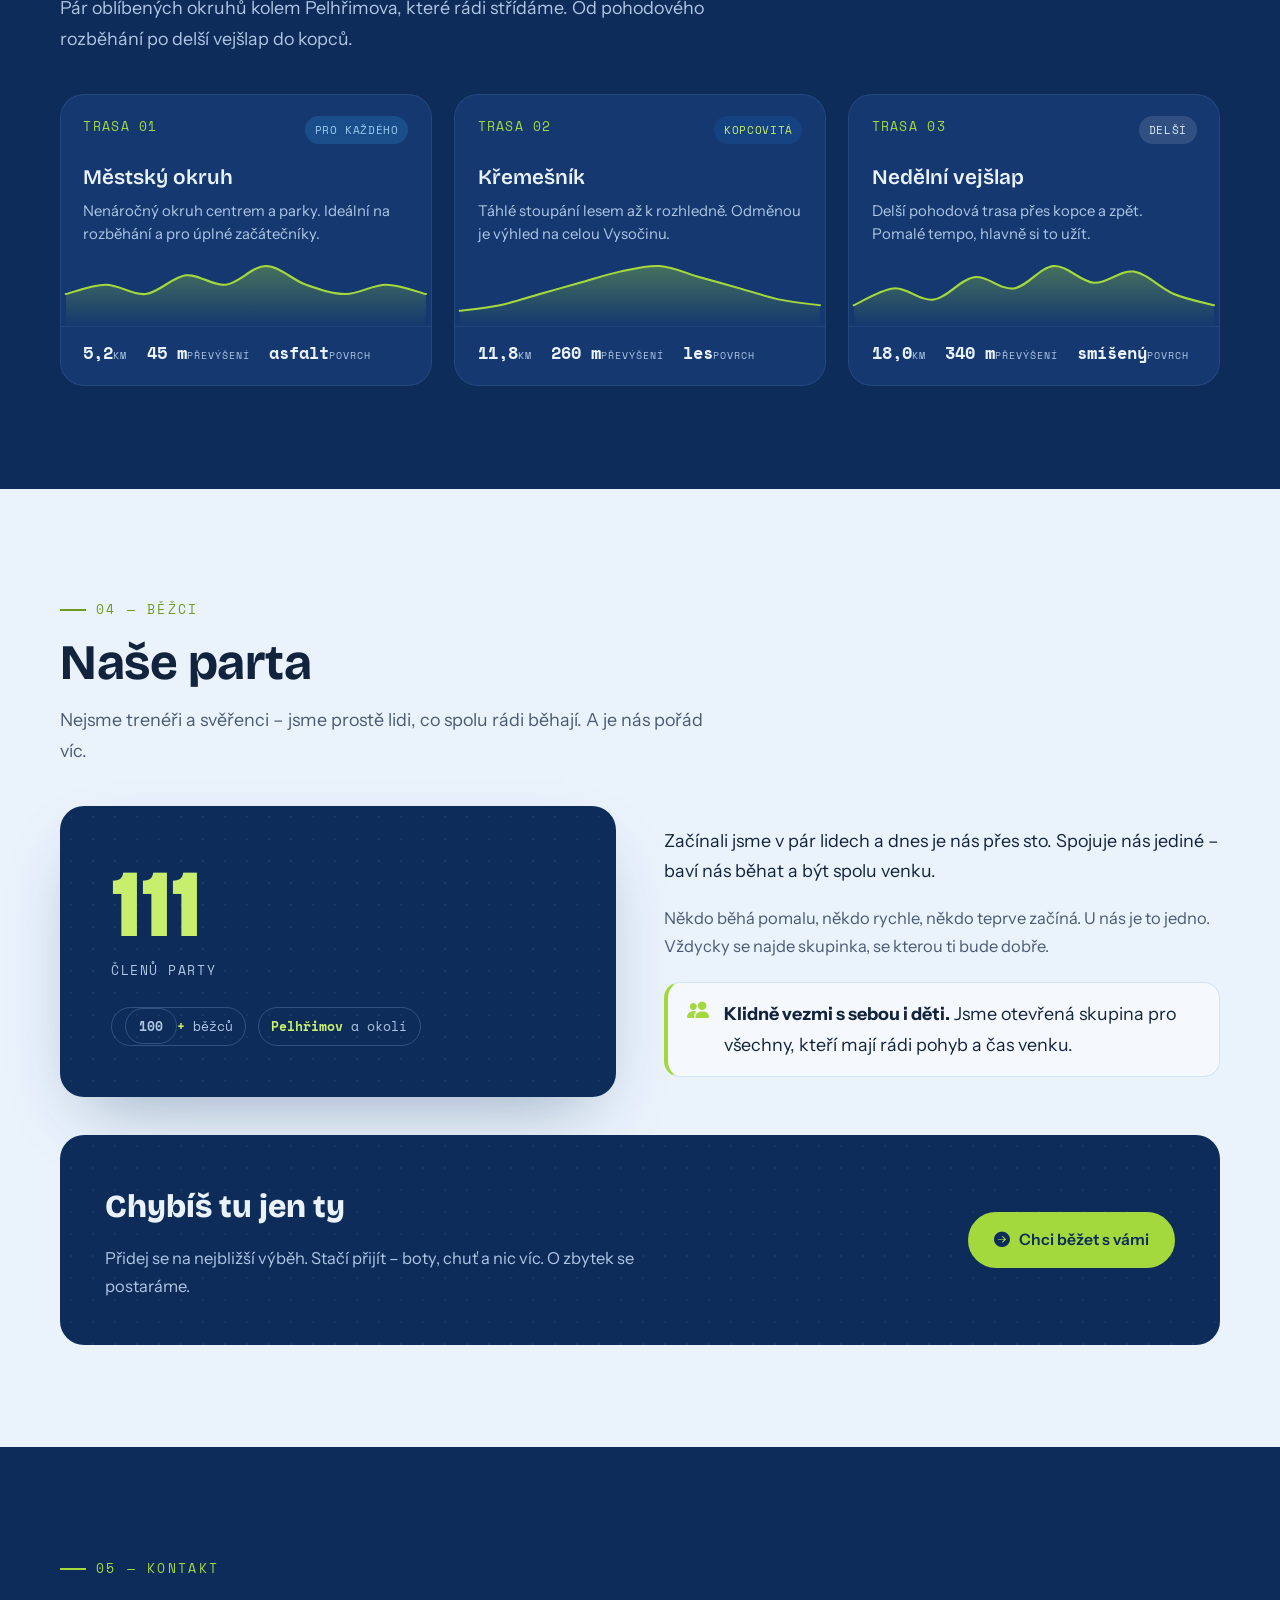
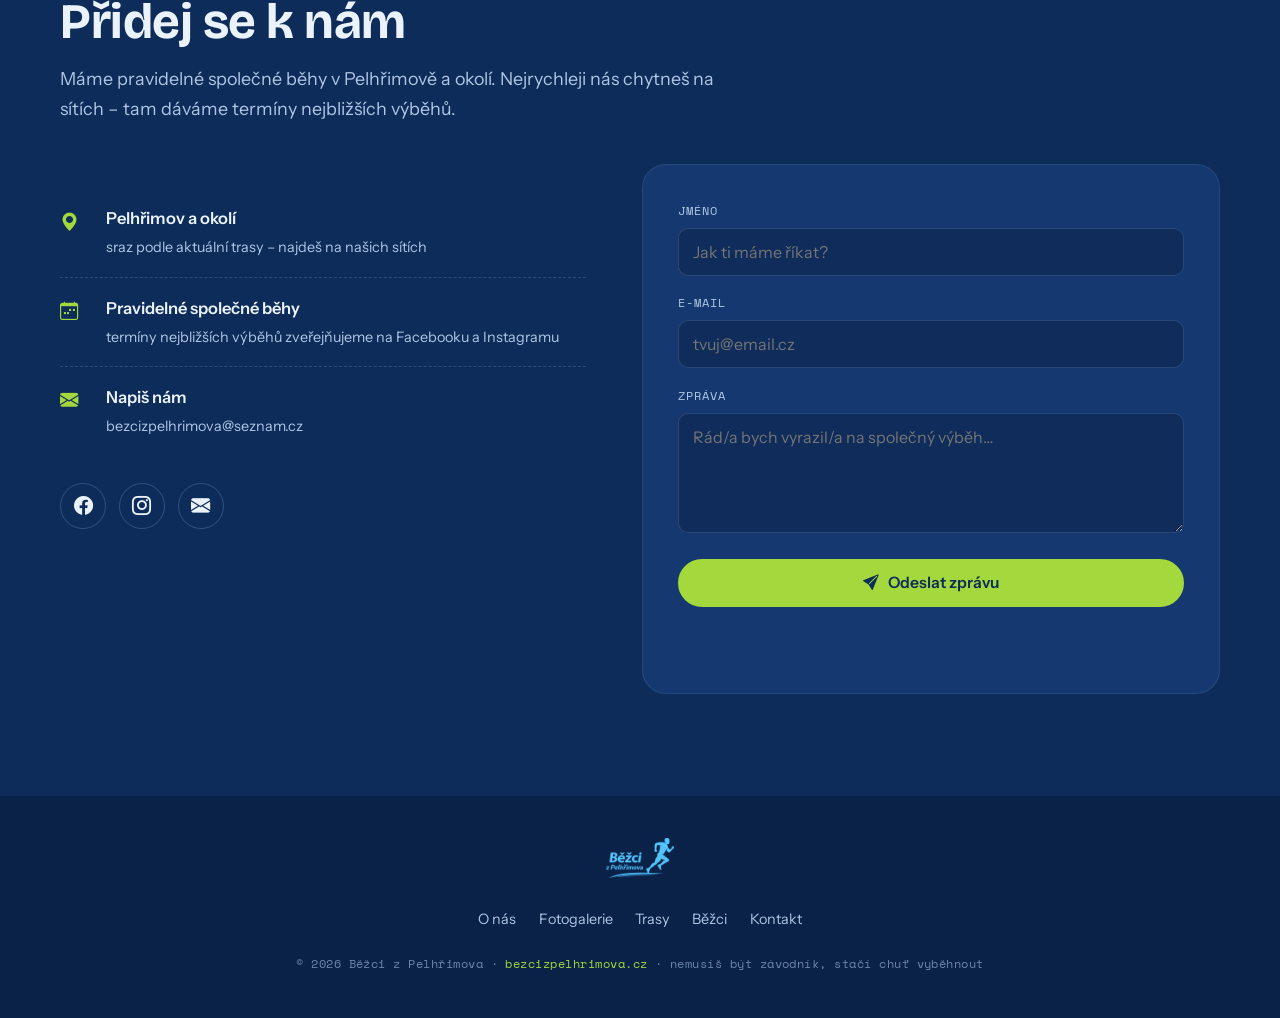
==== commit 0c2a6864: "hero sekce a menu" ====
--- a/index.html
+++ b/index.html
@@ -20,7 +20,21 @@
   <meta property="og:description"
     content="Otevřená běžecká parta v Pelhřimově a okolí. Pravidelné společné běhy, přátelská atmosféra, žádný tlak. Nemusíš být závodník, stačí chuť vyběhnout.">
   <meta property="og:url" content="https://bezcizpelhrimova.cz/">
-  <meta property="og:image" content="https://bezcizpelhrimova.cz/img/og-cover.svg">
+  <!-- POZOR: musí být JPG nebo PNG. Facebook, LinkedIn ani Twitter
+       obrázky ve formátu SVG v náhledech nezobrazí – dřív tu bylo SVG
+       a náhled byl proto prázdný. Rozměr 1200x630 je standard, na který
+       všechny sítě počítají. Adresa musí být absolutní. -->
+  <meta property="og:image" content="https://bezcizpelhrimova.cz/img/og-cover.jpg">
+  <meta property="og:image:type" content="image/jpeg">
+  <meta property="og:image:width" content="1200">
+  <meta property="og:image:height" content="630">
+  <meta property="og:image:alt" content="Logo Běžci z Pelhřimova s běžící postavou">
+
+  <meta name="twitter:card" content="summary_large_image">
+  <meta name="twitter:title" content="Běžci z Pelhřimova – běžecká parta pro každého">
+  <meta name="twitter:description"
+    content="Otevřená běžecká parta v Pelhřimově a okolí. Pravidelné společné běhy, přátelská atmosféra, žádný tlak.">
+  <meta name="twitter:image" content="https://bezcizpelhrimova.cz/img/og-cover.jpg">
 
   <link rel="preconnect" href="https://fonts.googleapis.com">
   <link rel="preconnect" href="https://fonts.gstatic.com" crossorigin>
@@ -66,10 +80,6 @@
   <!-- ===================== HLAVIČKA ===================== -->
   <header>
     <div class="navbar">
-      <a href="#uvod" class="brand" aria-label="Běžci z Pelhřimova – domů">
-        <img src="./img/logo-dark.png" alt="Běžci z Pelhřimova">
-      </a>
-
       <button class="navbar-toggle" aria-label="Otevřít menu" aria-expanded="false">
         <span class="bar"></span><span class="bar"></span><span class="bar"></span>
       </button>
@@ -93,6 +103,10 @@
   <section id="uvod" class="hero">
     <div class="hero-inner">
       <div class="hero-copy reveal">
+        <a href="#uvod" class="hero-logo" aria-label="Běžci z Pelhřimova – nahoru">
+          <img src="./img/logo-dark.png" width="634" height="367"
+               alt="Běžci z Pelhřimova">
+        </a>
         <p class="hero-eyebrow"><span class="dot"></span> PELHŘIMOV A OKOLÍ · PRAVIDELNÉ SPOLEČNÉ BĚHY</p>
         <h1 class="hero-title">
           Nemusíš být <span class="stroke">závodník.</span><br>
@@ -349,8 +363,7 @@
     <p class="fine">
       © <span id="year">2026</span> Běžci z Pelhřimova ·
       <a href="https://bezcizpelhrimova.cz">bezcizpelhrimova.cz</a> ·
-      nemusíš být závodník, stačí chuť vyběhnout ·
-      <a href="./admin/" class="admin-link">Správa</a>
+      nemusíš být závodník, stačí chuť vyběhnout
     </p>
   </footer>
 
--- a/css/02-header-nav.css
+++ b/css/02-header-nav.css
@@ -17,31 +17,15 @@
 }
 
 .navbar {
-  position: relative;              /* kotva pro absolutně umístěné logo */
+  position: relative;              /* kotva pro hamburger na mobilu */
   max-width: var(--container);
   margin: 0 auto;
-  min-height: 64px;                /* výška hlavičky (logo je mimo tok) */
+  min-height: 64px;
   padding: .3rem 1.25rem;
   display: flex;
   align-items: center;
-  justify-content: flex-end;       /* menu vpravo, logo drží levý roh */
+  justify-content: center;         /* menu na střed – logo je teď v hero */
   gap: 1rem;
-}
-
-/* ---- Značka (logo) ---- */
-.brand {
-  position: absolute;
-  left: 1.25rem;
-  top: 50%;
-  transform: translateY(-50%);
-  display: inline-flex;
-  align-items: center;
-  text-decoration: none;
-}
-.brand img { height: 60px; width: auto; display: block; }
-
-@media (max-width: 860px) {
-  .brand img { height: 48px; }     /* na mobilu menší, ať se nebije s menu */
 }
 
 /* ---- Desktop navigace ---- */
@@ -109,6 +93,8 @@
 body.menu-open .menu-backdrop { opacity: 1; pointer-events: auto; }
 
 @media (max-width: 860px) {
+  /* navbar má justify-content:center, hamburger by tím skončil uprostřed */
+  .navbar { justify-content: flex-end; }
   .navbar-toggle { display: flex; }
   .nav-desktop {
     position: fixed;
--- a/css/03-hero.css
+++ b/css/03-hero.css
@@ -400,3 +400,38 @@
   .hero-copy { padding-top: 0; }
   .qr-card img { width: 118px; height: 118px; }
 }
+
+/* =========================================================
+   Logo v hero sekci
+   ---------------------------------------------------------
+   Přesunuté z lišty. Průhledné PNG, takže sedí na světlém
+   pozadí hera bez podkladu.
+
+   Šířku držíme na clamp a ne napevno: logo má poměr 1,73:1,
+   takže každých 100 px šířky přidá 58 px výšky. V hero už je
+   nadpis, text, tlačítka, statistiky i QR kódy – na nižších
+   obrazovkách je o místo nouze a logo musí umět ustoupit.
+   ========================================================= */
+.hero-logo {
+  display: block;
+  align-self: flex-start;   /* jinak by ho flex-column roztáhl na celý sloupec */
+  width: clamp(13rem, 26vw, 21rem);
+  margin-bottom: clamp(.6rem, 1.6vh, 1.4rem);
+  transition: transform .3s var(--ease);
+}
+.hero-logo:hover { transform: translateY(-2px); }
+.hero-logo img {
+  width: 100%;
+  height: auto;
+  display: block;
+}
+
+/* Na nízkých obrazovkách (např. notebook 1366×768) je hero našlapané.
+   Logo ustoupí jako první – nese stejnou informaci jako nadpis pod ním. */
+@media (max-height: 820px) and (min-width: 861px) {
+  .hero-logo { width: clamp(11rem, 20vw, 16rem); }
+}
+
+@media (max-width: 860px) {
+  .hero-logo { width: min(15rem, 60%); }
+}
--- a/css/08-contact.css
+++ b/css/08-contact.css
@@ -153,9 +153,6 @@
   margin-top: .5rem;
 }
 
-/* nenápadný odkaz do administrace */
-.site-footer .fine .admin-link { color: #6E86A8; }
-.site-footer .fine .admin-link:hover { color: var(--amber); }
 
 /* Past na roboty – pole musí být z pohledu prohlížeče "skutečné",
    proto ho odsouváme pryč místo display:none, který roboti poznají. */
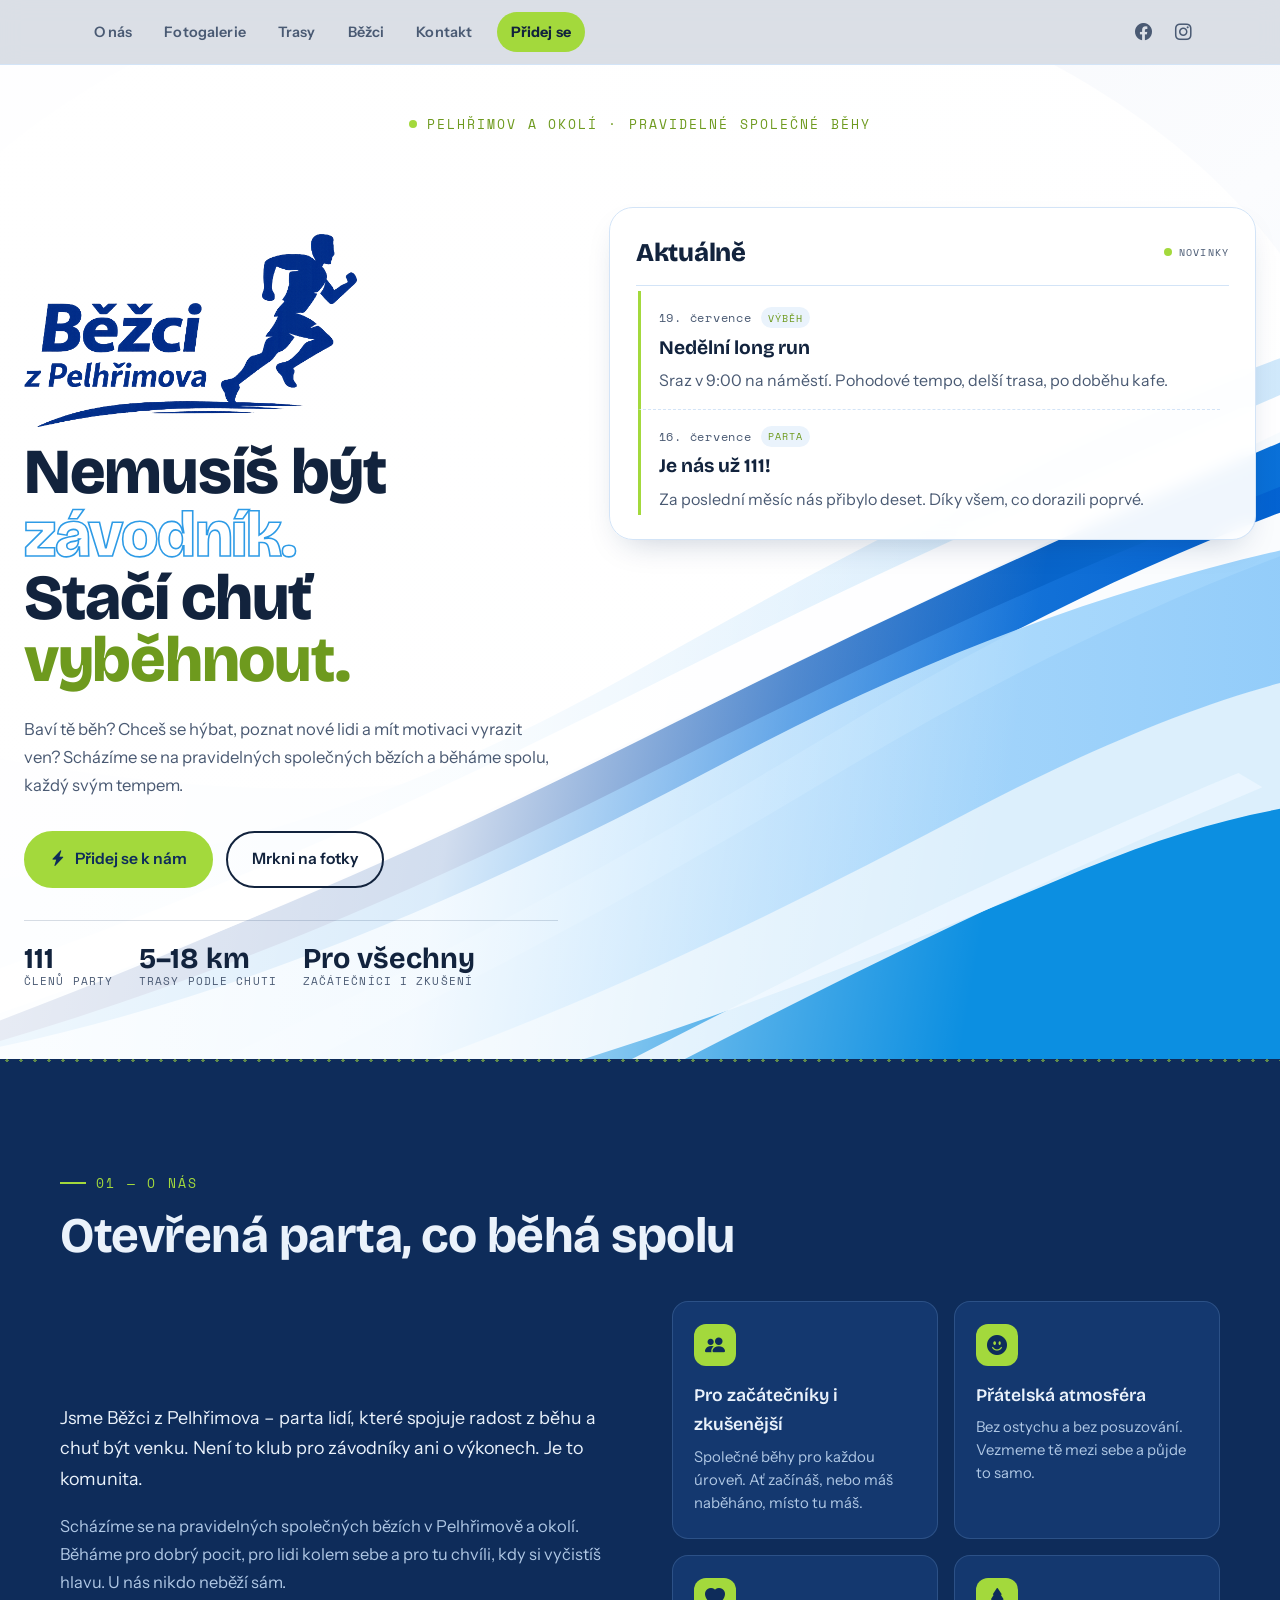
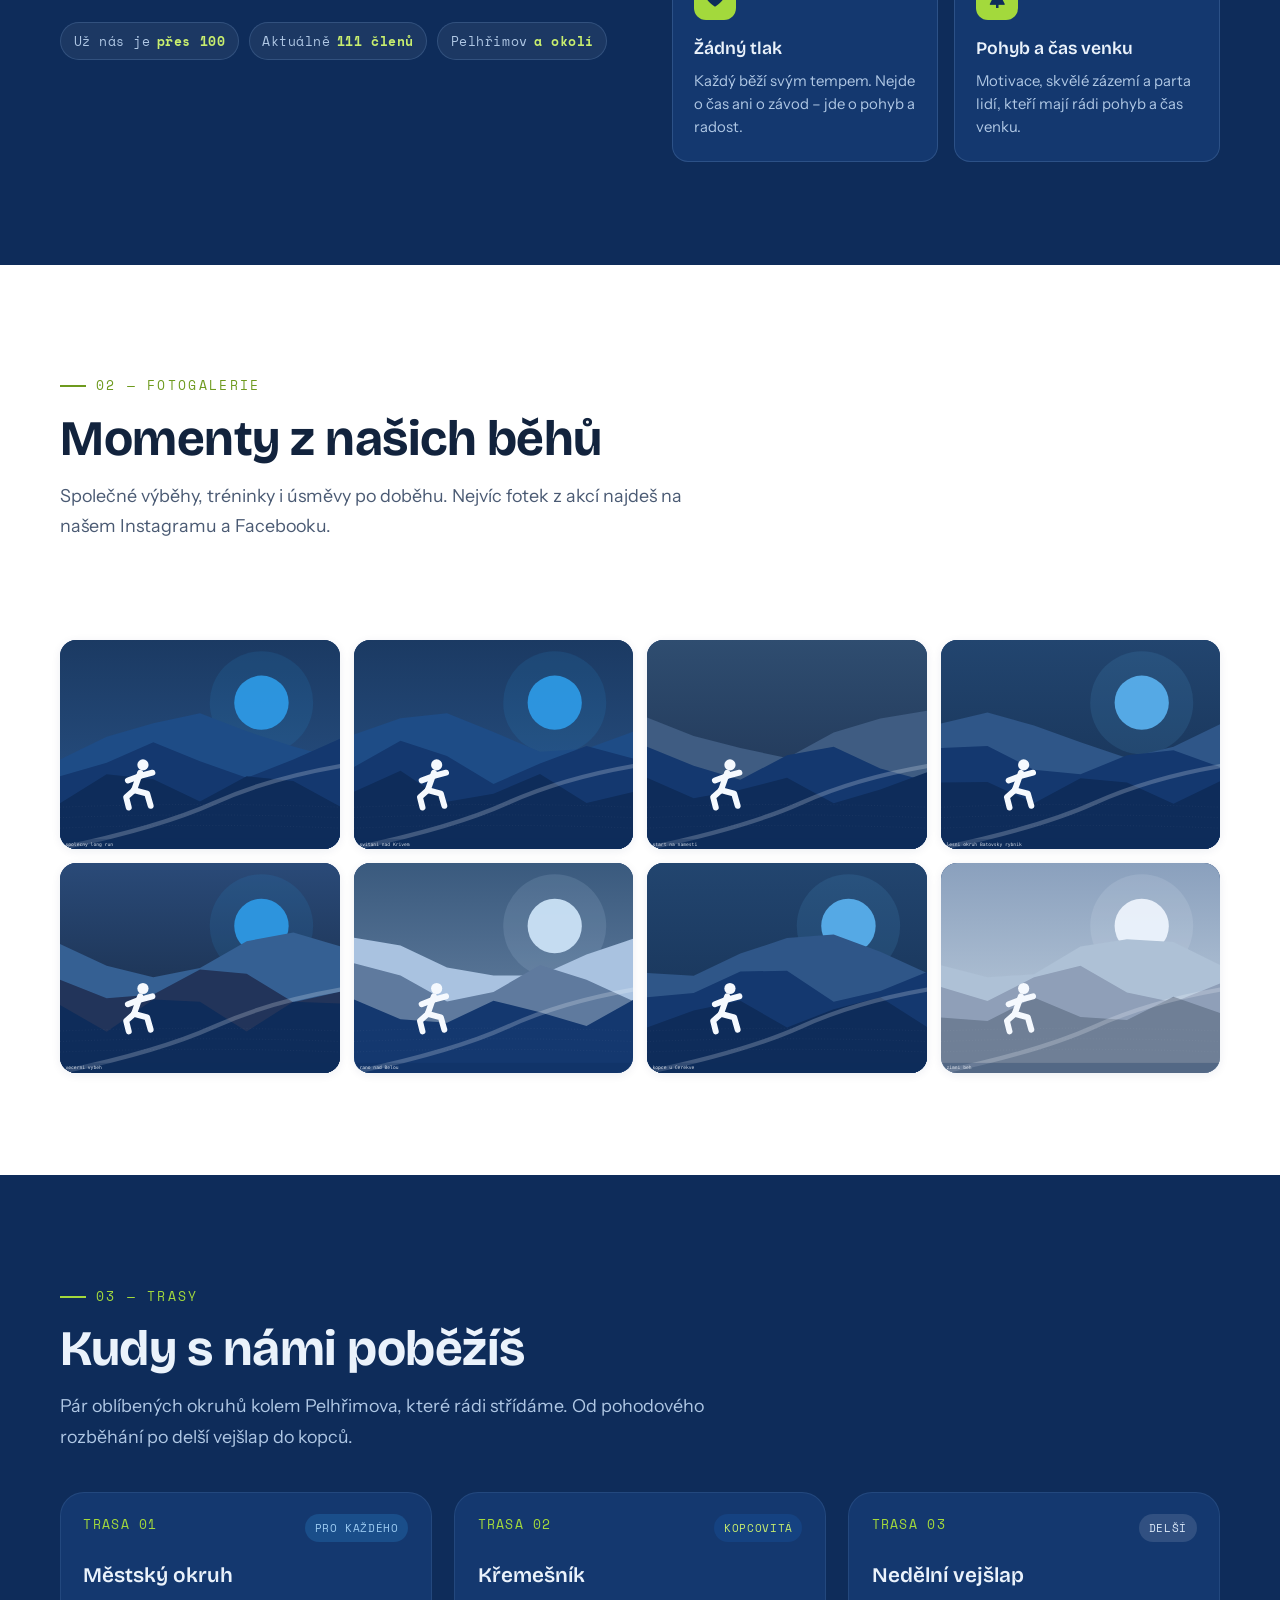
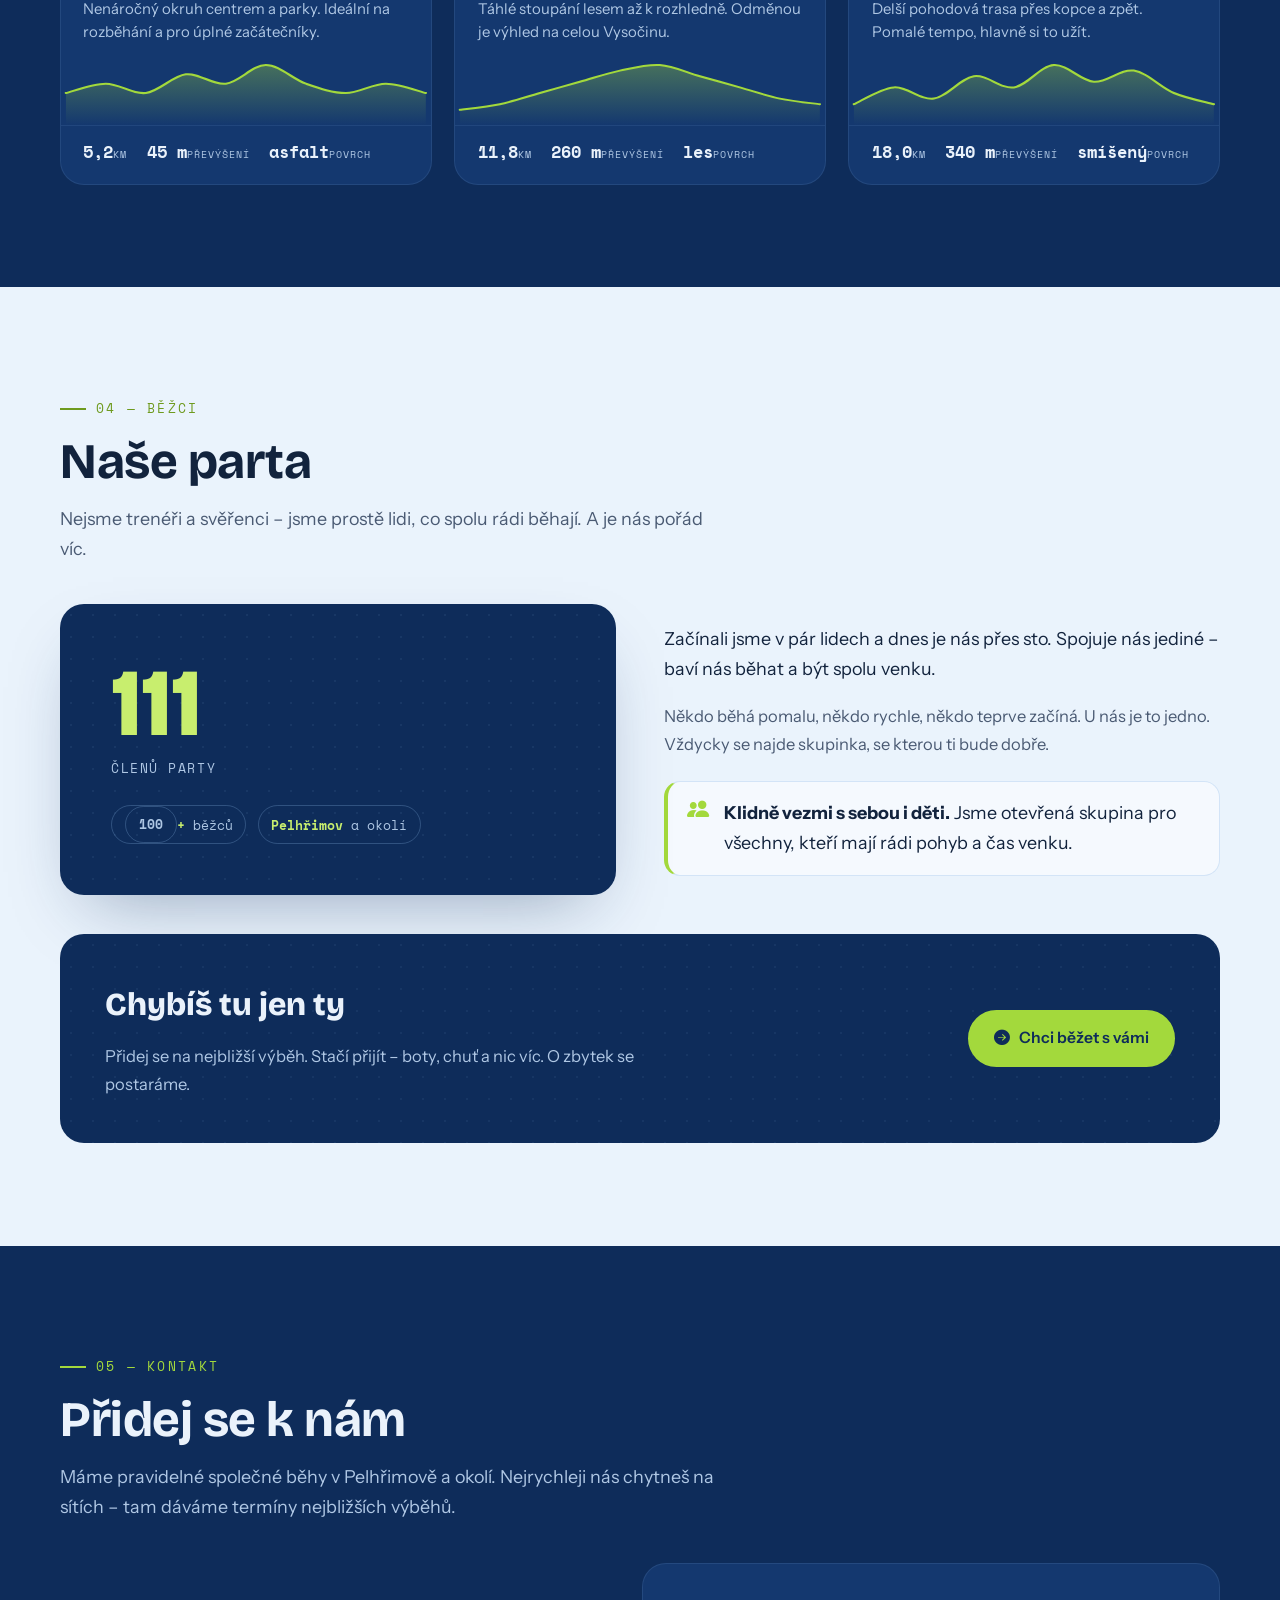
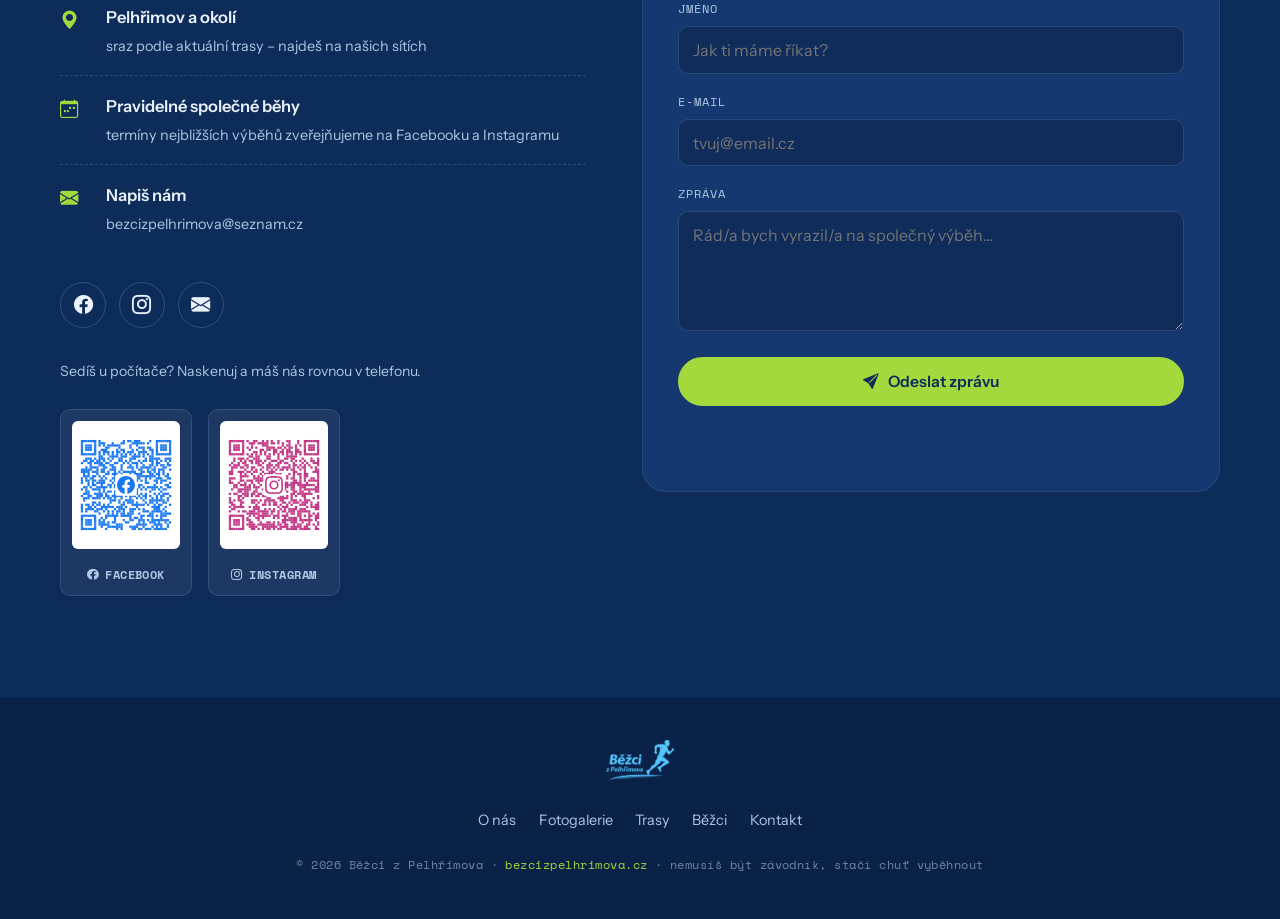
==== commit bb7ef42f: "hero optimalizace" ====
--- a/index.html
+++ b/index.html
@@ -96,26 +96,33 @@
       </nav>
 
       <div class="menu-backdrop"></div>
+
+      <div class="nav-social">
+        <a href="https://www.facebook.com/groups/4313081512346383" target="_blank" rel="noopener"
+           aria-label="Facebook – skupina Běžci z Pelhřimova"><i class="bi bi-facebook"></i></a>
+        <a href="https://www.instagram.com/bezci_z_pelhrimova/" target="_blank" rel="noopener"
+           aria-label="Instagram – @bezci_z_pelhrimova"><i class="bi bi-instagram"></i></a>
+      </div>
     </div>
   </header>
 
   <!-- ===================== HERO ===================== -->
   <section id="uvod" class="hero">
     <div class="hero-inner">
+      <p class="hero-eyebrow reveal"><span class="dot"></span> PELHŘIMOV A OKOLÍ · PRAVIDELNÉ SPOLEČNÉ BĚHY</p>
+
       <div class="hero-copy reveal">
         <a href="#uvod" class="hero-logo" aria-label="Běžci z Pelhřimova – nahoru">
           <img src="./img/logo-dark.png" width="634" height="367"
                alt="Běžci z Pelhřimova">
         </a>
-        <p class="hero-eyebrow"><span class="dot"></span> PELHŘIMOV A OKOLÍ · PRAVIDELNÉ SPOLEČNÉ BĚHY</p>
         <h1 class="hero-title">
           Nemusíš být <span class="stroke">závodník.</span><br>
           Stačí chuť <span class="accent">vyběhnout.</span>
         </h1>
         <p>
           Baví tě běh? Chceš se hýbat, poznat nové lidi a mít motivaci vyrazit ven?
-          Přidej se k běžecké partě Běžci z Pelhřimova – scházíme se na pravidelných
-          společných bězích a běháme spolu, každý svým tempem.
+          Scházíme se na pravidelných společných bězích a běháme spolu, každý svým tempem.
         </p>
         <div class="hero-actions">
           <a href="#kontakt" class="btn"><i class="bi bi-lightning-charge-fill"></i> Přidej se k nám</a>
@@ -123,23 +130,8 @@
         </div>
         <div class="hero-stats">
           <div class="hero-stat"><div class="num" data-setting="members">111</div><div class="lbl">členů party</div></div>
-          <div class="hero-stat"><div class="num"><span data-setting="members_round">100</span>+</div><div class="lbl">běžců a stále rosteme</div></div>
+          <div class="hero-stat"><div class="num">5–18 km</div><div class="lbl">trasy podle chuti</div></div>
           <div class="hero-stat"><div class="num">Pro všechny</div><div class="lbl">začátečníci i zkušení</div></div>
-        </div>
-
-        <div class="hero-qr">
-          <a class="qr-card" href="https://www.facebook.com/groups/4313081512346383"
-             target="_blank" rel="noopener">
-            <img src="./img/qr-fb.svg" width="120" height="120" loading="lazy"
-                 alt="QR kód na facebookovou skupinu Běžci z Pelhřimova">
-            <span><i class="bi bi-facebook"></i> Facebook</span>
-          </a>
-          <a class="qr-card" href="https://www.instagram.com/bezci_z_pelhrimova/"
-             target="_blank" rel="noopener">
-            <img src="./img/qr-ig.svg" width="120" height="120" loading="lazy"
-                 alt="QR kód na Instagram @bezci_z_pelhrimova">
-            <span><i class="bi bi-instagram"></i> Instagram</span>
-          </a>
         </div>
       </div>
 
@@ -319,6 +311,24 @@
             <a href="https://www.instagram.com/bezci_z_pelhrimova/" target="_blank" rel="noopener" aria-label="Instagram" title="Instagram: @bezci_z_pelhrimova"><i class="bi bi-instagram"></i></a>
             <a href="mailto:bezcizpelhrimova@seznam.cz" aria-label="E-mail" title="E-mail"><i class="bi bi-envelope-fill"></i></a>
           </div>
+
+          <div class="contact-qr">
+            <p class="qr-hint">Sedíš u počítače? Naskenuj a máš nás rovnou v telefonu.</p>
+            <div class="qr-row">
+              <a class="qr-card" href="https://www.facebook.com/groups/4313081512346383"
+                 target="_blank" rel="noopener">
+                <img src="./img/qr-fb.svg" width="120" height="120" loading="lazy"
+                     alt="QR kód na facebookovou skupinu Běžci z Pelhřimova">
+                <span><i class="bi bi-facebook"></i> Facebook</span>
+              </a>
+              <a class="qr-card" href="https://www.instagram.com/bezci_z_pelhrimova/"
+                 target="_blank" rel="noopener">
+                <img src="./img/qr-ig.svg" width="120" height="120" loading="lazy"
+                     alt="QR kód na Instagram @bezci_z_pelhrimova">
+                <span><i class="bi bi-instagram"></i> Instagram</span>
+              </a>
+            </div>
+          </div>
         </div>
 
         <form class="contact-form reveal" data-delay="2" id="contact-form" novalidate>
--- a/css/02-header-nav.css
+++ b/css/02-header-nav.css
@@ -24,7 +24,7 @@
   padding: .3rem 1.25rem;
   display: flex;
   align-items: center;
-  justify-content: center;         /* menu na střed – logo je teď v hero */
+  justify-content: space-between;   /* menu vlevo, sítě vpravo */
   gap: 1rem;
 }
 
@@ -93,9 +93,12 @@
 body.menu-open .menu-backdrop { opacity: 1; pointer-events: auto; }
 
 @media (max-width: 860px) {
-  /* navbar má justify-content:center, hamburger by tím skončil uprostřed */
+  .navbar-toggle { display: flex; }
+  /* na mobilu je menu mimo tok a ikony skryté – bez tohohle by
+     space-between nechalo hamburger viset vlevo */
   .navbar { justify-content: flex-end; }
-  .navbar-toggle { display: flex; }
+  /* sítě jsou na mobilu v Kontaktu i v hero, v liště by se tísnily */
+  .nav-social { display: none; }
   .nav-desktop {
     position: fixed;
     top: 0; right: 0;
@@ -116,3 +119,25 @@
   .nav-desktop a.nav-cta {
   color: var(--ink-text); margin: .6rem 0 0; text-align: center; }
 }
+
+/* ---- Sítě v pravém rohu lišty ---- */
+.nav-social {
+  display: flex;
+  gap: .35rem;
+  /* navbar je space-between: menu drží levý roh, tohle pravý */
+}
+.nav-social a {
+  width: 34px; height: 34px;
+  display: grid;
+  place-items: center;
+  border-radius: 50%;
+  color: var(--ink-soft);
+  font-size: 1.05rem;
+  text-decoration: none;
+  transition: background .2s var(--ease), color .2s var(--ease), transform .2s var(--ease);
+}
+.nav-social a:hover {
+  background: var(--sand);
+  color: var(--ink);
+  transform: translateY(-2px);
+}
--- a/css/03-hero.css
+++ b/css/03-hero.css
@@ -36,6 +36,8 @@
   margin: 0 auto;
   display: grid;
   grid-template-columns: 0.95fr 1.15fr;   /* pravá část je větší */
+  /* první řádek = eyebrow přes celou šířku, druhý = text + novinky */
+  grid-template-rows: auto 1fr;
   /* stretch, ne center: panel novinek se tím roztáhne na výšku hera
      a text vlevo začíná nahoře, ne uprostřed */
   align-items: stretch;
@@ -55,6 +57,9 @@
 
 /* ---- Text (tmavě modrý – čitelný na světlém pozadí) ---- */
 .hero-eyebrow {
+  grid-column: 1 / -1;      /* přes levou i pravou část */
+  justify-self: center;
+  margin-bottom: clamp(1rem, 2.5vh, 2rem);
   display: inline-flex;
   align-items: center;
   gap: .6rem;
@@ -343,62 +348,15 @@
   flex-direction: column;
   width: 100%;
   /* 72px hlavička + odsazení hera; přes tohle panel nesmí přerůst */
-  max-height: calc(100svh - 72px - clamp(5rem, 10vw, 7.5rem));
+  max-height: calc(100svh - 72px - clamp(8rem, 14vw, 11rem));
 }
 .news-head { flex: 0 0 auto; }
-
-/* =========================================================
-   QR kódy pod textem
-   ========================================================= */
-.hero-qr {
-  display: flex;
-  justify-content: center;
-  gap: 1.4rem;
-  margin-top: 2rem;
-  flex-wrap: wrap;
-}
-.qr-card {
-  display: flex;
-  flex-direction: column;
-  align-items: center;
-  gap: .5rem;
-  padding: .7rem .7rem .6rem;
-  background: rgba(255, 255, 255, .78);
-  border: 1px solid var(--line-soft);
-  border-radius: var(--r-sm);
-  text-decoration: none;
-  transition: transform .25s var(--ease), box-shadow .25s var(--ease);
-}
-.qr-card:hover {
-  transform: translateY(-3px);
-  box-shadow: var(--sh);
-}
-.qr-card img {
-  /* bílý podklad je součást QR: čtečka potřebuje kontrast a klidovou zónu */
-  width: 150px;
-  height: 150px;
-  display: block;
-  background: #fff;
-  border-radius: 6px;
-}
-.qr-card span {
-  display: inline-flex;
-  align-items: center;
-  gap: .35rem;
-  font-family: var(--font-data);
-  font-size: .74rem;
-  font-weight: 700;
-  letter-spacing: .04em;
-  text-transform: uppercase;
-  color: var(--ink);
-}
 
 @media (max-width: 860px) {
   /* na mobilu je hero jednosloupcové a nenatahuje se – panel novinek
      by se neměl do čeho roztáhnout, tak mu vrátíme pevný strop */
   .news-list { max-height: 60vh; }
   .hero-copy { padding-top: 0; }
-  .qr-card img { width: 118px; height: 118px; }
 }
 
 /* =========================================================
--- a/css/08-contact.css
+++ b/css/08-contact.css
@@ -163,3 +163,58 @@
   height: 1px;
   overflow: hidden;
 }
+
+/* =========================================================
+   QR kódy v Kontaktu
+   ---------------------------------------------------------
+   Přesunuté z hero. Tady dávají smysl: kdo je na téhle sekci,
+   hledá způsob, jak se ozvat. Míří na případ "sedím u počítače
+   a chci si je přidat do telefonu" – jinak stačí kliknout
+   na ikony sítí nad nimi.
+   ========================================================= */
+.contact-qr { margin-top: 2rem; }
+.qr-hint {
+  margin: 0 0 .9rem;
+  font-size: .88rem;
+  color: var(--paper-soft);
+}
+.qr-row {
+  display: flex;
+  gap: 1rem;
+  flex-wrap: wrap;
+}
+.qr-card {
+  display: flex;
+  flex-direction: column;
+  align-items: center;
+  gap: .5rem;
+  padding: .7rem .7rem .6rem;
+  background: rgba(255, 255, 255, .06);
+  border: 1px solid rgba(127, 168, 216, .22);
+  border-radius: var(--r-sm);
+  text-decoration: none;
+  transition: transform .25s var(--ease), border-color .25s var(--ease);
+}
+.qr-card:hover {
+  transform: translateY(-3px);
+  border-color: var(--amber);
+}
+.qr-card img {
+  /* bílý podklad je součást QR – čtečka potřebuje kontrast a klidovou zónu */
+  width: 128px;
+  height: 128px;
+  display: block;
+  background: #fff;
+  border-radius: 6px;
+}
+.qr-card span {
+  display: inline-flex;
+  align-items: center;
+  gap: .35rem;
+  font-family: var(--font-data);
+  font-size: .72rem;
+  font-weight: 700;
+  letter-spacing: .04em;
+  text-transform: uppercase;
+  color: var(--paper-soft);
+}
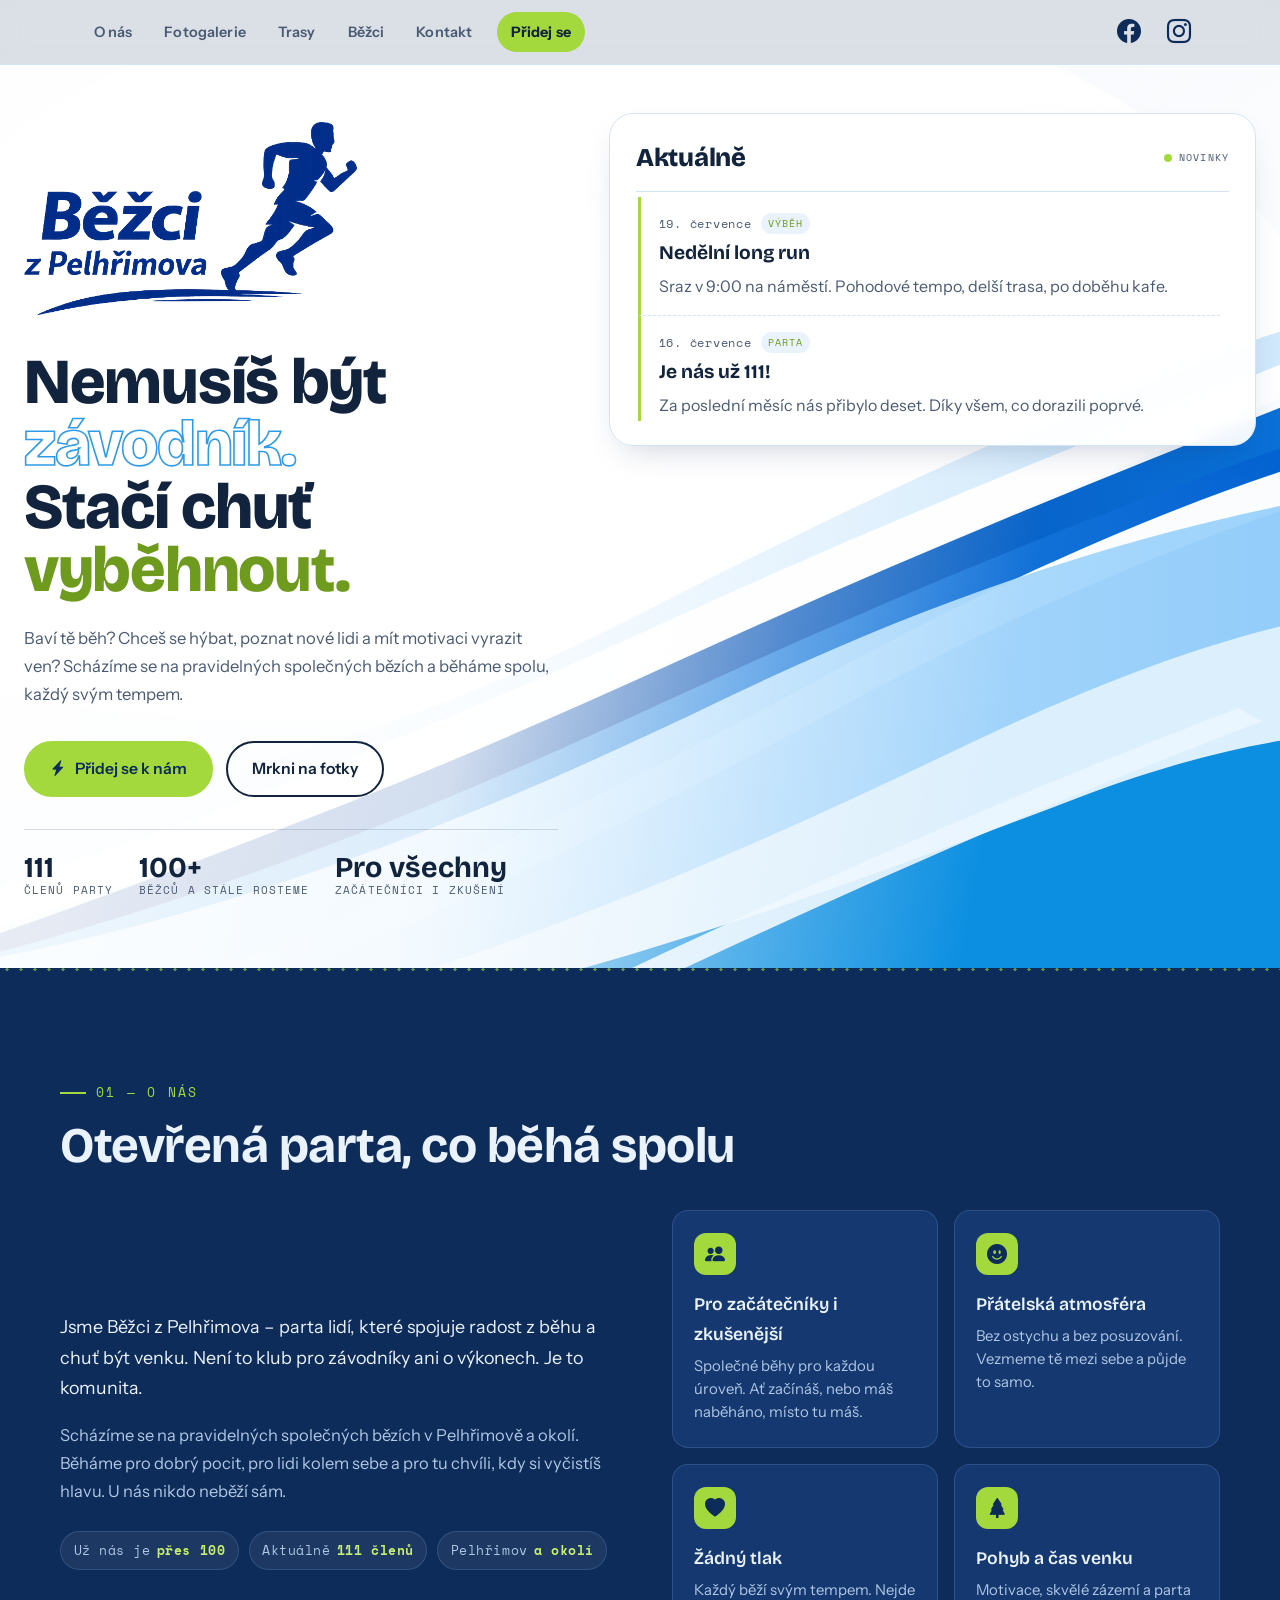
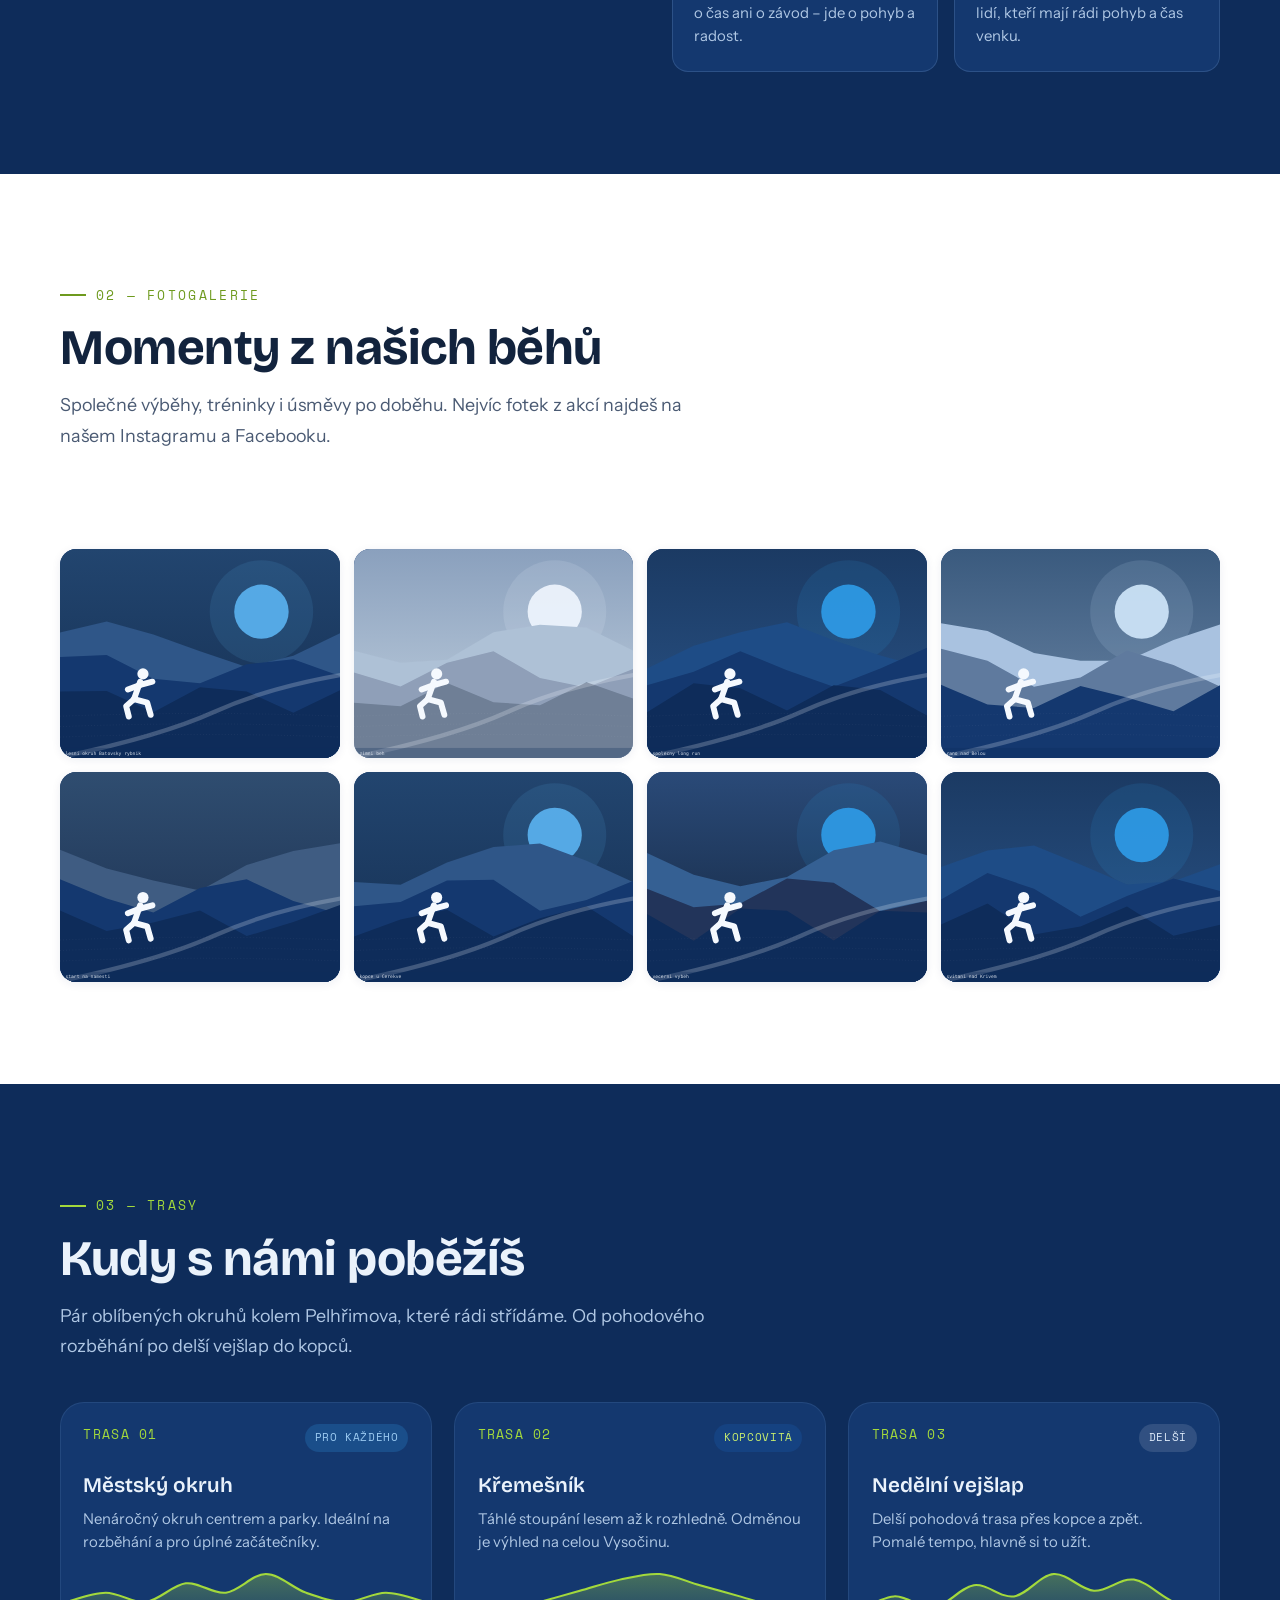
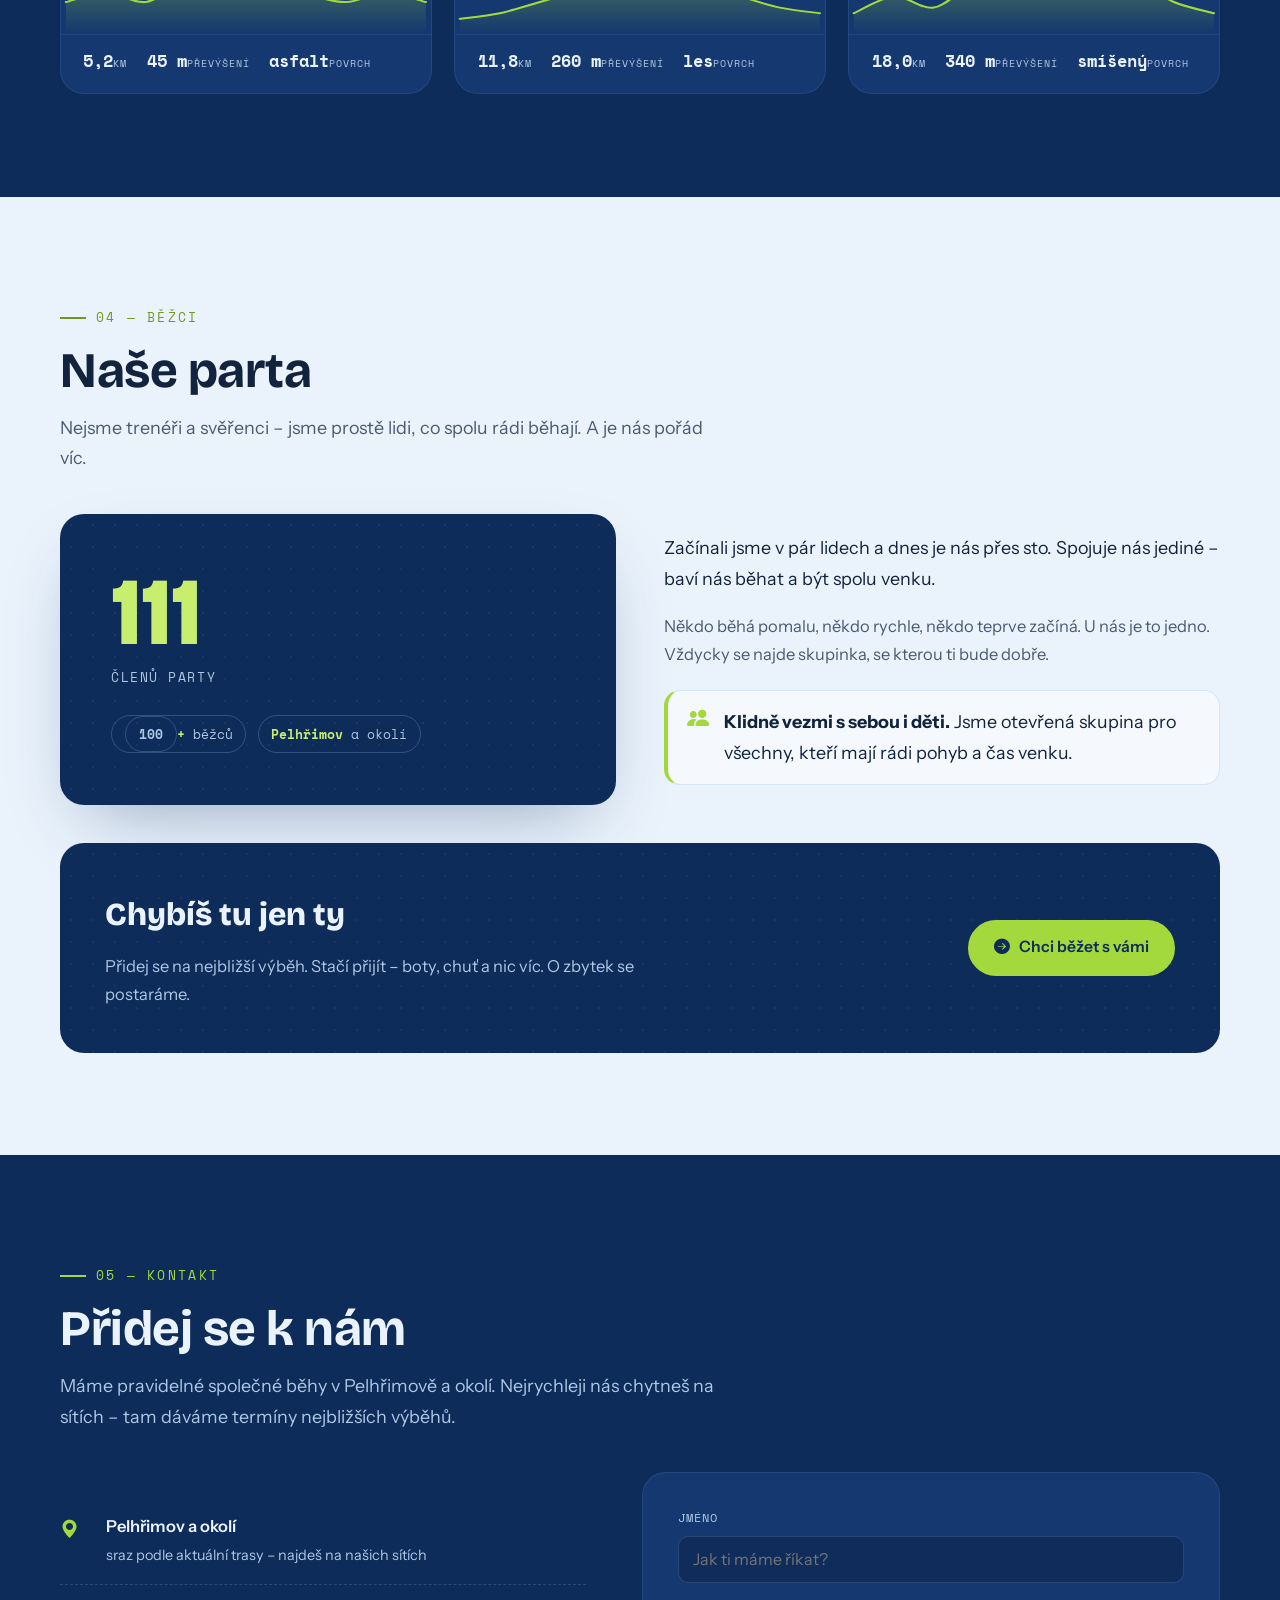
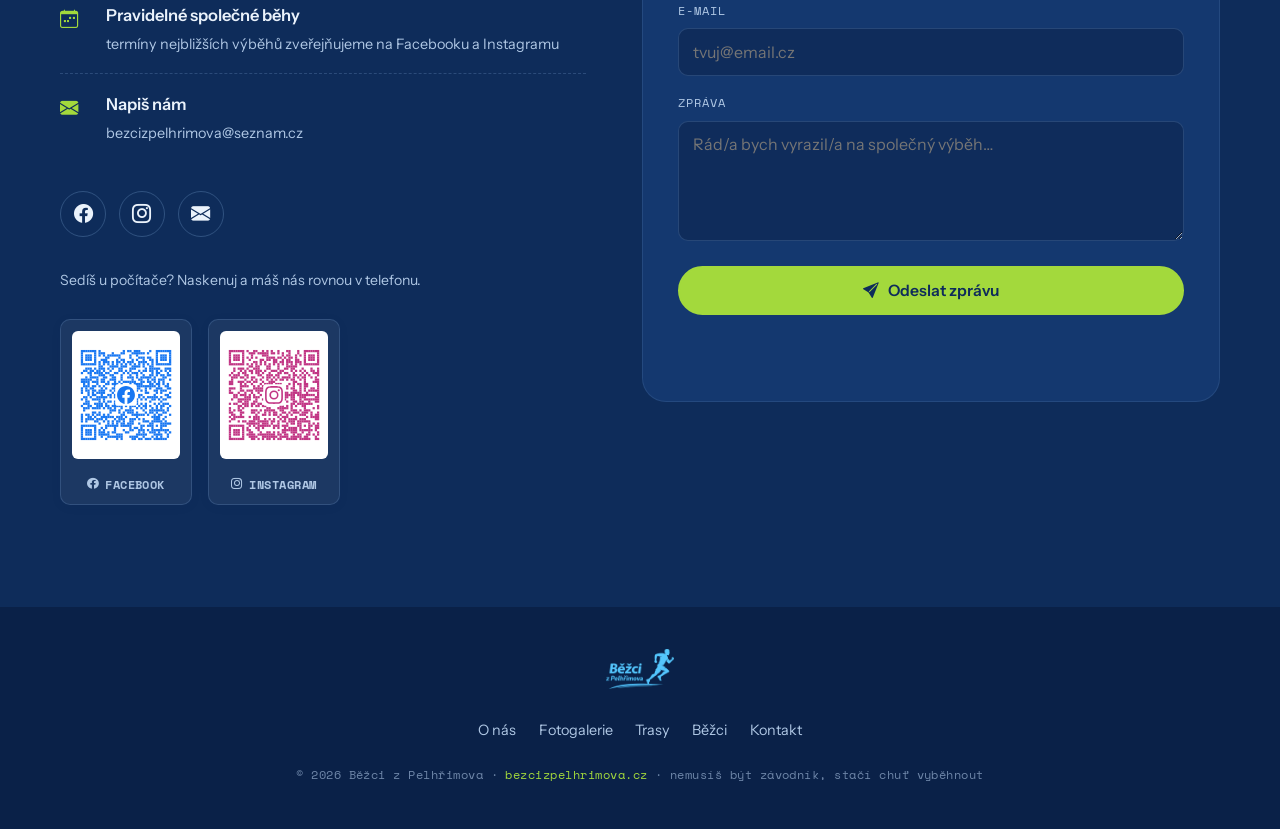
==== commit 87fe445c: "hero sekce optimalizace" ====
--- a/index.html
+++ b/index.html
@@ -109,8 +109,6 @@
   <!-- ===================== HERO ===================== -->
   <section id="uvod" class="hero">
     <div class="hero-inner">
-      <p class="hero-eyebrow reveal"><span class="dot"></span> PELHŘIMOV A OKOLÍ · PRAVIDELNÉ SPOLEČNÉ BĚHY</p>
-
       <div class="hero-copy reveal">
         <a href="#uvod" class="hero-logo" aria-label="Běžci z Pelhřimova – nahoru">
           <img src="./img/logo-dark.png" width="634" height="367"
@@ -130,7 +128,7 @@
         </div>
         <div class="hero-stats">
           <div class="hero-stat"><div class="num" data-setting="members">111</div><div class="lbl">členů party</div></div>
-          <div class="hero-stat"><div class="num">5–18 km</div><div class="lbl">trasy podle chuti</div></div>
+          <div class="hero-stat"><div class="num"><span data-setting="members_round">100</span>+</div><div class="lbl">běžců a stále rosteme</div></div>
           <div class="hero-stat"><div class="num">Pro všechny</div><div class="lbl">začátečníci i zkušení</div></div>
         </div>
       </div>
--- a/css/02-header-nav.css
+++ b/css/02-header-nav.css
@@ -123,16 +123,16 @@
 /* ---- Sítě v pravém rohu lišty ---- */
 .nav-social {
   display: flex;
-  gap: .35rem;
+  gap: .5rem;
   /* navbar je space-between: menu drží levý roh, tohle pravý */
 }
 .nav-social a {
-  width: 34px; height: 34px;
+  width: 42px; height: 42px;
   display: grid;
   place-items: center;
   border-radius: 50%;
-  color: var(--ink-soft);
-  font-size: 1.05rem;
+  color: var(--ink);
+  font-size: 1.5rem;
   text-decoration: none;
   transition: background .2s var(--ease), color .2s var(--ease), transform .2s var(--ease);
 }
--- a/css/03-hero.css
+++ b/css/03-hero.css
@@ -36,8 +36,6 @@
   margin: 0 auto;
   display: grid;
   grid-template-columns: 0.95fr 1.15fr;   /* pravá část je větší */
-  /* první řádek = eyebrow přes celou šířku, druhý = text + novinky */
-  grid-template-rows: auto 1fr;
   /* stretch, ne center: panel novinek se tím roztáhne na výšku hera
      a text vlevo začíná nahoře, ne uprostřed */
   align-items: stretch;
@@ -52,26 +50,10 @@
   display: flex;
   flex-direction: column;
   justify-content: flex-start;
-  padding-top: clamp(1rem, 3vh, 2.5rem);
+  padding-top: clamp(0rem, 1vh, .6rem);
 }
 
 /* ---- Text (tmavě modrý – čitelný na světlém pozadí) ---- */
-.hero-eyebrow {
-  grid-column: 1 / -1;      /* přes levou i pravou část */
-  justify-self: center;
-  margin-bottom: clamp(1rem, 2.5vh, 2rem);
-  display: inline-flex;
-  align-items: center;
-  gap: .6rem;
-  font-family: var(--font-data);
-  font-size: .82rem;
-  letter-spacing: .16em;
-  text-transform: uppercase;
-  color: var(--amber-deep);
-  margin: 0 0 1.3rem;
-}
-.hero-eyebrow .dot { width: 8px; height: 8px; border-radius: 50%; background: var(--amber); }
-
 .hero-title {
   font-family: var(--font-display);
   font-weight: 800;
@@ -348,7 +330,7 @@
   flex-direction: column;
   width: 100%;
   /* 72px hlavička + odsazení hera; přes tohle panel nesmí přerůst */
-  max-height: calc(100svh - 72px - clamp(8rem, 14vw, 11rem));
+  max-height: calc(100svh - 72px - clamp(5rem, 10vw, 7.5rem));
 }
 .news-head { flex: 0 0 auto; }
 
@@ -374,7 +356,7 @@
   display: block;
   align-self: flex-start;   /* jinak by ho flex-column roztáhl na celý sloupec */
   width: clamp(13rem, 26vw, 21rem);
-  margin-bottom: clamp(.6rem, 1.6vh, 1.4rem);
+  margin-bottom: clamp(1.5rem, 4vh, 3rem);
   transition: transform .3s var(--ease);
 }
 .hero-logo:hover { transform: translateY(-2px); }
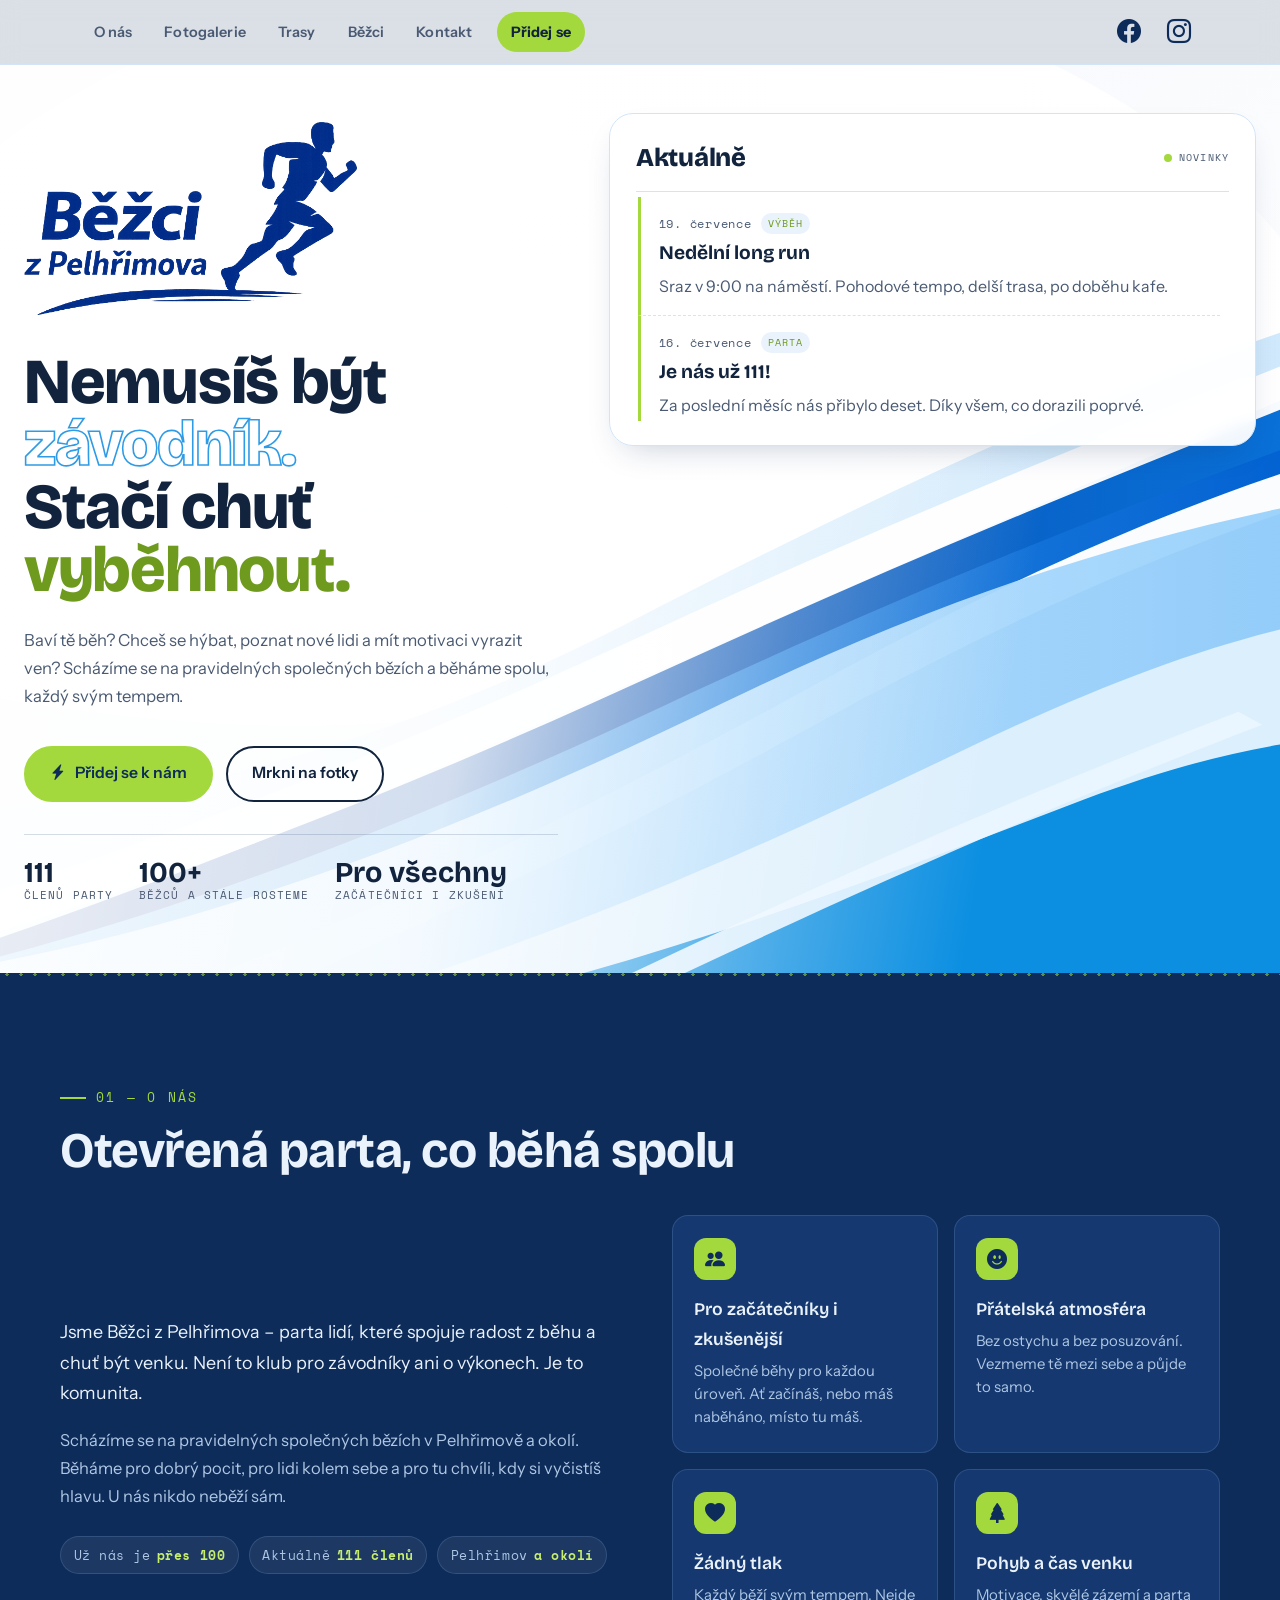
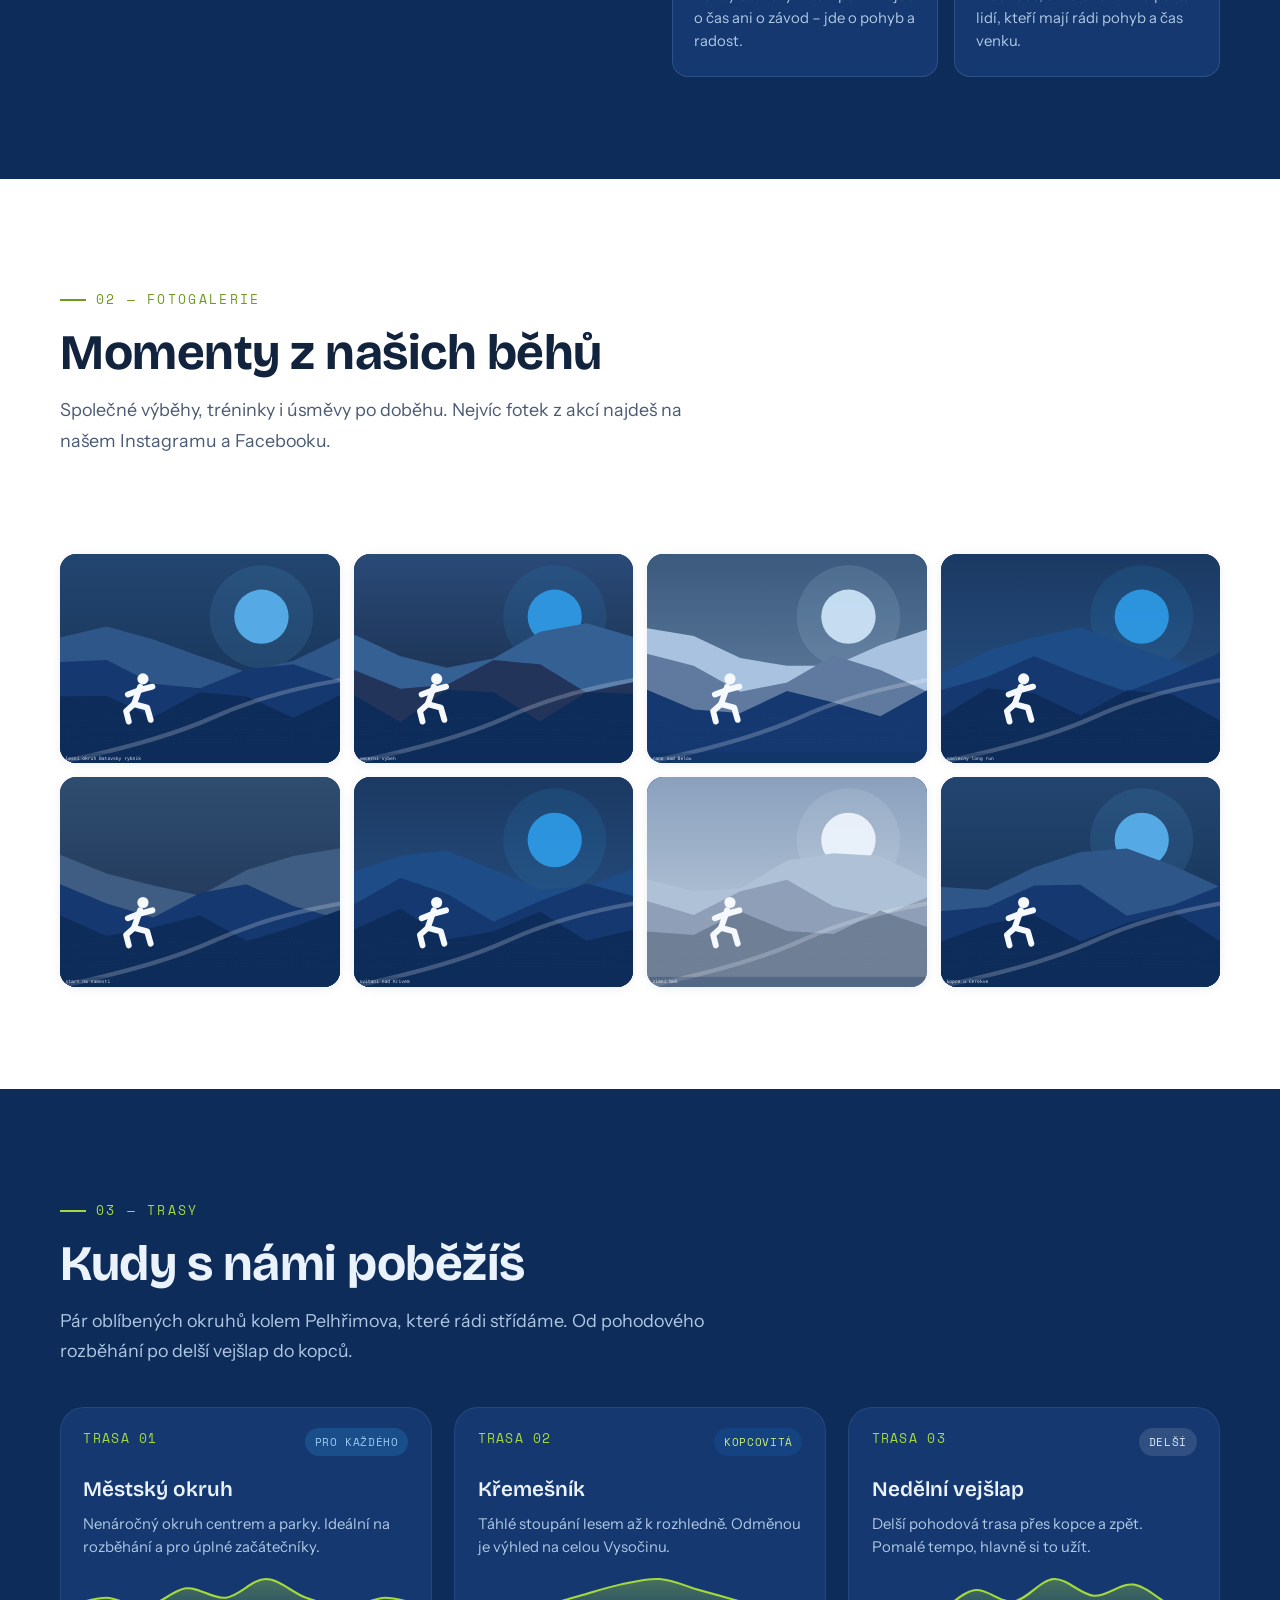
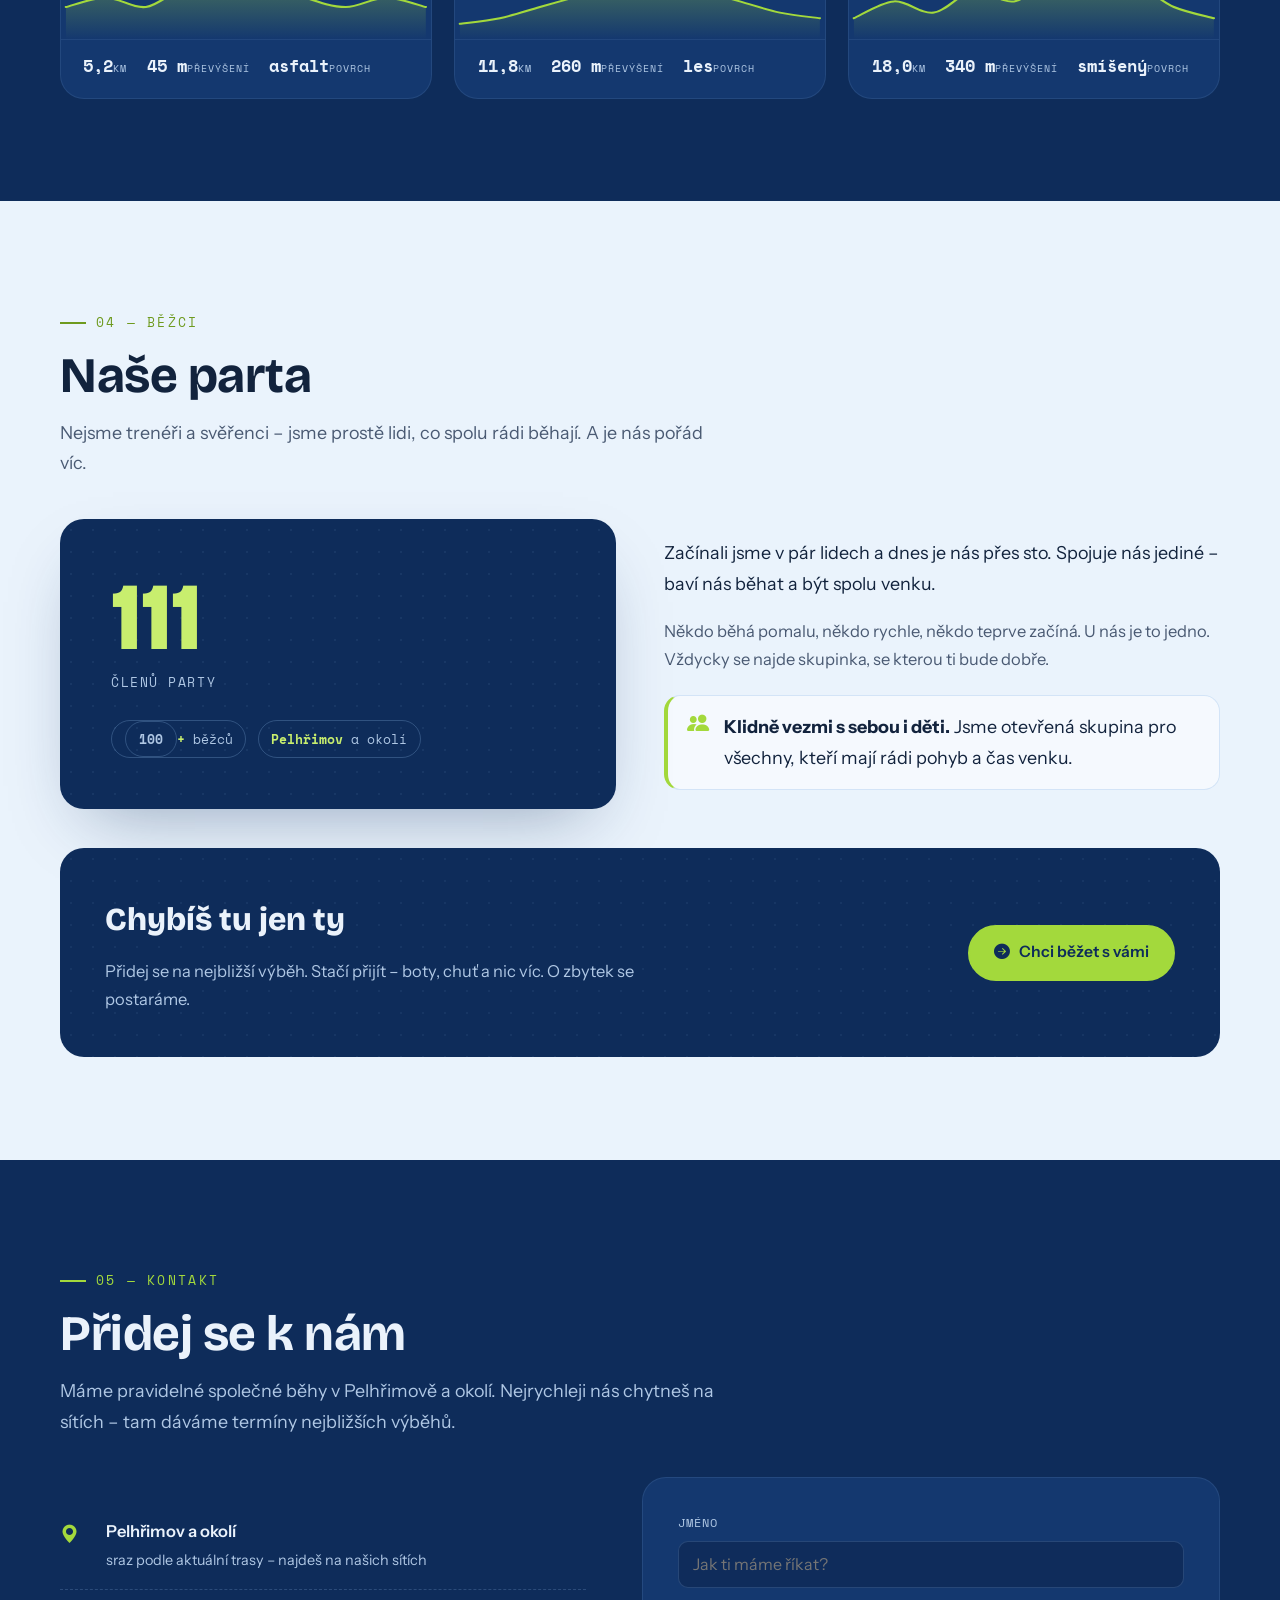
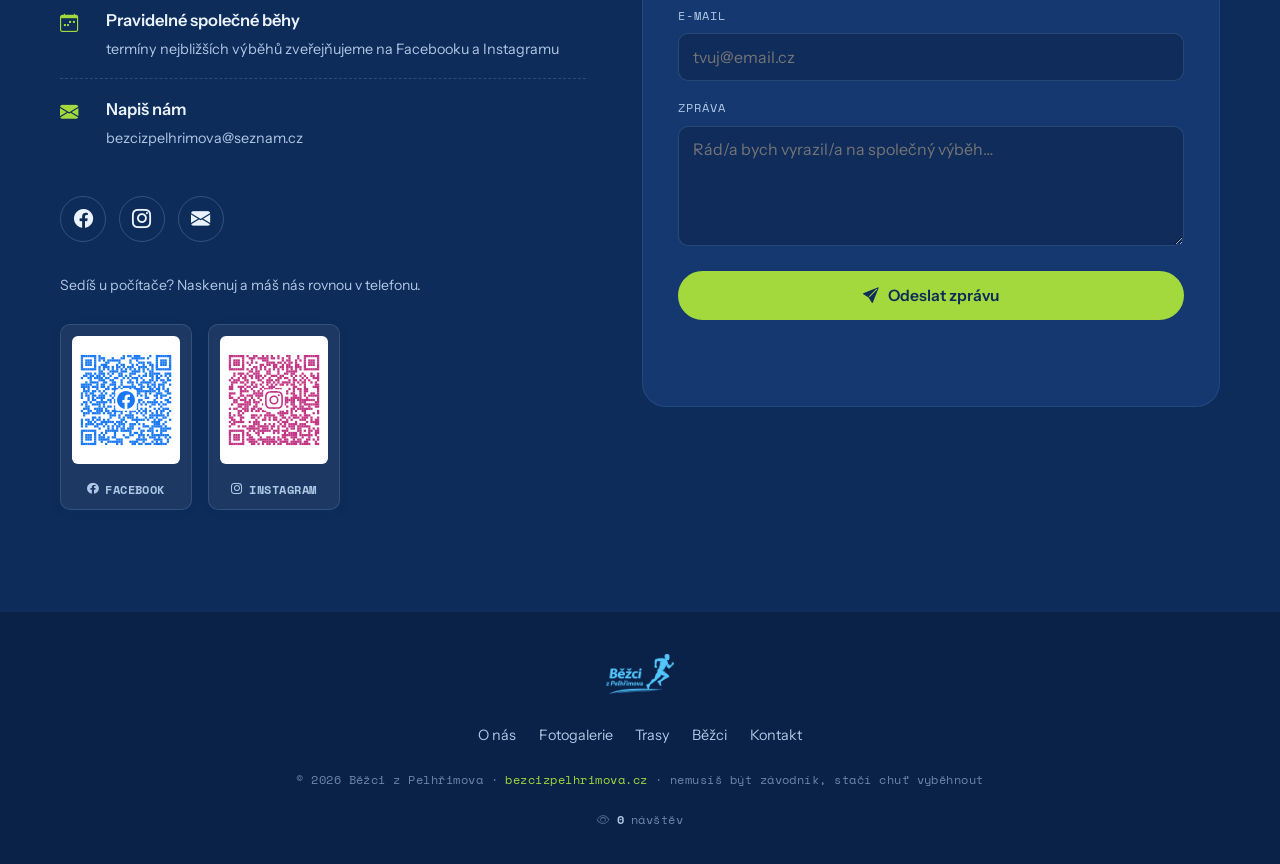
==== commit d8a7162a: "trasy mapy.cz, počitadlo, sponzoři" ====
--- a/index.html
+++ b/index.html
@@ -126,6 +126,13 @@
           <a href="#kontakt" class="btn"><i class="bi bi-lightning-charge-fill"></i> Přidej se k nám</a>
           <a href="#fotogalerie" class="btn btn--ghost"><span class="btn-label">Mrkni na fotky</span></a>
         </div>
+        <div class="hero-sponsors" id="hero-sponsors" hidden>
+          <p class="sponsors-title">Sponzoři</p>
+          <div class="sponsors-viewport">
+            <div class="sponsors-track" id="sponsors-track"></div>
+          </div>
+        </div>
+
         <div class="hero-stats">
           <div class="hero-stat"><div class="num" data-setting="members">111</div><div class="lbl">členů party</div></div>
           <div class="hero-stat"><div class="num"><span data-setting="members_round">100</span>+</div><div class="lbl">běžců a stále rosteme</div></div>
@@ -373,6 +380,11 @@
       <a href="https://bezcizpelhrimova.cz">bezcizpelhrimova.cz</a> ·
       nemusíš být závodník, stačí chuť vyběhnout
     </p>
+    <!-- hidden, dokud se číslo nenačte – ať v patičce nesvítí prázdné místo -->
+    <p class="visits" id="visits" hidden>
+      <i class="bi bi-eye"></i>
+      <span id="visit-count">0</span> <span class="visits-word">návštěv</span>
+    </p>
   </footer>
 
   <!-- ===================== BANNER PŘES CELOU STRÁNKU ===================== -->
--- a/css/03-hero.css
+++ b/css/03-hero.css
@@ -49,6 +49,9 @@
   /* text drží u horního okraje, pod ním zbude místo na QR kódy */
   display: flex;
   flex-direction: column;
+  /* Prvky drží u sebe podle vlastních rozestupů. Zbylou výšku
+     NErozdělujeme mezi ně (space-between je od sebe odtrhne) –
+     sebere ji odsazení pod statistikami. */
   justify-content: flex-start;
   padding-top: clamp(0rem, 1vh, .6rem);
 }
@@ -60,7 +63,7 @@
   font-size: clamp(2.4rem, 5.2vw, 4rem);
   line-height: 0.98;
   letter-spacing: -0.02em;
-  margin: 0 0 1.4rem;
+  margin: 0 0 1.5rem;
   color: var(--ink-text);
 }
 .hero-title .accent { color: var(--amber-deep); }
@@ -73,7 +76,7 @@
 .hero-copy p {
   font-size: clamp(1rem, 1.3vw, 1.1rem);
   color: var(--ink-soft);
-  margin: 0 0 2rem;
+  margin: 0 0 2.2rem;
 }
 
 .hero-actions { display: flex; flex-wrap: wrap; gap: .8rem; margin-bottom: 2rem; }
@@ -87,7 +90,10 @@
   display: flex;
   flex-wrap: wrap;
   gap: 1.6rem;
-  padding-top: 1.4rem;
+  /* jediné místo, kde se zbylá výška sbírá – statistiky tím sjedou
+     dolů, ale text nad nimi zůstane pohromadě */
+  margin-top: auto;
+  padding-top: clamp(1.4rem, 2.5vh, 2rem);
   border-top: 1px solid rgba(14,44,90,.16);
 }
 .hero-stat { line-height: 1.1; }
@@ -225,7 +231,36 @@
       rgba(255,255,255,0) 100%);
   }
   .hero-inner { grid-template-columns: 1fr; gap: 2.2rem; }
-  .hero-side { order: 2; }         /* na mobilu text první, pak mapa + novinky */
+  .hero-side { order: 2; }         /* na mobilu text první, pak novinky */
+
+  /* Levý sloupec na mobilu: všechno na střed. Logo vlevo a text vlevo
+     v úzkém sloupci působí useknutě – na střed to drží pohromadě. */
+  .hero-copy {
+    align-items: center;
+    text-align: center;
+    padding-top: 0;
+    max-width: none;
+  }
+  .hero-logo { align-self: center; }
+
+  /* nadpis na úzké obrazovce nesmí přetéct */
+  .hero-title { font-size: clamp(2.1rem, 9vw, 3rem); }
+
+  /* zalomení psané pro desktop tady jen tříští řádky */
+  .hero-title br { display: none; }
+
+  .hero-copy p { max-width: 32rem; }
+
+  .hero-actions { justify-content: center; }
+  /* tlačítka přes celou šířku – na úzkém displeji se palcem trefí líp */
+  .hero-actions .btn { flex: 1 1 14rem; justify-content: center; }
+
+  .hero-stats {
+    justify-content: center;
+    gap: 1.2rem 1.8rem;
+    margin-top: 0;               /* mobilní hero se nenatahuje, auto by nic nedělalo */
+  }
+  .hero-stat { text-align: center; }
 }
 
 /* ---- Banner u novinky ---- */
@@ -373,5 +408,80 @@
 }
 
 @media (max-width: 860px) {
-  .hero-logo { width: min(15rem, 60%); }
-}
+  .hero-logo { width: min(17rem, 72%); }
+}
+
+/* =========================================================
+   Pás sponzorů v hero
+   ---------------------------------------------------------
+   Sedí v mezeře mezi tlačítky a statistikami. Když sponzor
+   žádný není, blok je hidden a mezera zůstane, jak byla.
+   ========================================================= */
+.hero-sponsors { margin: 0 0 1.6rem; }
+
+.sponsors-title {
+  margin: 0 0 .7rem;
+  font-family: var(--font-data);
+  font-size: .7rem;
+  letter-spacing: .16em;
+  text-transform: uppercase;
+  color: var(--ink-soft);
+}
+
+.sponsors-viewport {
+  overflow: hidden;
+  /* okraje rozmlžíme, ať loga nevyjíždějí useknutá */
+  -webkit-mask-image: linear-gradient(90deg, transparent, #000 4%, #000 96%, transparent);
+  mask-image: linear-gradient(90deg, transparent, #000 4%, #000 96%, transparent);
+}
+
+.sponsors-track {
+  display: flex;
+  align-items: center;
+  gap: 1.8rem;
+  width: max-content;   /* bez tohohle by se pás smrskl na šířku rodiče */
+}
+
+/* Rozjede se, jen když sponsors.js zjistí, že se loga nevejdou.
+   translateX(-50%) funguje proto, že obsah je v tu chvíli zdvojený. */
+.sponsors-track.is-rolling {
+  animation: sponsorRoll var(--roll-time, 20s) linear infinite;
+}
+.sponsors-viewport:hover .sponsors-track.is-rolling { animation-play-state: paused; }
+
+@keyframes sponsorRoll {
+  from { transform: translateX(0); }
+  to   { transform: translateX(-50%); }
+}
+
+.sponsor {
+  flex: 0 0 auto;
+  display: grid;
+  place-items: center;
+  text-decoration: none;
+}
+.sponsor img {
+  height: 42px;
+  width: auto;
+  max-width: 130px;
+  object-fit: contain;
+  display: block;
+  /* loga sponzorů mají kdejakou barvu – odšednutí je srovná
+     do jedné roviny, na hover se rozsvítí do původní */
+  filter: grayscale(1);
+  opacity: .62;
+  transition: filter .25s var(--ease), opacity .25s var(--ease);
+}
+.sponsor:hover img { filter: none; opacity: 1; }
+
+/* Kdo má vypnuté animace, nechce ani tenhle posun. */
+@media (prefers-reduced-motion: reduce) {
+  .sponsors-track.is-rolling { animation: none; }
+  .sponsors-viewport { overflow-x: auto; }
+}
+
+@media (max-width: 860px) {
+  .hero-sponsors { width: 100%; }
+  .sponsors-title { text-align: center; }
+  .sponsor img { height: 34px; max-width: 104px; }
+}
--- a/css/05-gallery.css
+++ b/css/05-gallery.css
@@ -91,19 +91,19 @@
    viz @media níže. */
 .gallery-item .alb-badge {
   position: absolute;
-  top: .55rem;
-  left: .55rem;
+  top: .45rem;
+  left: .45rem;
   z-index: 2;
-  max-width: calc(100% - 1.1rem);
-  padding: .22rem .6rem;
+  max-width: calc(100% - .9rem);
+  padding: .14rem .45rem;
   border-radius: 999px;
-  background: rgba(10, 33, 72, .82);
+  background: rgba(10, 33, 72, .55);
   -webkit-backdrop-filter: blur(4px);
   backdrop-filter: blur(4px);
-  color: var(--amber);
-  font-size: .72rem;
-  font-weight: 700;
-  letter-spacing: .02em;
+  color: rgba(234, 242, 251, .92);
+  font-size: .6rem;
+  font-weight: 600;
+  letter-spacing: .01em;
   white-space: nowrap;
   overflow: hidden;
   text-overflow: ellipsis;
@@ -119,8 +119,10 @@
 }
 
 /* Dotykové displeje hover neumí – ať odznak není nedostupný. */
+/* Bez hoveru musí odznak svítit trvale, jinak by byl nedostupný –
+   ale právě proto je na mobilu nejvíc vidět, tak ho ztlumíme. */
 @media (hover: none) {
-  .gallery-item .alb-badge { opacity: 1; transform: none; }
+  .gallery-item .alb-badge { opacity: .8; transform: none; }
 }
 
 /* Mřížka se rolováním – strop výšky nastavuje gallery.js podle toho,
--- a/css/06-routes.css
+++ b/css/06-routes.css
@@ -88,3 +88,18 @@
 
 @media (max-width: 900px) { .routes-grid { grid-template-columns: 1fr 1fr; } }
 @media (max-width: 620px) { .routes-grid { grid-template-columns: 1fr; } }
+
+/* Vložená mapa z Mapy.cz – nahrazuje kreslený profil tam, kde je vyplněná.
+   Načítá se až při dorolování (loading="lazy" v routes.js), takže tři karty
+   nezdrží start stránky třemi cizími iframy. */
+.route-map {
+  aspect-ratio: 16 / 10;
+  background: rgba(255, 255, 255, .04);
+  overflow: hidden;
+}
+.route-map iframe {
+  width: 100%;
+  height: 100%;
+  display: block;
+  border: 0;
+}
--- a/css/08-contact.css
+++ b/css/08-contact.css
@@ -218,3 +218,17 @@
   text-transform: uppercase;
   color: var(--paper-soft);
 }
+
+/* Počítadlo návštěv v patičce */
+.site-footer .visits {
+  display: inline-flex;
+  align-items: center;
+  gap: .4rem;
+  margin: .5rem 0 0;
+  font-family: var(--font-data);
+  font-size: .74rem;
+  letter-spacing: .04em;
+  color: #6E86A8;
+}
+.site-footer .visits i { font-size: .8rem; opacity: .7; }
+.site-footer .visits #visit-count { color: var(--paper-soft); font-weight: 700; }
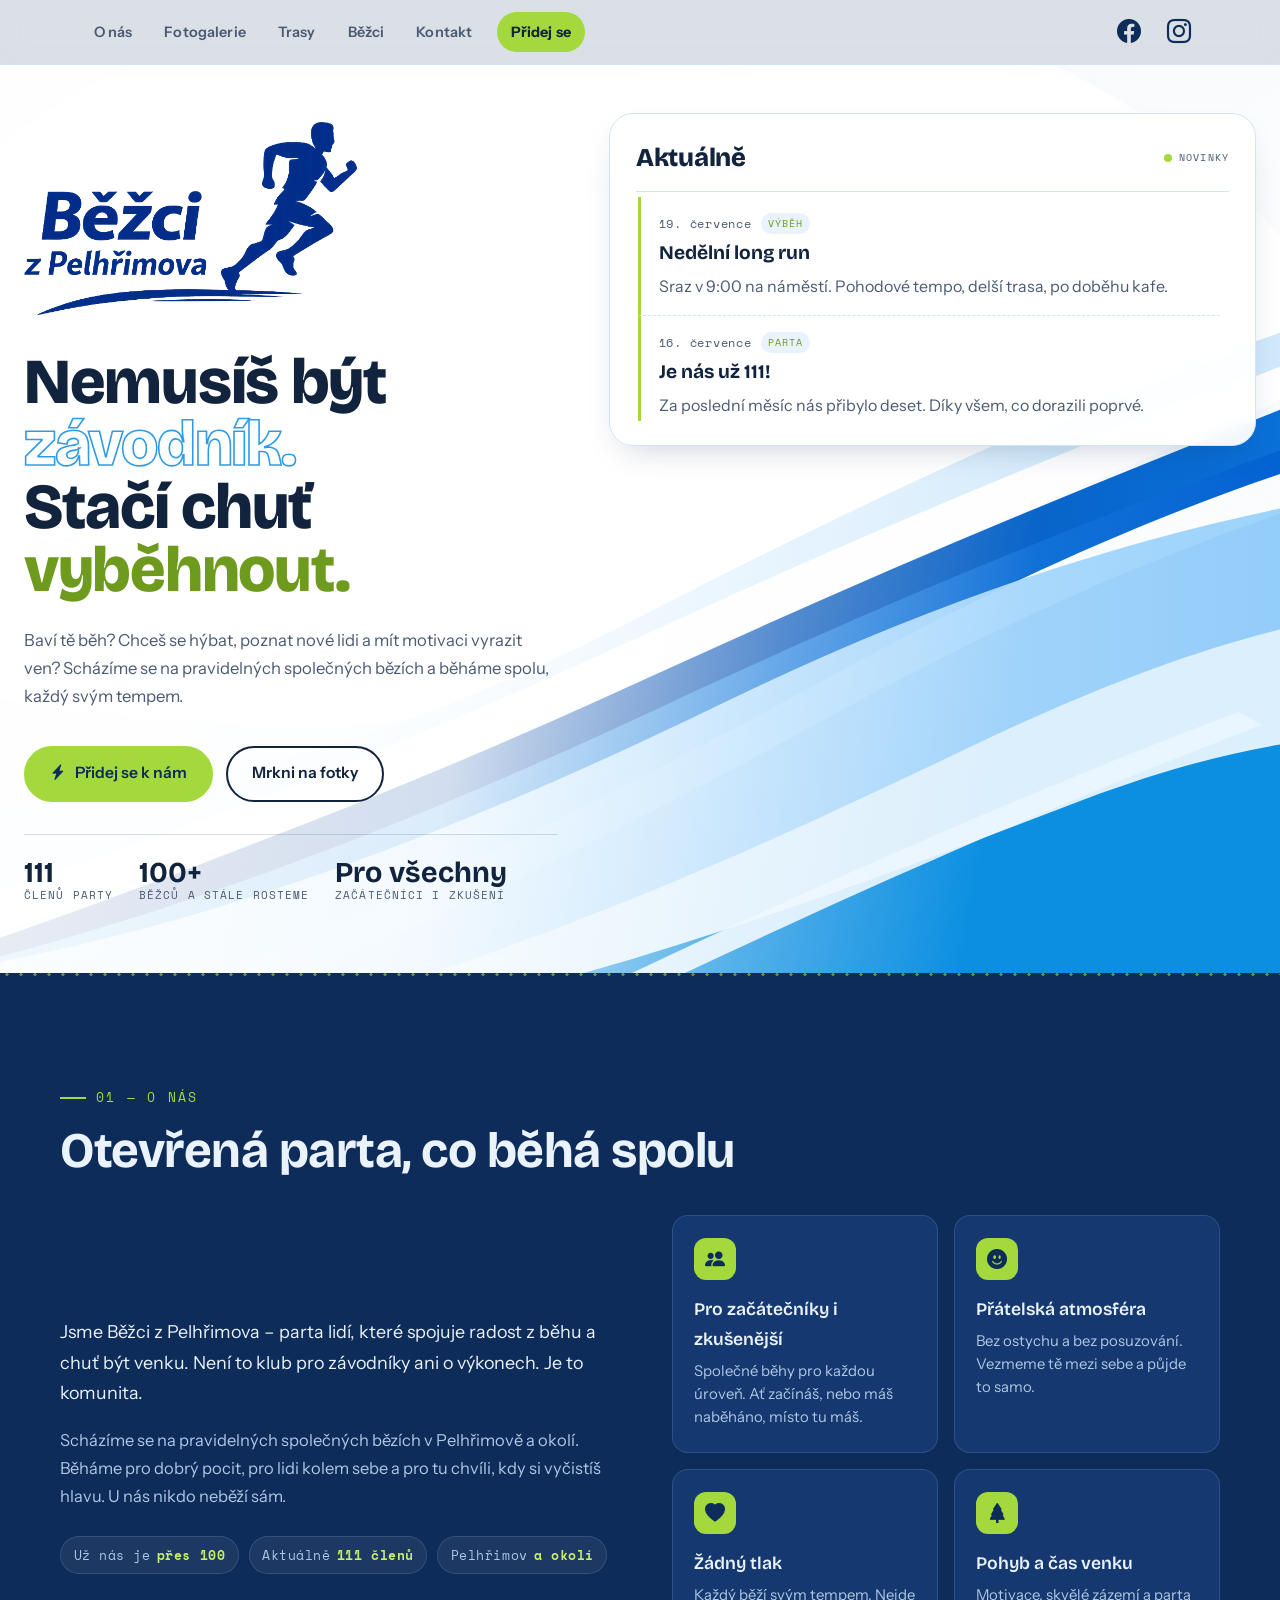
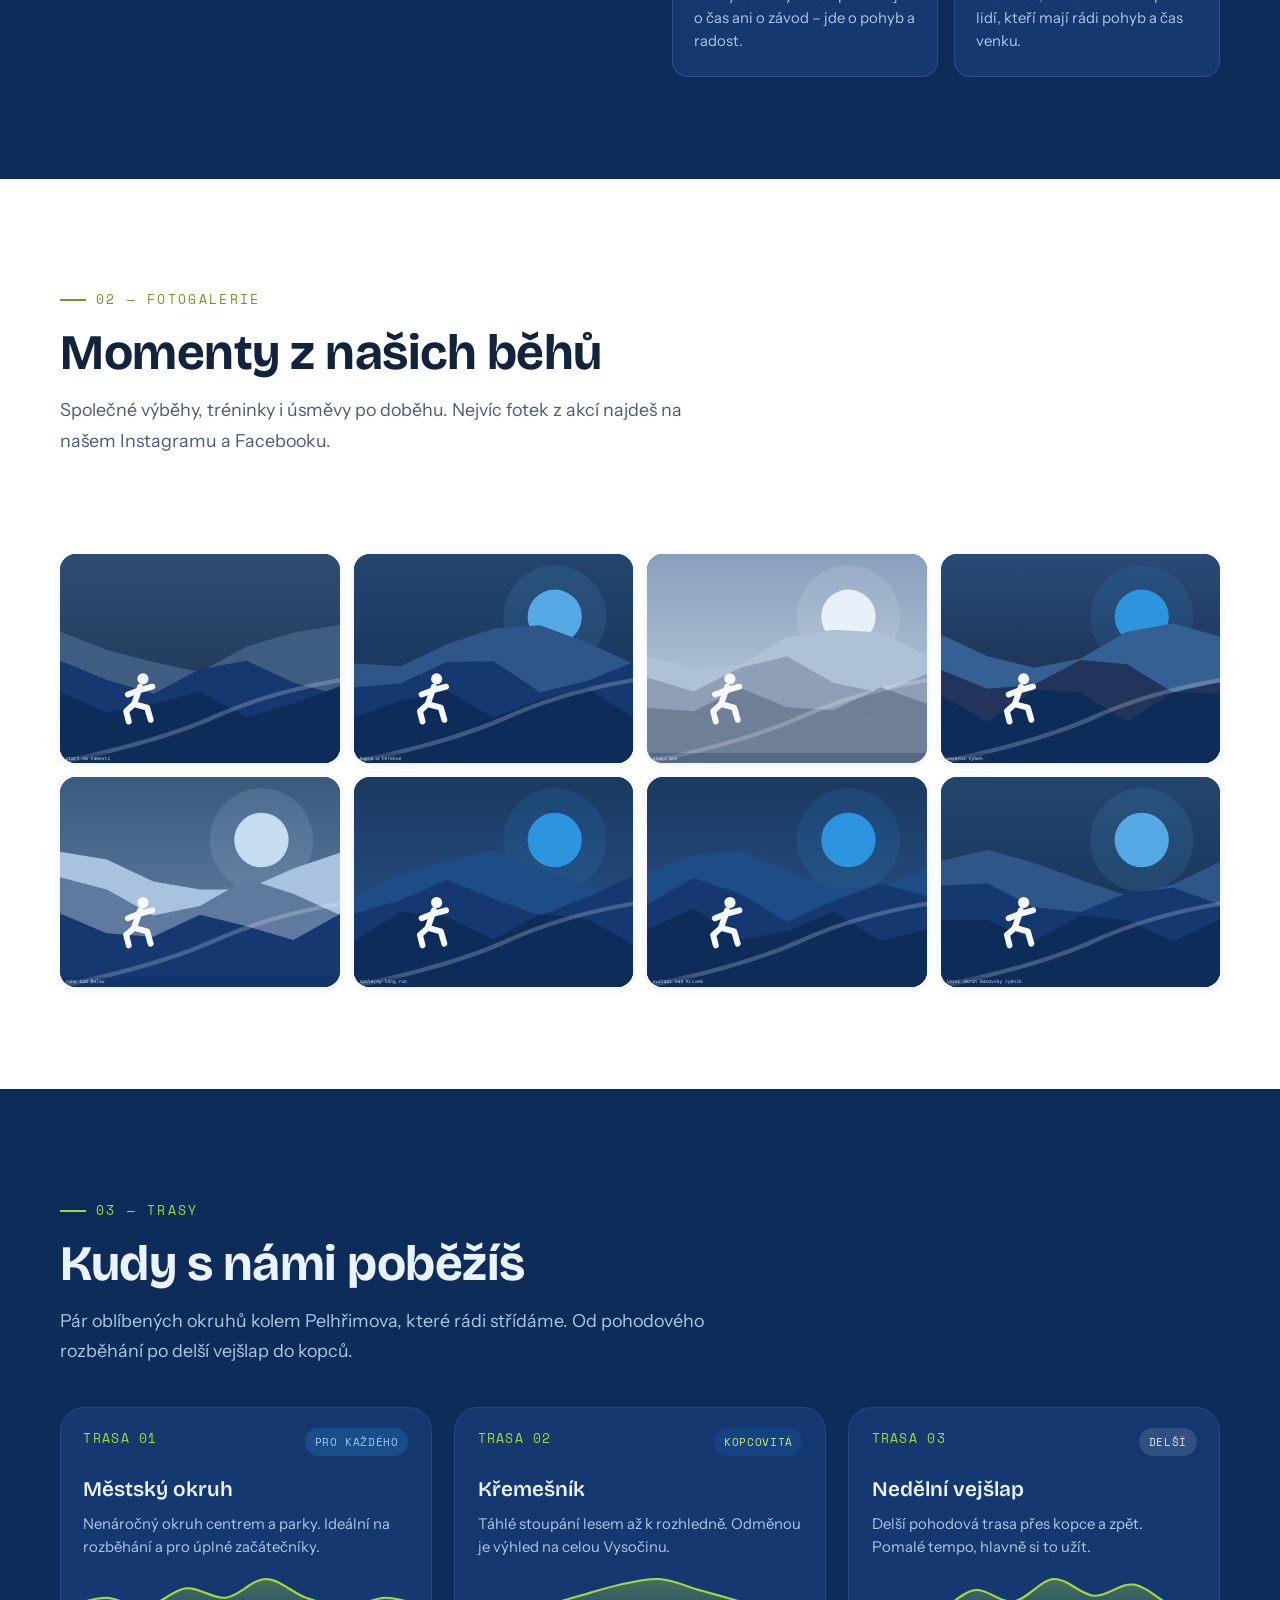
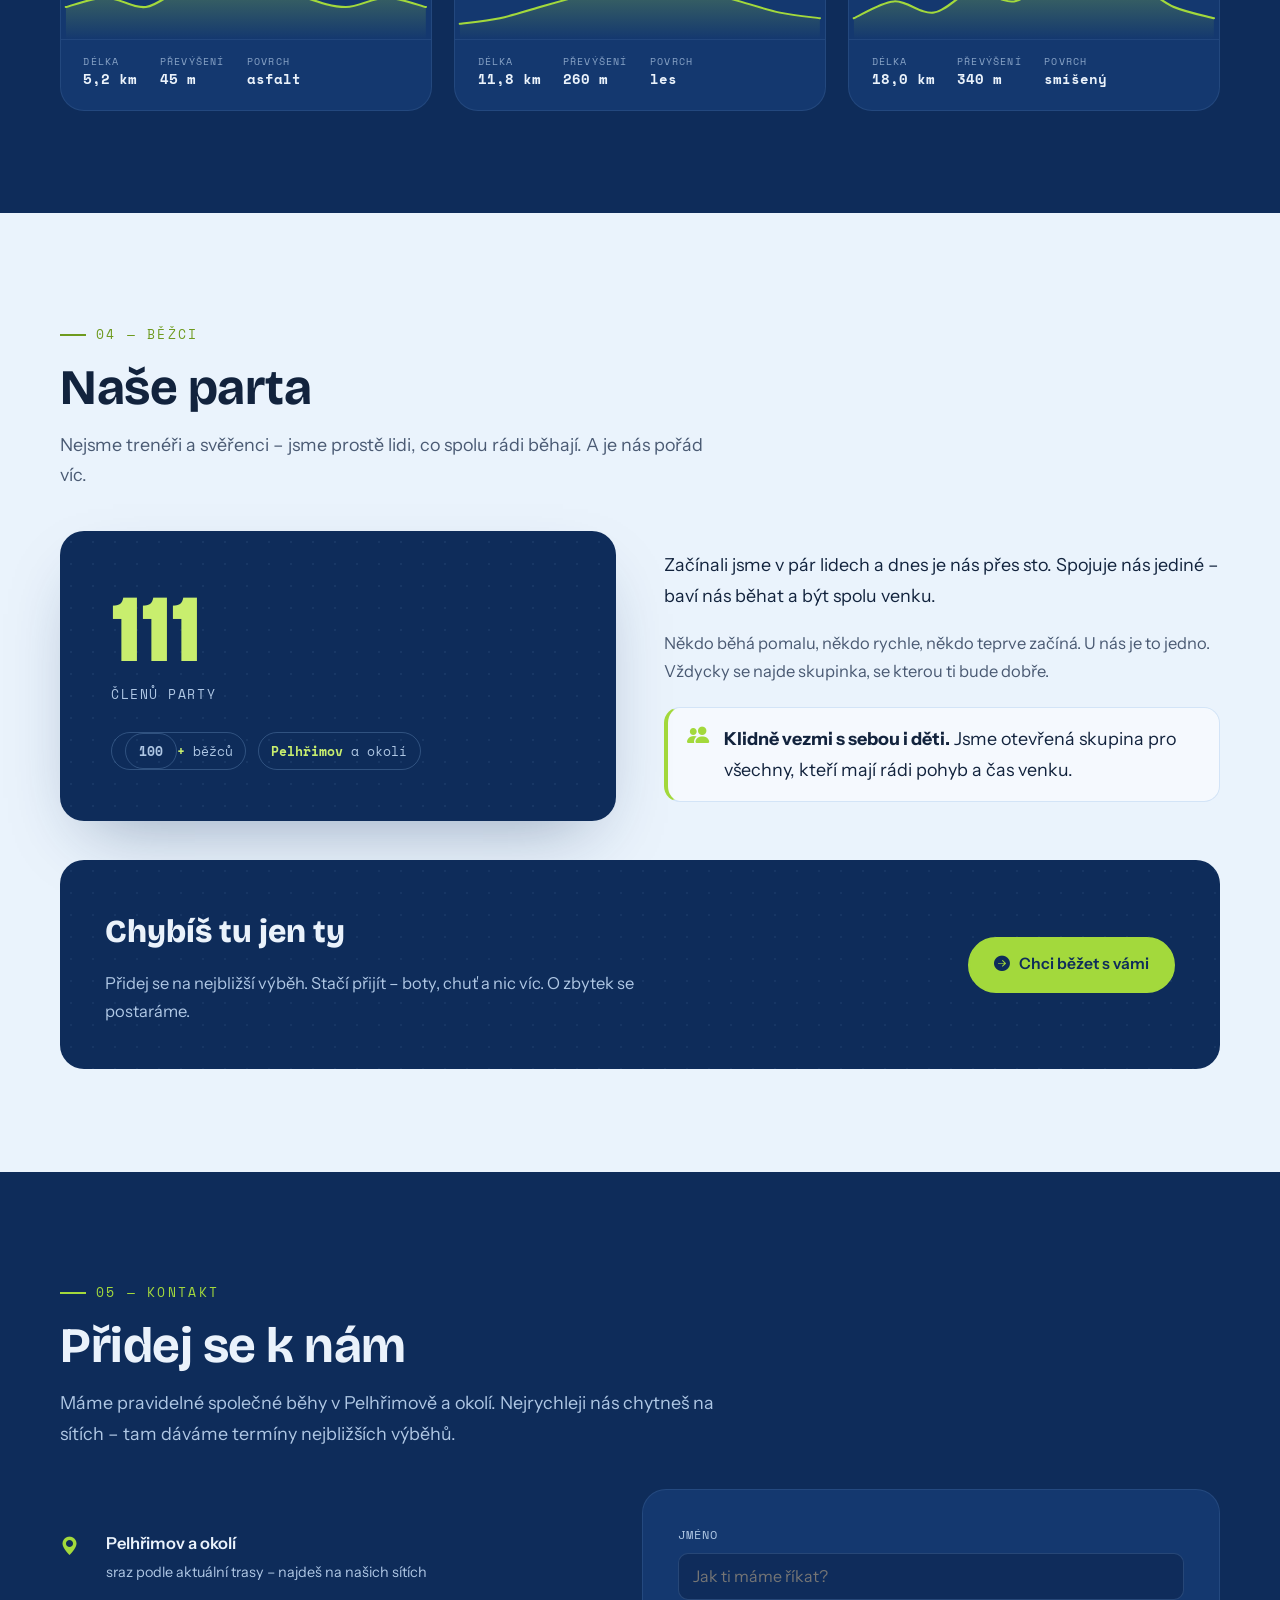
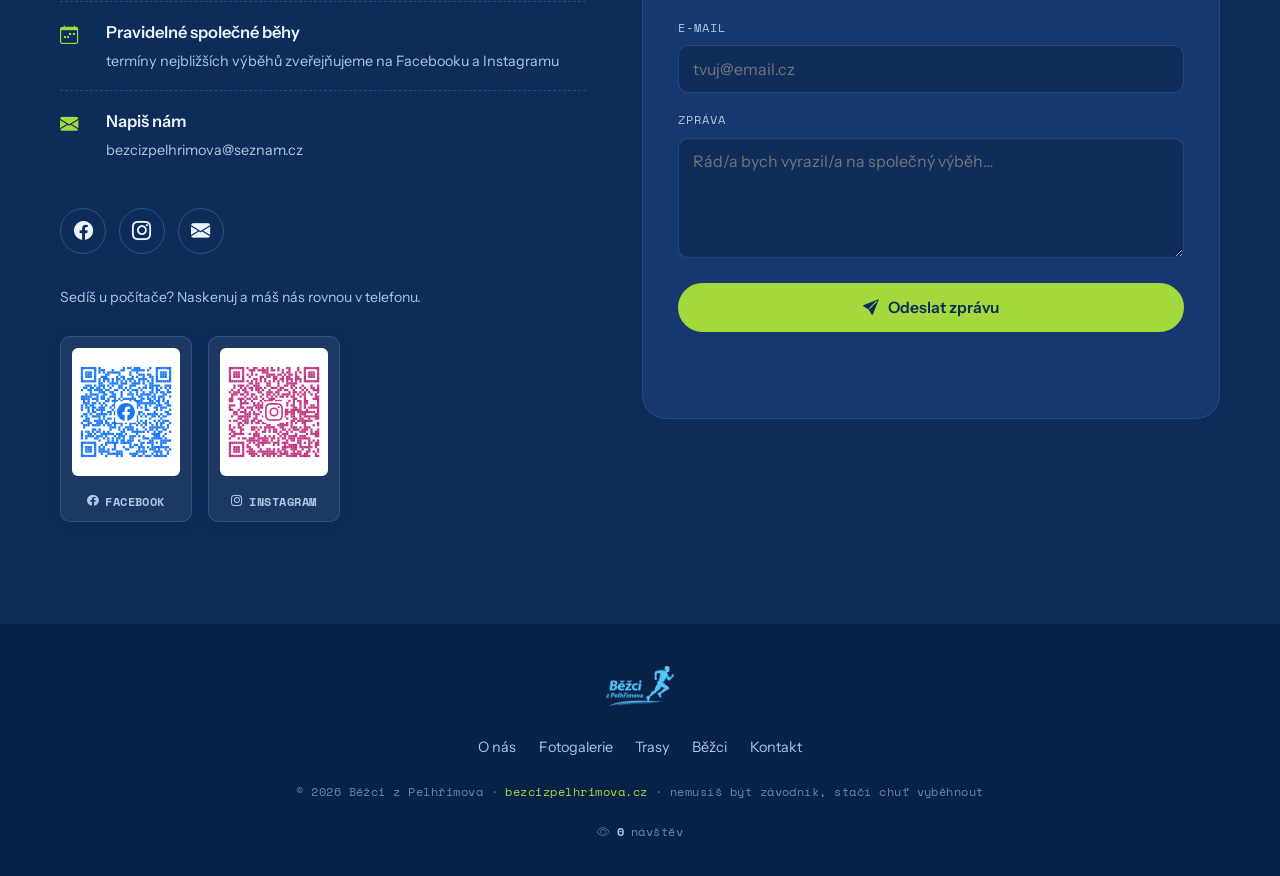
==== commit d86e2b80: "zmenseni fotek pri ukladani, popisky u alba ve fotkách" ====
--- a/index.html
+++ b/index.html
@@ -215,6 +215,8 @@
       </div>
 
       <div class="gallery-filters" id="gallery-filters" hidden></div>
+
+      <p class="album-desc" id="album-desc" hidden></p>
 
       <div class="gallery-grid" id="gallery-grid"></div>
     </div>
--- a/css/03-hero.css
+++ b/css/03-hero.css
@@ -90,12 +90,12 @@
   display: flex;
   flex-wrap: wrap;
   gap: 1.6rem;
-  /* jediné místo, kde se zbylá výška sbírá – statistiky tím sjedou
-     dolů, ale text nad nimi zůstane pohromadě */
-  margin-top: auto;
   padding-top: clamp(1.4rem, 2.5vh, 2rem);
   border-top: 1px solid rgba(14,44,90,.16);
 }
+/* bez sponzorů se hero-sponsors neukáže a prostor by neměl kdo sebrat */
+.hero-sponsors[hidden] + .hero-stats { margin-top: auto; }
+
 .hero-stat { line-height: 1.1; }
 .hero-stat .num {
   font-family: var(--font-display);
@@ -417,7 +417,12 @@
    Sedí v mezeře mezi tlačítky a statistikami. Když sponzor
    žádný není, blok je hidden a mezera zůstane, jak byla.
    ========================================================= */
-.hero-sponsors { margin: 0 0 1.6rem; }
+/* margin-top:auto spolkne zbylou výšku, takže blok sjede dolů a sedne
+   si těsně nad čáru statistik. */
+.hero-sponsors {
+  margin-top: auto;
+  margin-bottom: 1.4rem;
+}
 
 .sponsors-title {
   margin: 0 0 .7rem;
@@ -461,18 +466,12 @@
   text-decoration: none;
 }
 .sponsor img {
-  height: 42px;
+  height: 58px;
   width: auto;
-  max-width: 130px;
+  max-width: 175px;
   object-fit: contain;
   display: block;
-  /* loga sponzorů mají kdejakou barvu – odšednutí je srovná
-     do jedné roviny, na hover se rozsvítí do původní */
-  filter: grayscale(1);
-  opacity: .62;
-  transition: filter .25s var(--ease), opacity .25s var(--ease);
-}
-.sponsor:hover img { filter: none; opacity: 1; }
+}
 
 /* Kdo má vypnuté animace, nechce ani tenhle posun. */
 @media (prefers-reduced-motion: reduce) {
@@ -483,5 +482,5 @@
 @media (max-width: 860px) {
   .hero-sponsors { width: 100%; }
   .sponsors-title { text-align: center; }
-  .sponsor img { height: 34px; max-width: 104px; }
-}
+  .sponsor img { height: 46px; max-width: 140px; }
+}
--- a/css/05-gallery.css
+++ b/css/05-gallery.css
@@ -160,3 +160,16 @@
   border-color: var(--amber);
 }
 /* aktivní čip zůstává limetkový s tmavým textem – funguje na obojím */
+
+/* Popis alba – ukáže se nad fotkami po kliknutí na konkrétní album.
+   U pohledu "Vše" a u alb bez popisu zůstává skrytý. */
+.album-desc {
+  margin: 0 0 1.4rem;
+  max-width: 60ch;
+  color: var(--paper-soft);
+  line-height: 1.6;
+  font-size: .96rem;
+  padding-left: .9rem;
+  border-left: 3px solid var(--amber);
+}
+.section--paper .album-desc { color: var(--ink-soft); }
--- a/css/06-routes.css
+++ b/css/06-routes.css
@@ -60,6 +60,12 @@
   font-size: .93rem;
   color: var(--paper-soft);
   line-height: 1.55;
+  /* Karty v řádku jsou stejně vysoké, ale popisy různě dlouhé – přebytek
+     se pak hromadil vespod a mapy začínaly každá jinde. margin-bottom:auto
+     ho posune sem, nad mapu: text zůstane u nadpisu a mapa i přehled
+     sjedou k dolní hraně, takže sedí ve stejné výšce napříč kartami. */
+  margin-bottom: auto;
+  padding-bottom: 1rem;
 }
 
 /* mini profil převýšení */
@@ -67,23 +73,38 @@
 
 .route-meta {
   display: flex;
-  gap: 1.2rem;
+  /* delší povrch ("50% asfalt 50% terén") se musí mít kam zalomit,
+     jinak rozpíná kartu nebo přeteče */
+  flex-wrap: wrap;
+  gap: .9rem 1.4rem;
   padding: 1rem 1.4rem 1.4rem;
   border-top: 1px solid rgba(127,168,216,.12);
 }
-.route-meta .m { line-height: 1.15; }
+/* Bez tohohle jsou .v a .k dva řádkové spany vedle sebe a slepí se
+   do "1,3KM". Návrh počítá se stohem: hodnota, pod ní popisek. */
+.route-meta .m {
+  display: flex;
+  flex-direction: column;
+  gap: .25rem;
+  line-height: 1.15;
+  min-width: 0;
+}
+/* popisek nahoře – drží se zpátky, jen říká, co je pod ním */
+.route-meta .m .k {
+  font-family: var(--font-data);
+  font-size: .62rem;
+  letter-spacing: .12em;
+  text-transform: uppercase;
+  color: var(--paper-soft);
+  opacity: .75;
+  white-space: nowrap;
+}
+/* hodnota pod ním – to je ta informace */
 .route-meta .m .v {
   font-family: var(--font-data);
   font-weight: 700;
-  font-size: 1.05rem;
+  font-size: 0.9rem;
   color: var(--paper-text);
-}
-.route-meta .m .k {
-  font-family: var(--font-data);
-  font-size: .64rem;
-  letter-spacing: .1em;
-  text-transform: uppercase;
-  color: var(--paper-soft);
 }
 
 @media (max-width: 900px) { .routes-grid { grid-template-columns: 1fr 1fr; } }
